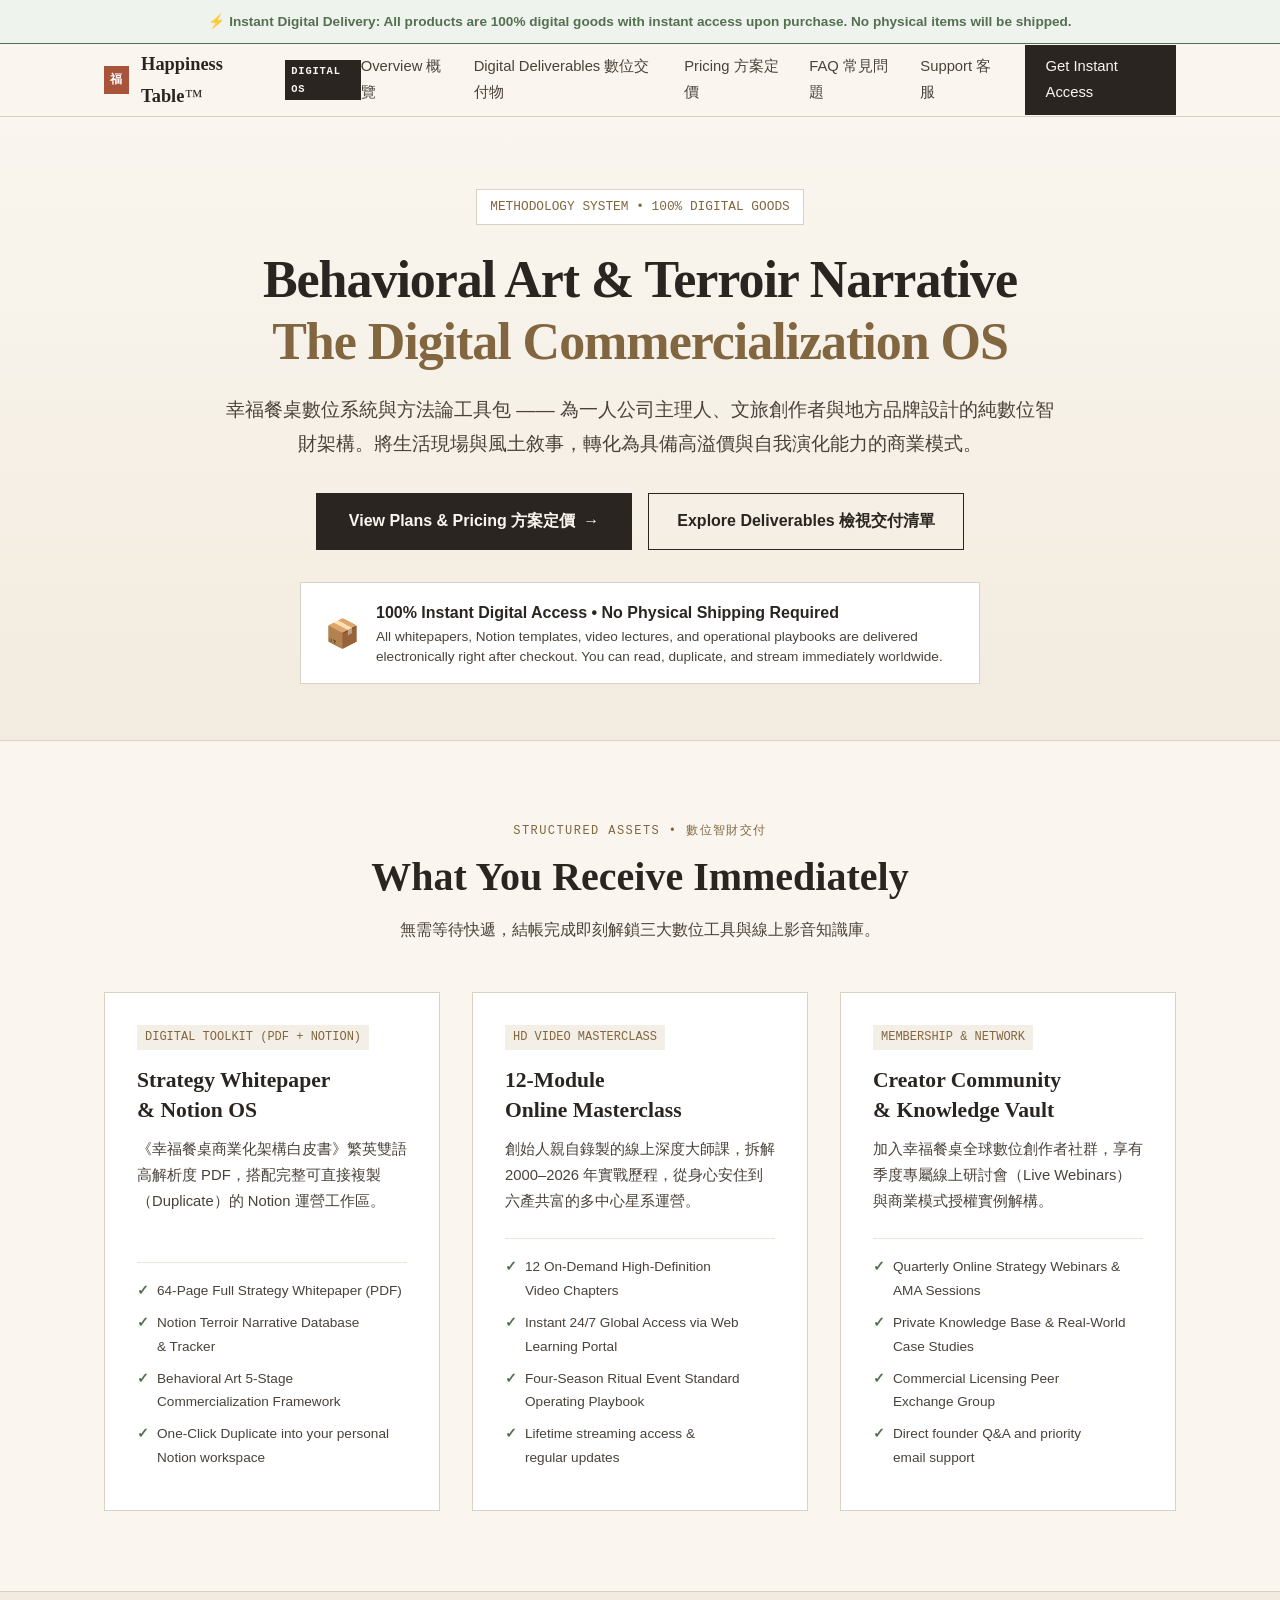
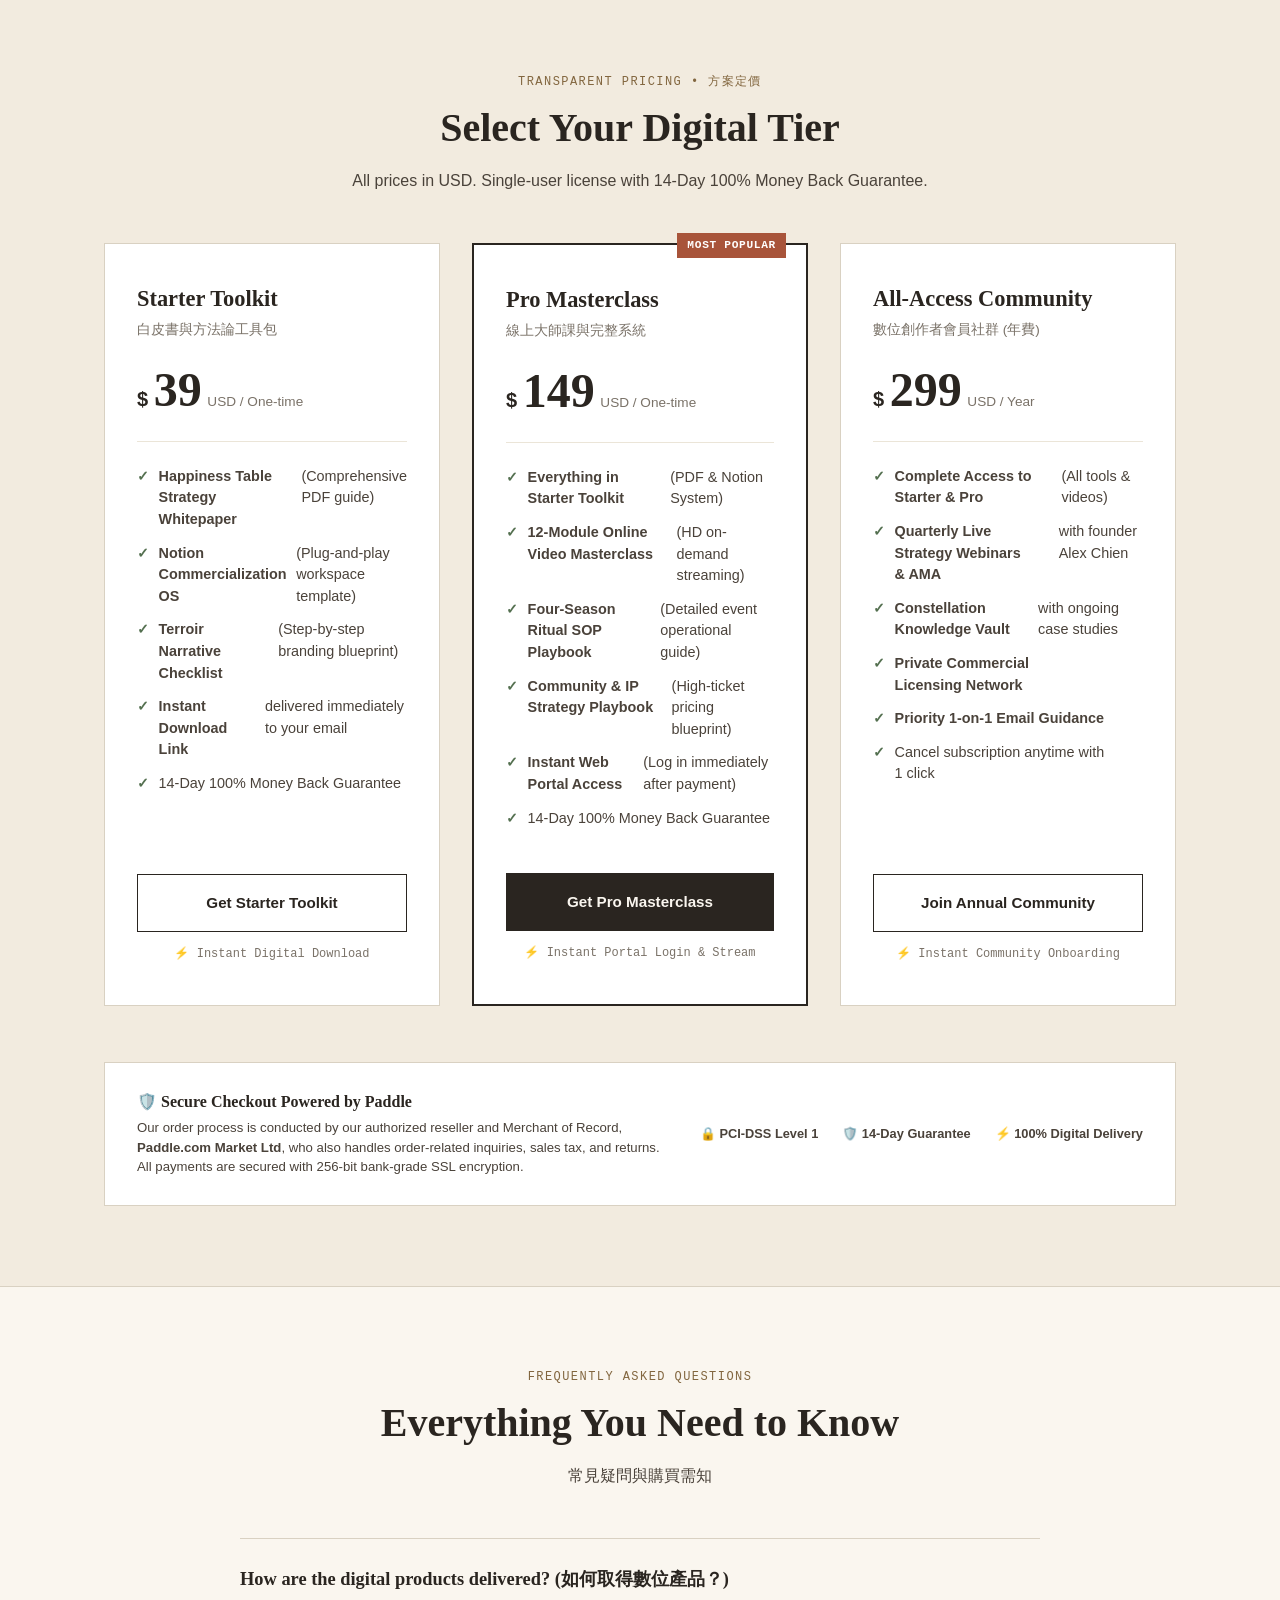
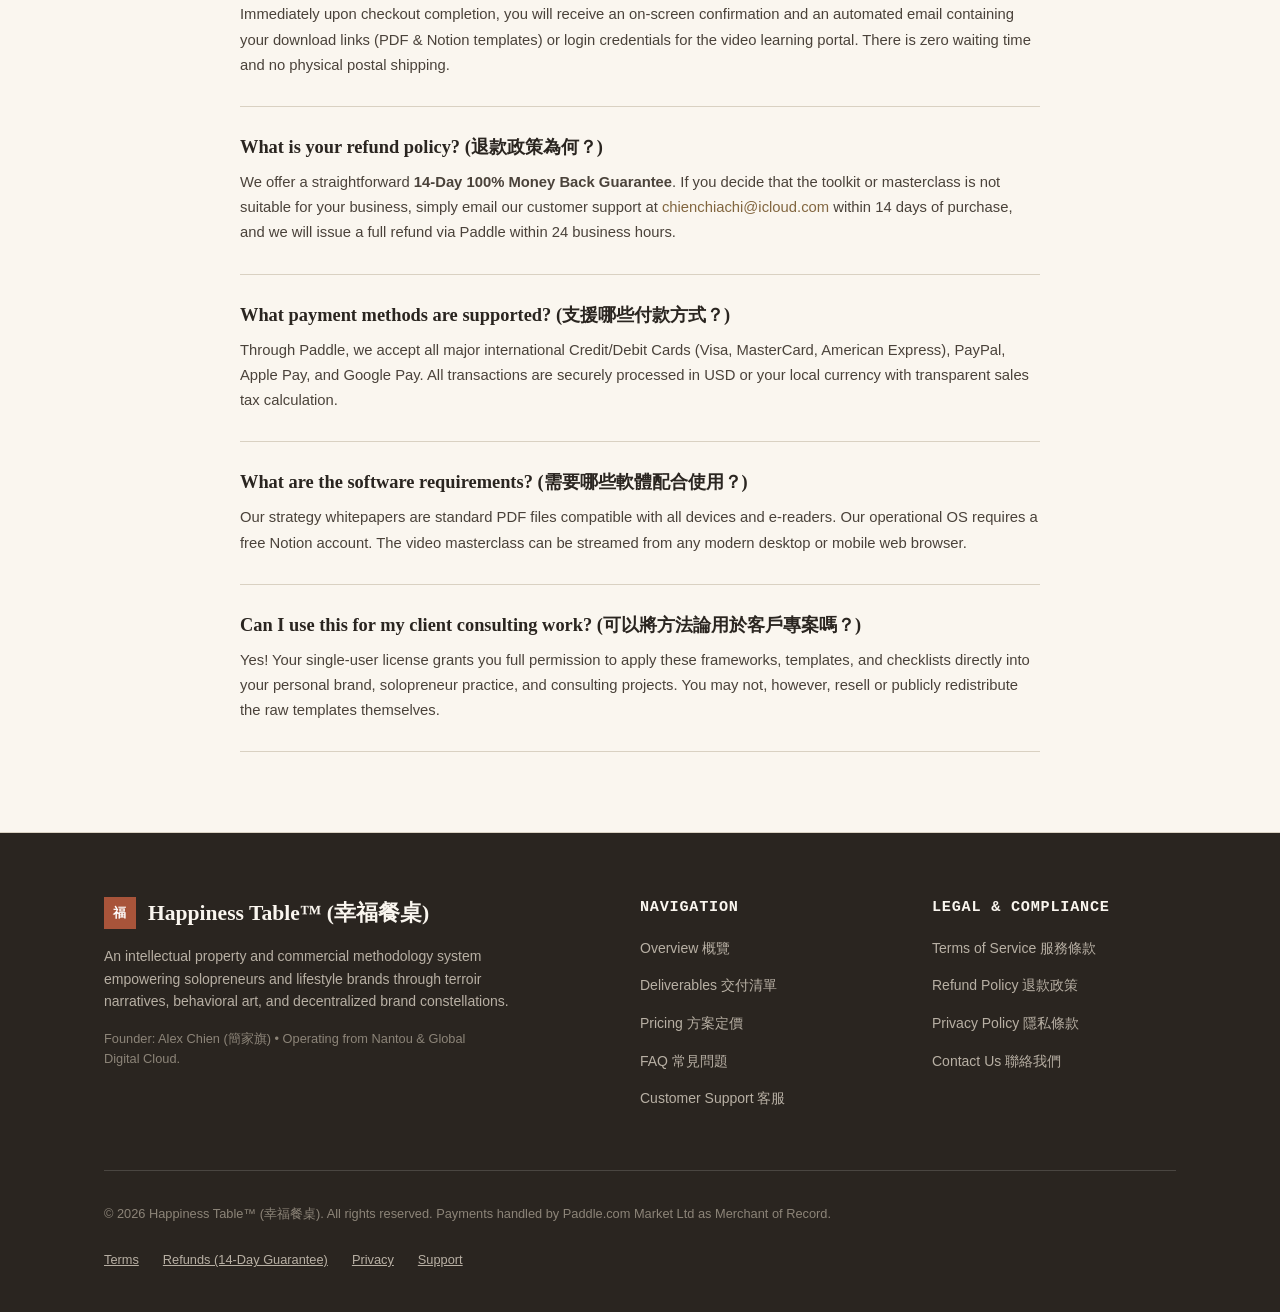
==== index.html @ 726c5920 "feat: initial commit of Paddle-compliant bilingual digital knowledge platform for Happiness Table" ====
<!DOCTYPE html>
<html lang="en">
<head>
  <meta charset="UTF-8">
  <meta name="viewport" content="width=device-width, initial-scale=1.0">
  <title>Happiness Table™ | Digital System &amp; Behavioral Art Commercialization Toolkit</title>
  <meta name="description" content="Happiness Table (幸福餐桌) - 100% Digital Knowledge Products: Strategy Whitepaper, Notion Commercialization OS, and Online Video Masterclass for Solopreneurs and Terroir Creators.">
  <meta name="theme-color" content="#FAF6EF">
  <link rel="icon" type="image/svg+xml" href="assets/images/favicon.svg">
  <link rel="stylesheet" href="assets/css/style.css">
  
  <!-- Open Graph -->
  <meta property="og:type" content="website">
  <meta property="og:site_name" content="Happiness Table Digital">
  <meta property="og:title" content="Happiness Table™ | Digital System &amp; Knowledge Toolkit">
  <meta property="og:description" content="100% Digital Goods. Instant Access. Methodologies and video masterclasses on terroir narrative and behavioral art commercialization.">
  <meta property="og:image" content="assets/images/favicon.svg">
</head>
<body>

  <!-- Top Delivery Announcement Bar (Paddle Mandatory Notice) -->
  <aside class="delivery-notice-bar">
    ⚡ <strong>Instant Digital Delivery:</strong> All products are 100% digital goods with instant access upon purchase. No physical items will be shipped.
  </aside>

  <!-- Site Header -->
  <header class="site-header">
    <div class="container header-inner">
      <a href="index.html" class="brand-logo">
        <span class="seal-mark" style="width:28px;height:28px;font-size:0.75rem;">福</span>
        <span>Happiness Table<span style="font-weight:300;">™</span></span>
        <span class="brand-badge">DIGITAL OS</span>
      </a>
      <nav class="site-nav">
        <a href="#overview">Overview 概覽</a>
        <a href="#deliverables">Digital Deliverables 數位交付物</a>
        <a href="#pricing">Pricing 方案定價</a>
        <a href="#faq">FAQ 常見問題</a>
        <a href="contact.html">Support 客服</a>
        <a href="#pricing" class="nav-cta-btn">Get Instant Access</a>
      </nav>
    </div>
  </header>

  <main>
    <!-- Hero Section -->
    <section class="hero-section" id="overview">
      <div class="container">
        <div class="hero-content">
          <div class="hero-pill">
            <span>METHODOLOGY SYSTEM • 100% DIGITAL GOODS</span>
          </div>
          <h1 class="hero-title">
            <span class="ph">Behavioral Art</span> <span class="ph">&amp; Terroir Narrative</span><br>
            <span class="ph" style="color:var(--tea);">The Digital Commercialization OS</span>
          </h1>
          <p class="hero-subtitle">
            幸福餐桌數位系統與方法論工具包 —— 為一人公司主理人、文旅創作者與地方品牌設計的純數位智財架構。將生活現場與風土敘事，轉化為具備高溢價與自我演化能力的商業模式。
          </p>
          
          <div class="hero-actions">
            <a href="#pricing" class="btn-primary">
              <span>View Plans &amp; Pricing 方案定價</span>
              <span class="tabular">→</span>
            </a>
            <a href="#deliverables" class="btn-secondary">
              <span>Explore Deliverables 檢視交付清單</span>
            </a>
          </div>

          <!-- Mandatory Delivery Guarantee Callout Box -->
          <div class="delivery-guarantee-box">
            <div class="icon">📦</div>
            <div>
              <strong>100% Instant Digital Access • No Physical Shipping Required</strong>
              <p>
                All whitepapers, Notion templates, video lectures, and operational playbooks are delivered electronically right after checkout. You can read, duplicate, and stream immediately worldwide.
              </p>
            </div>
          </div>
        </div>
      </div>
    </section>

    <!-- Digital Deliverables Section -->
    <section class="deliverables-section" id="deliverables">
      <div class="container">
        <div class="section-header">
          <p class="section-tag">STRUCTURED ASSETS • 數位智財交付</p>
          <h2 class="section-title">What You Receive Immediately</h2>
          <p class="section-desc">
            無需等待快遞，結帳完成即刻解鎖三大數位工具與線上影音知識庫。
          </p>
        </div>

        <div class="grid-3">
          <!-- Item 1 -->
          <div class="card">
            <span class="card-tag">DIGITAL TOOLKIT (PDF + NOTION)</span>
            <h3 class="card-title">Strategy Whitepaper &amp; Notion OS</h3>
            <p class="card-desc">
              《幸福餐桌商業化架構白皮書》繁英雙語高解析度 PDF，搭配完整可直接複製（Duplicate）的 Notion 運營工作區。
            </p>
            <ul class="spec-list">
              <li>64-Page Full Strategy Whitepaper (PDF)</li>
              <li>Notion Terroir Narrative Database &amp; Tracker</li>
              <li>Behavioral Art 5-Stage Commercialization Framework</li>
              <li>One-Click Duplicate into your personal Notion workspace</li>
            </ul>
          </div>

          <!-- Item 2 -->
          <div class="card">
            <span class="card-tag">HD VIDEO MASTERCLASS</span>
            <h3 class="card-title">12-Module Online Masterclass</h3>
            <p class="card-desc">
              創始人親自錄製的線上深度大師課，拆解 2000–2026 年實戰歷程，從身心安住到六產共富的多中心星系運營。
            </p>
            <ul class="spec-list">
              <li>12 On-Demand High-Definition Video Chapters</li>
              <li>Instant 24/7 Global Access via Web Learning Portal</li>
              <li>Four-Season Ritual Event Standard Operating Playbook</li>
              <li>Lifetime streaming access &amp; regular updates</li>
            </ul>
          </div>

          <!-- Item 3 -->
          <div class="card">
            <span class="card-tag">MEMBERSHIP &amp; NETWORK</span>
            <h3 class="card-title">Creator Community &amp; Knowledge Vault</h3>
            <p class="card-desc">
              加入幸福餐桌全球數位創作者社群，享有季度專屬線上研討會（Live Webinars）與商業模式授權實例解構。
            </p>
            <ul class="spec-list">
              <li>Quarterly Online Strategy Webinars &amp; AMA Sessions</li>
              <li>Private Knowledge Base &amp; Real-World Case Studies</li>
              <li>Commercial Licensing Peer Exchange Group</li>
              <li>Direct founder Q&amp;A and priority email support</li>
            </ul>
          </div>
        </div>
      </div>
    </section>

    <!-- Pricing Section (Paddle Core Audit Focus) -->
    <section class="pricing-section" id="pricing">
      <div class="container">
        <div class="section-header">
          <p class="section-tag">TRANSPARENT PRICING • 方案定價</p>
          <h2 class="section-title">Select Your Digital Tier</h2>
          <p class="section-desc">
            All prices in USD. Single-user license with 14-Day 100% Money Back Guarantee.
          </p>
        </div>

        <div class="pricing-grid">
          <!-- Tier 1: Starter -->
          <div class="pricing-card">
            <h3 class="pricing-title">Starter Toolkit</h3>
            <p class="pricing-subtitle">白皮書與方法論工具包</p>
            <div class="price-display">
              <span class="price-currency">$</span>
              <span class="price-amount tabular">39</span>
              <span class="price-period">USD / One-time</span>
            </div>
            <ul class="pricing-features">
              <li><span class="check">✓</span> <strong>Happiness Table Strategy Whitepaper</strong> (Comprehensive PDF guide)</li>
              <li><span class="check">✓</span> <strong>Notion Commercialization OS</strong> (Plug-and-play workspace template)</li>
              <li><span class="check">✓</span> <strong>Terroir Narrative Checklist</strong> (Step-by-step branding blueprint)</li>
              <li><span class="check">✓</span> <strong>Instant Download Link</strong> delivered immediately to your email</li>
              <li><span class="check">✓</span> 14-Day 100% Money Back Guarantee</li>
            </ul>
            <a href="contact.html?plan=starter" class="btn-checkout">Get Starter Toolkit</a>
            <p class="instant-access-subtext">⚡ Instant Digital Download</p>
          </div>

          <!-- Tier 2: Pro (Featured) -->
          <div class="pricing-card featured">
            <div class="pricing-badge">MOST POPULAR</div>
            <h3 class="pricing-title">Pro Masterclass</h3>
            <p class="pricing-subtitle">線上大師課與完整系統</p>
            <div class="price-display">
              <span class="price-currency">$</span>
              <span class="price-amount tabular">149</span>
              <span class="price-period">USD / One-time</span>
            </div>
            <ul class="pricing-features">
              <li><span class="check">✓</span> <strong>Everything in Starter Toolkit</strong> (PDF &amp; Notion System)</li>
              <li><span class="check">✓</span> <strong>12-Module Online Video Masterclass</strong> (HD on-demand streaming)</li>
              <li><span class="check">✓</span> <strong>Four-Season Ritual SOP Playbook</strong> (Detailed event operational guide)</li>
              <li><span class="check">✓</span> <strong>Community &amp; IP Strategy Playbook</strong> (High-ticket pricing blueprint)</li>
              <li><span class="check">✓</span> <strong>Instant Web Portal Access</strong> (Log in immediately after payment)</li>
              <li><span class="check">✓</span> 14-Day 100% Money Back Guarantee</li>
            </ul>
            <a href="contact.html?plan=pro" class="btn-checkout">Get Pro Masterclass</a>
            <p class="instant-access-subtext">⚡ Instant Portal Login &amp; Stream</p>
          </div>

          <!-- Tier 3: Annual Membership -->
          <div class="pricing-card">
            <h3 class="pricing-title">All-Access Community</h3>
            <p class="pricing-subtitle">數位創作者會員社群 (年費)</p>
            <div class="price-display">
              <span class="price-currency">$</span>
              <span class="price-amount tabular">299</span>
              <span class="price-period">USD / Year</span>
            </div>
            <ul class="pricing-features">
              <li><span class="check">✓</span> <strong>Complete Access to Starter &amp; Pro</strong> (All tools &amp; videos)</li>
              <li><span class="check">✓</span> <strong>Quarterly Live Strategy Webinars &amp; AMA</strong> with founder Alex Chien</li>
              <li><span class="check">✓</span> <strong>Constellation Knowledge Vault</strong> with ongoing case studies</li>
              <li><span class="check">✓</span> <strong>Private Commercial Licensing Network</strong></li>
              <li><span class="check">✓</span> <strong>Priority 1-on-1 Email Guidance</strong></li>
              <li><span class="check">✓</span> Cancel subscription anytime with 1 click</li>
            </ul>
            <a href="contact.html?plan=annual" class="btn-checkout">Join Annual Community</a>
            <p class="instant-access-subtext">⚡ Instant Community Onboarding</p>
          </div>
        </div>

        <!-- Paddle Security & Compliance Assurance Banner -->
        <div class="paddle-security-banner">
          <div class="paddle-info">
            <h4>🛡️ Secure Checkout Powered by Paddle</h4>
            <p>
              Our order process is conducted by our authorized reseller and Merchant of Record, <strong>Paddle.com Market Ltd</strong>, who also handles order-related inquiries, sales tax, and returns. All payments are secured with 256-bit bank-grade SSL encryption.
            </p>
          </div>
          <div class="paddle-badges">
            <span class="badge-item">🔒 PCI-DSS Level 1</span>
            <span class="badge-item">🛡️ 14-Day Guarantee</span>
            <span class="badge-item">⚡ 100% Digital Delivery</span>
          </div>
        </div>
      </div>
    </section>

    <!-- FAQ Section -->
    <section class="faq-section" id="faq">
      <div class="container">
        <div class="section-header">
          <p class="section-tag">FREQUENTLY ASKED QUESTIONS</p>
          <h2 class="section-title">Everything You Need to Know</h2>
          <p class="section-desc">常見疑問與購買需知</p>
        </div>

        <div class="faq-list">
          <div class="faq-item">
            <h3 class="faq-question">How are the digital products delivered? (如何取得數位產品？)</h3>
            <p class="faq-answer">
              Immediately upon checkout completion, you will receive an on-screen confirmation and an automated email containing your download links (PDF &amp; Notion templates) or login credentials for the video learning portal. There is zero waiting time and no physical postal shipping.
            </p>
          </div>

          <div class="faq-item">
            <h3 class="faq-question">What is your refund policy? (退款政策為何？)</h3>
            <p class="faq-answer">
              We offer a straightforward <strong>14-Day 100% Money Back Guarantee</strong>. If you decide that the toolkit or masterclass is not suitable for your business, simply email our customer support at <a href="mailto:chienchiachi@icloud.com">chienchiachi@icloud.com</a> within 14 days of purchase, and we will issue a full refund via Paddle within 24 business hours.
            </p>
          </div>

          <div class="faq-item">
            <h3 class="faq-question">What payment methods are supported? (支援哪些付款方式？)</h3>
            <p class="faq-answer">
              Through Paddle, we accept all major international Credit/Debit Cards (Visa, MasterCard, American Express), PayPal, Apple Pay, and Google Pay. All transactions are securely processed in USD or your local currency with transparent sales tax calculation.
            </p>
          </div>

          <div class="faq-item">
            <h3 class="faq-question">What are the software requirements? (需要哪些軟體配合使用？)</h3>
            <p class="faq-answer">
              Our strategy whitepapers are standard PDF files compatible with all devices and e-readers. Our operational OS requires a free Notion account. The video masterclass can be streamed from any modern desktop or mobile web browser.
            </p>
          </div>

          <div class="faq-item">
            <h3 class="faq-question">Can I use this for my client consulting work? (可以將方法論用於客戶專案嗎？)</h3>
            <p class="faq-answer">
              Yes! Your single-user license grants you full permission to apply these frameworks, templates, and checklists directly into your personal brand, solopreneur practice, and consulting projects. You may not, however, resell or publicly redistribute the raw templates themselves.
            </p>
          </div>
        </div>
      </div>
    </section>
  </main>

  <!-- Compliance Footer (Paddle Mandatory 4-Links) -->
  <footer class="site-footer">
    <div class="container">
      <div class="footer-top">
        <div class="footer-brand">
          <div style="display:flex;align-items:center;gap:0.75rem;margin-bottom:1rem;">
            <span class="seal-mark" style="width:32px;height:32px;font-size:0.8rem;">福</span>
            <h3 style="margin-bottom:0;">Happiness Table™ (幸福餐桌)</h3>
          </div>
          <p>
            An intellectual property and commercial methodology system empowering solopreneurs and lifestyle brands through terroir narratives, behavioral art, and decentralized brand constellations.
          </p>
          <p style="font-size:0.8rem;color:#8C8478;">
            Founder: Alex Chien (簡家旗) • Operating from Nantou &amp; Global Digital Cloud.
          </p>
        </div>

        <div class="footer-col">
          <h4>Navigation</h4>
          <ul class="footer-links">
            <li><a href="#overview">Overview 概覽</a></li>
            <li><a href="#deliverables">Deliverables 交付清單</a></li>
            <li><a href="#pricing">Pricing 方案定價</a></li>
            <li><a href="#faq">FAQ 常見問題</a></li>
            <li><a href="contact.html">Customer Support 客服</a></li>
          </ul>
        </div>

        <div class="footer-col">
          <h4>Legal &amp; Compliance</h4>
          <ul class="footer-links">
            <li><a href="terms.html">Terms of Service 服務條款</a></li>
            <li><a href="refund.html">Refund Policy 退款政策</a></li>
            <li><a href="privacy.html">Privacy Policy 隱私條款</a></li>
            <li><a href="contact.html">Contact Us 聯絡我們</a></li>
          </ul>
        </div>
      </div>

      <div class="footer-bottom">
        <p class="footer-copy">
          © 2026 Happiness Table™ (幸福餐桌). All rights reserved. Payments handled by Paddle.com Market Ltd as Merchant of Record.
        </p>
        <div class="footer-legal-bar">
          <a href="terms.html">Terms</a>
          <a href="refund.html">Refunds (14-Day Guarantee)</a>
          <a href="privacy.html">Privacy</a>
          <a href="contact.html">Support</a>
        </div>
      </div>
    </div>
  </footer>

</body>
</html>
---- assets/css/style.css ----
/* ==========================================================================
   Happiness Table™ (幸福餐桌) - Digital System & Knowledge Toolkit
   Zen Web Standards: Rice paper base, straight edges, anti-orphan typography
   ========================================================================== */

:root {
  --paper: #FAF6EF;
  --paper-deep: #F2EBDF;
  --paper-card: #FFFFFF;
  --ink: #2A2520;
  --ink-soft: #4A423A;
  --ink-muted: #7A7268;
  --line: #D9D1C2;
  --line-light: #EBE5D8;
  --tea: #82663F;
  --tea-light: #F4EFE6;
  --moss: #547050;
  --moss-light: #EEF3EE;
  --seal: #A8543A;
  --seal-light: #FBF0ED;
  --font-serif: -apple-system, BlinkMacSystemFont, "Noto Serif TC", "Source Han Serif TC", "Songti SC", Georgia, serif;
  --font-sans: -apple-system, BlinkMacSystemFont, "Noto Sans TC", "PingFang SC", "Segoe UI", Roboto, sans-serif;
  --font-mono: ui-monospace, SFMono-Regular, Menlo, Monaco, Consolas, monospace;
}

*, *::before, *::after {
  box-sizing: border-box;
  margin: 0;
  padding: 0;
  border-radius: 0 !important; /* Zen Web Standards: strictly straight angles */
}

html {
  font-size: 16px;
  background-color: var(--paper);
  color: var(--ink);
  scroll-behavior: smooth;
  text-rendering: optimizeLegibility;
  -webkit-font-smoothing: antialiased;
}

body {
  font-family: var(--font-sans);
  line-height: 1.75;
  background-color: var(--paper);
  color: var(--ink);
  min-height: 100vh;
  display: flex;
  flex-direction: column;
}

/* Typography & Anti-Orphan */
h1, h2, h3, h4, h5, h6 {
  font-family: var(--font-serif);
  font-weight: 700;
  color: var(--ink);
  text-wrap: balance;
  line-height: 1.35;
}

p, li, blockquote {
  text-wrap: pretty;
}

.ph {
  display: inline-block;
}

.tabular {
  font-variant-numeric: tabular-nums;
  white-space: nowrap !important;
}

a {
  color: var(--tea);
  text-decoration: none;
  transition: opacity 0.2s ease;
}

a:hover {
  opacity: 0.8;
  text-decoration: underline;
}

/* Layout Container */
.container {
  width: 100%;
  max-width: 1120px;
  margin: 0 auto;
  padding: 0 1.5rem;
}

/* Header & Navigation */
header.site-header {
  border-bottom: 1px solid var(--line);
  background: var(--paper);
  position: sticky;
  top: 0;
  z-index: 100;
}

.header-inner {
  display: flex;
  justify-content: space-between;
  align-items: center;
  height: 72px;
}

.brand-logo {
  display: flex;
  align-items: center;
  gap: 0.75rem;
  font-family: var(--font-serif);
  font-size: 1.15rem;
  font-weight: 700;
  color: var(--ink);
  text-decoration: none;
}

.brand-badge {
  font-size: 0.65rem;
  text-transform: uppercase;
  letter-spacing: 0.08em;
  background: var(--ink);
  color: var(--paper);
  padding: 2px 6px;
  font-family: var(--font-mono);
}

.site-nav {
  display: flex;
  align-items: center;
  gap: 1.75rem;
}

.site-nav a {
  color: var(--ink-soft);
  font-size: 0.925rem;
  text-decoration: none;
  font-weight: 500;
}

.site-nav a:hover {
  color: var(--ink);
  text-decoration: none;
}

.nav-cta-btn {
  background: var(--ink);
  color: var(--paper) !important;
  padding: 0.5rem 1.25rem;
  font-size: 0.875rem;
  font-weight: 600;
  border: 1px solid var(--ink);
  transition: all 0.2s ease;
}

.nav-cta-btn:hover {
  background: var(--paper);
  color: var(--ink) !important;
  text-decoration: none;
}

/* Top Delivery Alert Bar */
.delivery-notice-bar {
  background: var(--moss-light);
  border-bottom: 1px solid var(--moss);
  color: var(--moss);
  font-size: 0.85rem;
  padding: 0.6rem 1rem;
  text-align: center;
  font-weight: 600;
}

/* Hero Section */
.hero-section {
  padding: 4.5rem 0 3.5rem;
  border-bottom: 1px solid var(--line);
  background: linear-gradient(180deg, var(--paper) 0%, var(--paper-deep) 100%);
}

.hero-content {
  max-width: 840px;
  margin: 0 auto;
  text-align: center;
}

.hero-pill {
  display: inline-flex;
  align-items: center;
  gap: 0.5rem;
  background: var(--paper-card);
  border: 1px solid var(--line);
  padding: 0.35rem 0.85rem;
  font-size: 0.8rem;
  font-family: var(--font-mono);
  color: var(--tea);
  margin-bottom: 1.5rem;
}

.hero-title {
  font-size: clamp(2rem, 4.5vw, 3.25rem);
  line-height: 1.2;
  margin-bottom: 1.25rem;
  letter-spacing: -0.02em;
}

.hero-subtitle {
  font-size: clamp(1rem, 2vw, 1.2rem);
  color: var(--ink-soft);
  margin-bottom: 2rem;
  font-weight: 400;
}

.hero-actions {
  display: flex;
  justify-content: center;
  gap: 1rem;
  flex-wrap: wrap;
  margin-bottom: 2rem;
}

.btn-primary {
  background: var(--ink);
  color: var(--paper) !important;
  padding: 0.85rem 2rem;
  font-size: 1rem;
  font-weight: 600;
  border: 1px solid var(--ink);
  display: inline-flex;
  align-items: center;
  gap: 0.5rem;
  cursor: pointer;
  transition: all 0.2s ease;
}

.btn-primary:active {
  transform: scale(0.97);
}

.btn-primary:hover {
  background: var(--tea);
  border-color: var(--tea);
  text-decoration: none;
}

.btn-secondary {
  background: transparent;
  color: var(--ink) !important;
  padding: 0.85rem 1.75rem;
  font-size: 1rem;
  font-weight: 600;
  border: 1px solid var(--ink);
  display: inline-flex;
  align-items: center;
  gap: 0.5rem;
  cursor: pointer;
  transition: all 0.2s ease;
}

.btn-secondary:hover {
  background: var(--paper-deep);
  text-decoration: none;
}

/* Instant Digital Delivery Callout Badge */
.delivery-guarantee-box {
  background: var(--paper-card);
  border: 1px solid var(--line);
  padding: 1rem 1.5rem;
  max-width: 680px;
  margin: 0 auto;
  display: flex;
  align-items: center;
  gap: 1rem;
  text-align: left;
}

.delivery-guarantee-box .icon {
  font-size: 1.75rem;
  flex-shrink: 0;
}

.delivery-guarantee-box p {
  font-size: 0.85rem;
  color: var(--ink-soft);
  line-height: 1.5;
}

.delivery-guarantee-box strong {
  color: var(--ink);
}

/* Section Header */
.section-header {
  text-align: center;
  max-width: 720px;
  margin: 0 auto 3rem;
}

.section-tag {
  font-family: var(--font-mono);
  font-size: 0.75rem;
  text-transform: uppercase;
  color: var(--tea);
  letter-spacing: 0.12em;
  margin-bottom: 0.5rem;
}

.section-title {
  font-size: clamp(1.75rem, 3.5vw, 2.5rem);
  margin-bottom: 0.75rem;
}

.section-desc {
  font-size: 1rem;
  color: var(--ink-soft);
}

/* Deliverables Grid */
.deliverables-section {
  padding: 5rem 0;
  border-bottom: 1px solid var(--line);
}

.grid-3 {
  display: grid;
  grid-template-columns: repeat(auto-fit, minmax(300px, 1fr));
  gap: 2rem;
}

.card {
  background: var(--paper-card);
  border: 1px solid var(--line);
  padding: 2rem;
  display: flex;
  flex-direction: column;
}

.card-tag {
  font-family: var(--font-mono);
  font-size: 0.75rem;
  color: var(--tea);
  background: var(--tea-light);
  padding: 2px 8px;
  align-self: flex-start;
  margin-bottom: 1rem;
}

.card-title {
  font-size: 1.35rem;
  margin-bottom: 0.75rem;
}

.card-desc {
  font-size: 0.925rem;
  color: var(--ink-soft);
  margin-bottom: 1.5rem;
  flex-grow: 1;
}

.spec-list {
  list-style: none;
  border-top: 1px solid var(--line-light);
  padding-top: 1rem;
}

.spec-list li {
  font-size: 0.85rem;
  color: var(--ink-soft);
  margin-bottom: 0.5rem;
  display: flex;
  align-items: flex-start;
  gap: 0.5rem;
}

.spec-list li::before {
  content: "✓";
  color: var(--moss);
  font-weight: 700;
}

/* Pricing Section */
.pricing-section {
  padding: 5rem 0;
  background: var(--paper-deep);
  border-bottom: 1px solid var(--line);
}

.pricing-grid {
  display: grid;
  grid-template-columns: repeat(auto-fit, minmax(320px, 1fr));
  gap: 2rem;
  align-items: stretch;
}

.pricing-card {
  background: var(--paper-card);
  border: 1px solid var(--line);
  padding: 2.5rem 2rem;
  display: flex;
  flex-direction: column;
  position: relative;
}

.pricing-card.featured {
  border: 2px solid var(--ink);
  background: #FFFFFF;
}

.pricing-badge {
  position: absolute;
  top: -12px;
  right: 20px;
  background: var(--seal);
  color: #FFFFFF;
  font-size: 0.7rem;
  font-family: var(--font-mono);
  font-weight: 700;
  padding: 3px 10px;
  letter-spacing: 0.06em;
  text-transform: uppercase;
}

.pricing-title {
  font-size: 1.4rem;
  margin-bottom: 0.25rem;
}

.pricing-subtitle {
  font-size: 0.85rem;
  color: var(--ink-muted);
  margin-bottom: 1.5rem;
}

.price-display {
  display: flex;
  align-items: baseline;
  gap: 0.35rem;
  margin-bottom: 1.5rem;
  padding-bottom: 1.5rem;
  border-bottom: 1px solid var(--line-light);
}

.price-currency {
  font-size: 1.25rem;
  font-weight: 600;
  color: var(--ink);
}

.price-amount {
  font-size: 3rem;
  font-weight: 700;
  font-family: var(--font-serif);
  line-height: 1;
}

.price-period {
  font-size: 0.85rem;
  color: var(--ink-muted);
}

.pricing-features {
  list-style: none;
  margin-bottom: 2rem;
  flex-grow: 1;
}

.pricing-features li {
  font-size: 0.9rem;
  color: var(--ink-soft);
  margin-bottom: 0.75rem;
  display: flex;
  align-items: flex-start;
  gap: 0.6rem;
  line-height: 1.5;
}

.pricing-features li .check {
  color: var(--moss);
  font-weight: bold;
}

.btn-checkout {
  width: 100%;
  padding: 0.9rem 1rem;
  text-align: center;
  font-size: 0.95rem;
  font-weight: 600;
  border: 1px solid var(--ink);
  background: var(--ink);
  color: var(--paper) !important;
  cursor: pointer;
  transition: all 0.2s ease;
  display: inline-block;
}

.btn-checkout:hover {
  background: var(--tea);
  border-color: var(--tea);
  text-decoration: none;
}

.pricing-card:not(.featured) .btn-checkout {
  background: transparent;
  color: var(--ink) !important;
}

.pricing-card:not(.featured) .btn-checkout:hover {
  background: var(--ink);
  color: var(--paper) !important;
}

.instant-access-subtext {
  text-align: center;
  font-size: 0.75rem;
  color: var(--ink-muted);
  margin-top: 0.75rem;
  font-family: var(--font-mono);
}

/* Paddle Security & MoR Assurance Banner */
.paddle-security-banner {
  margin-top: 3.5rem;
  background: var(--paper-card);
  border: 1px solid var(--line);
  padding: 1.75rem 2rem;
  display: flex;
  align-items: center;
  justify-content: space-between;
  gap: 2rem;
  flex-wrap: wrap;
}

.paddle-info {
  flex: 1;
  min-width: 280px;
}

.paddle-info h4 {
  font-size: 1rem;
  margin-bottom: 0.35rem;
  color: var(--ink);
}

.paddle-info p {
  font-size: 0.825rem;
  color: var(--ink-soft);
  line-height: 1.5;
}

.paddle-badges {
  display: flex;
  align-items: center;
  gap: 1.5rem;
  flex-wrap: wrap;
}

.badge-item {
  display: flex;
  align-items: center;
  gap: 0.4rem;
  font-size: 0.8rem;
  font-weight: 600;
  color: var(--ink-soft);
}

/* FAQ Section */
.faq-section {
  padding: 5rem 0;
  border-bottom: 1px solid var(--line);
}

.faq-list {
  max-width: 800px;
  margin: 0 auto;
}

.faq-item {
  border-bottom: 1px solid var(--line);
  padding: 1.75rem 0;
}

.faq-item:first-child {
  border-top: 1px solid var(--line);
}

.faq-question {
  font-size: 1.15rem;
  margin-bottom: 0.65rem;
  color: var(--ink);
}

.faq-answer {
  font-size: 0.925rem;
  color: var(--ink-soft);
  line-height: 1.7;
}

/* Legal Pages Common Layout */
.legal-page {
  padding: 4rem 0 6rem;
  flex-grow: 1;
}

.legal-article {
  max-width: 780px;
  margin: 0 auto;
  background: var(--paper-card);
  border: 1px solid var(--line);
  padding: 3rem 2.5rem;
}

.legal-header {
  border-bottom: 1px solid var(--line);
  padding-bottom: 1.5rem;
  margin-bottom: 2rem;
}

.legal-title {
  font-size: 2.25rem;
  margin-bottom: 0.5rem;
}

.legal-meta {
  font-size: 0.85rem;
  color: var(--ink-muted);
  font-family: var(--font-mono);
}

.legal-body h2 {
  font-size: 1.35rem;
  margin: 2rem 0 0.75rem;
  padding-bottom: 0.35rem;
  border-bottom: 1px solid var(--line-light);
}

.legal-body p {
  font-size: 0.95rem;
  color: var(--ink-soft);
  margin-bottom: 1.25rem;
  line-height: 1.75;
}

.legal-body ul, .legal-body ol {
  margin-left: 1.5rem;
  margin-bottom: 1.25rem;
}

.legal-body li {
  font-size: 0.95rem;
  color: var(--ink-soft);
  margin-bottom: 0.5rem;
  line-height: 1.6;
}

.legal-alert {
  background: var(--tea-light);
  border-left: 4px solid var(--tea);
  padding: 1rem 1.25rem;
  margin: 1.5rem 0;
  font-size: 0.9rem;
  color: var(--ink);
}

/* Contact Details Card */
.contact-grid {
  display: grid;
  grid-template-columns: repeat(auto-fit, minmax(280px, 1fr));
  gap: 1.5rem;
  margin-top: 2rem;
}

.contact-card {
  border: 1px solid var(--line);
  padding: 1.5rem;
  background: var(--paper);
}

.contact-card h3 {
  font-size: 1.05rem;
  margin-bottom: 0.5rem;
}

.contact-card p {
  font-size: 0.875rem;
  color: var(--ink-soft);
}

/* Footer Section */
footer.site-footer {
  background: var(--ink);
  color: var(--paper);
  padding: 4rem 0 2.5rem;
  margin-top: auto;
}

.footer-top {
  display: grid;
  grid-template-columns: 2fr 1fr 1fr;
  gap: 3rem;
  padding-bottom: 3rem;
  border-bottom: 1px solid rgba(255, 255, 255, 0.15);
}

.footer-brand h3 {
  color: var(--paper);
  font-size: 1.35rem;
  margin-bottom: 0.75rem;
}

.footer-brand p {
  color: #B8B0A4;
  font-size: 0.875rem;
  max-width: 420px;
  line-height: 1.6;
  margin-bottom: 1rem;
}

.footer-col h4 {
  color: var(--paper);
  font-size: 0.95rem;
  margin-bottom: 1rem;
  letter-spacing: 0.05em;
  text-transform: uppercase;
  font-family: var(--font-mono);
}

.footer-links {
  list-style: none;
}

.footer-links li {
  margin-bottom: 0.6rem;
}

.footer-links a {
  color: #B8B0A4;
  font-size: 0.875rem;
  text-decoration: none;
  transition: color 0.2s ease;
}

.footer-links a:hover {
  color: var(--paper);
  text-decoration: underline;
}

.footer-bottom {
  padding-top: 2rem;
  display: flex;
  justify-content: space-between;
  align-items: center;
  flex-wrap: wrap;
  gap: 1.5rem;
}

.footer-copy {
  font-size: 0.8rem;
  color: #8C8478;
}

.footer-legal-bar {
  display: flex;
  gap: 1.5rem;
  flex-wrap: wrap;
}

.footer-legal-bar a {
  color: #B8B0A4;
  font-size: 0.8rem;
  text-decoration: underline;
}

.seal-mark {
  display: inline-flex;
  align-items: center;
  justify-content: center;
  width: 44px;
  height: 44px;
  background: var(--seal);
  color: #FFFFFF;
  font-family: var(--font-serif);
  font-size: 0.85rem;
  font-weight: 700;
  letter-spacing: 1px;
}

/* Responsive */
@media (max-width: 768px) {
  .header-inner {
    height: auto;
    padding: 1rem 0;
    flex-direction: column;
    gap: 1rem;
  }
  
  .footer-top {
    grid-template-columns: 1fr;
    gap: 2rem;
  }
  
  .footer-bottom {
    flex-direction: column;
    align-items: flex-start;
  }
  
  .pricing-grid {
    grid-template-columns: 1fr;
  }
  
  .paddle-security-banner {
    flex-direction: column;
    align-items: flex-start;
  }
}
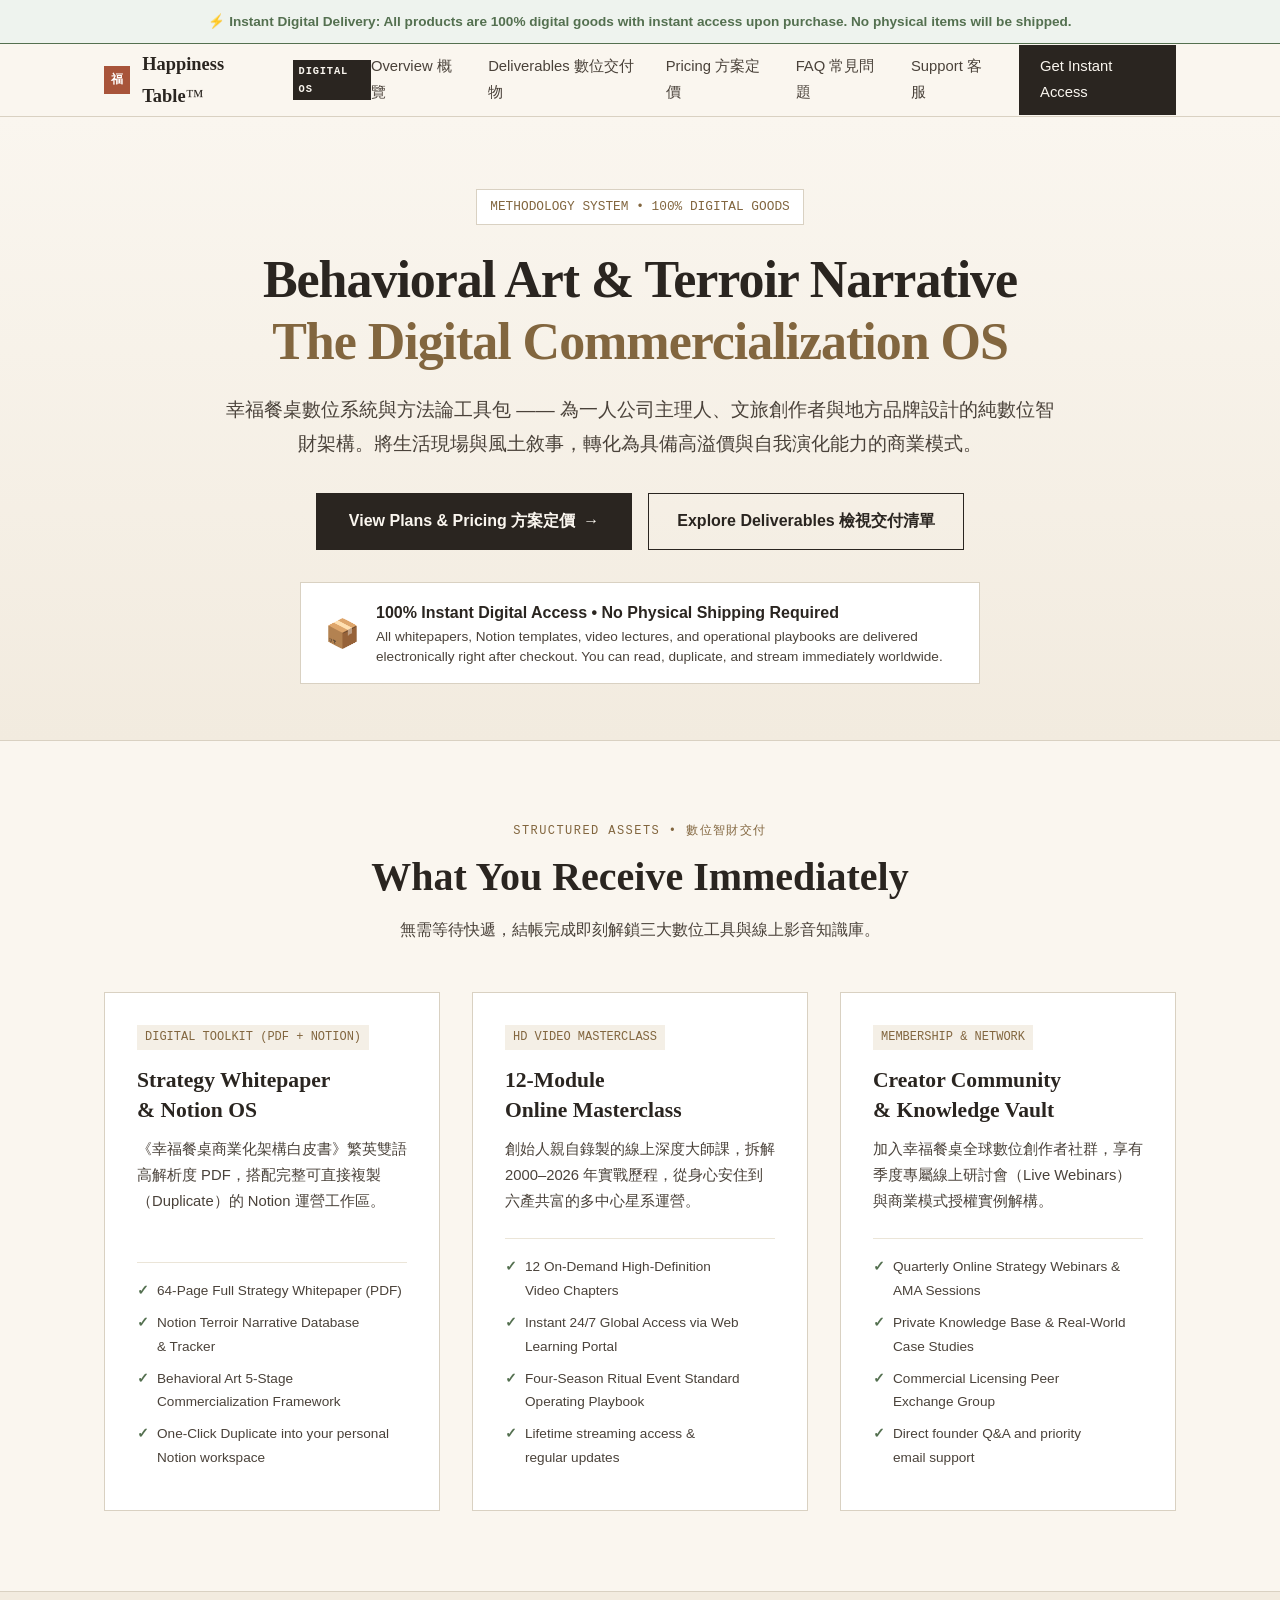
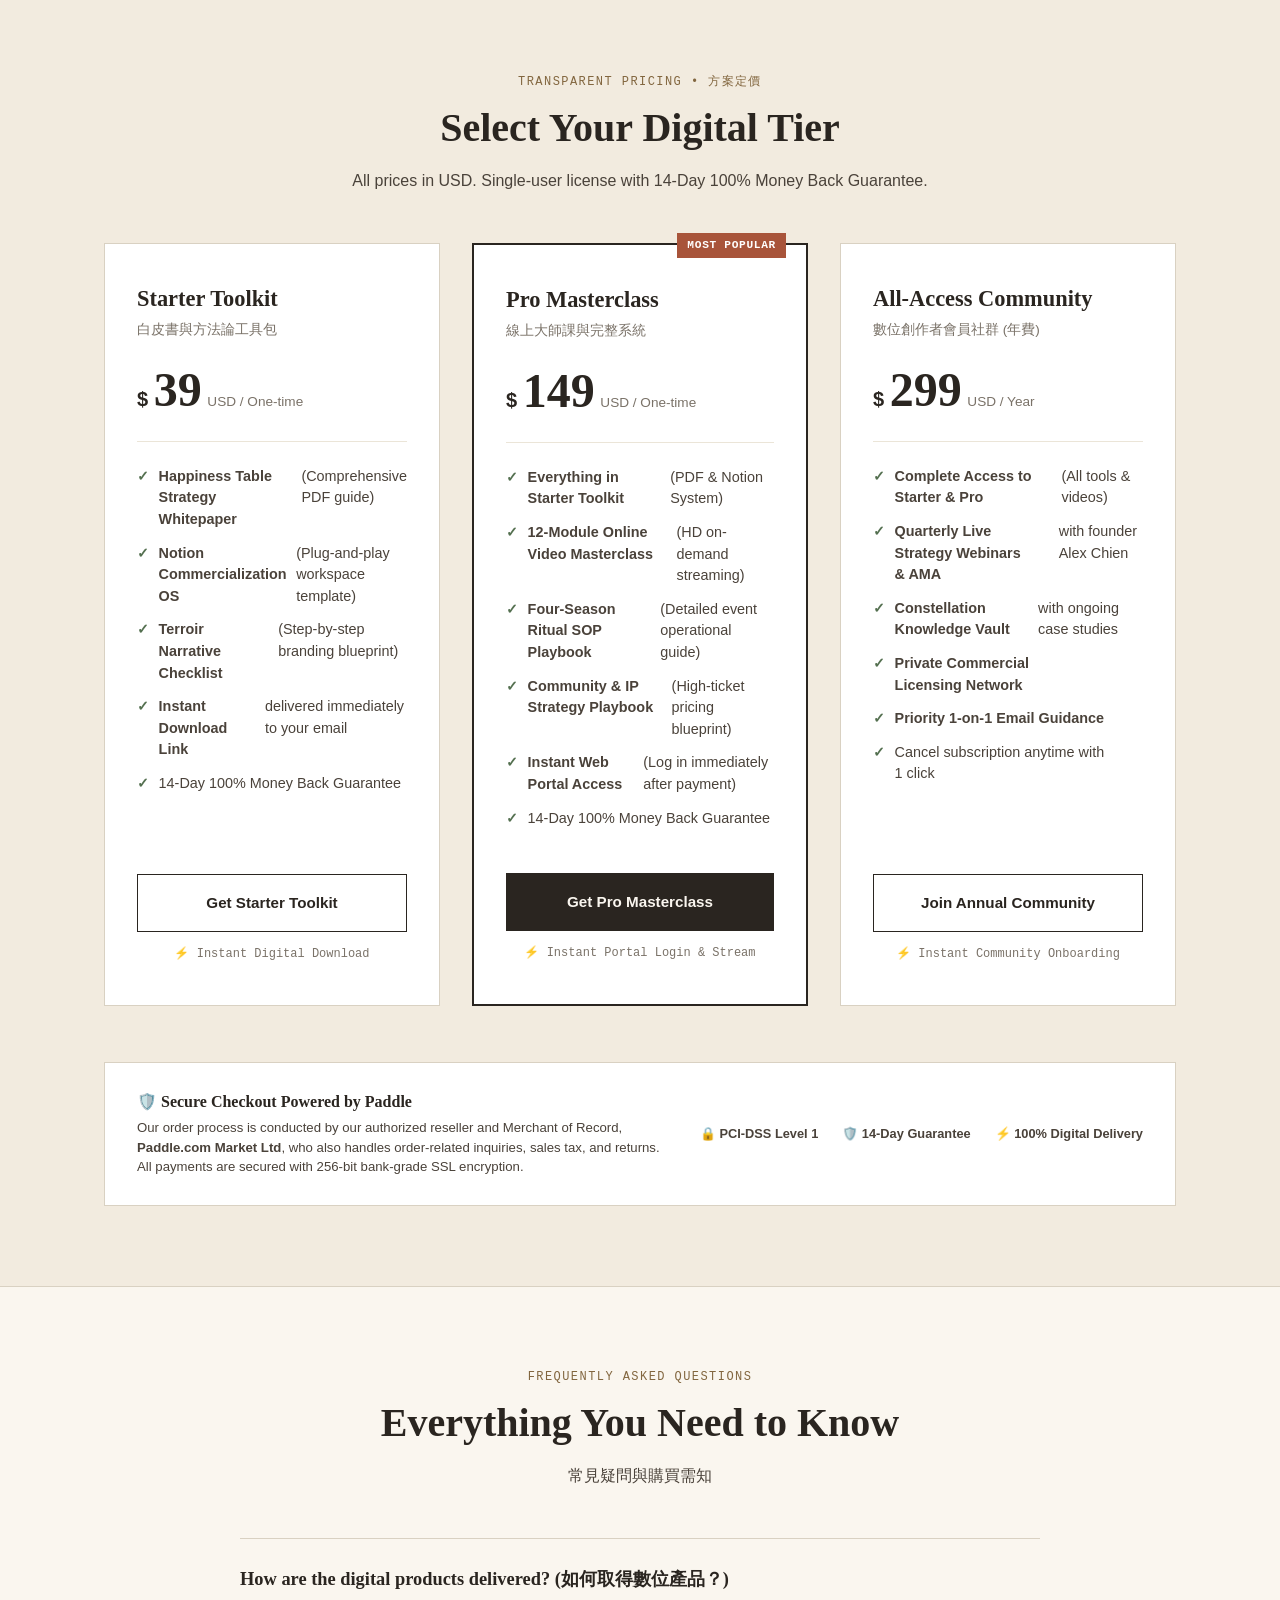
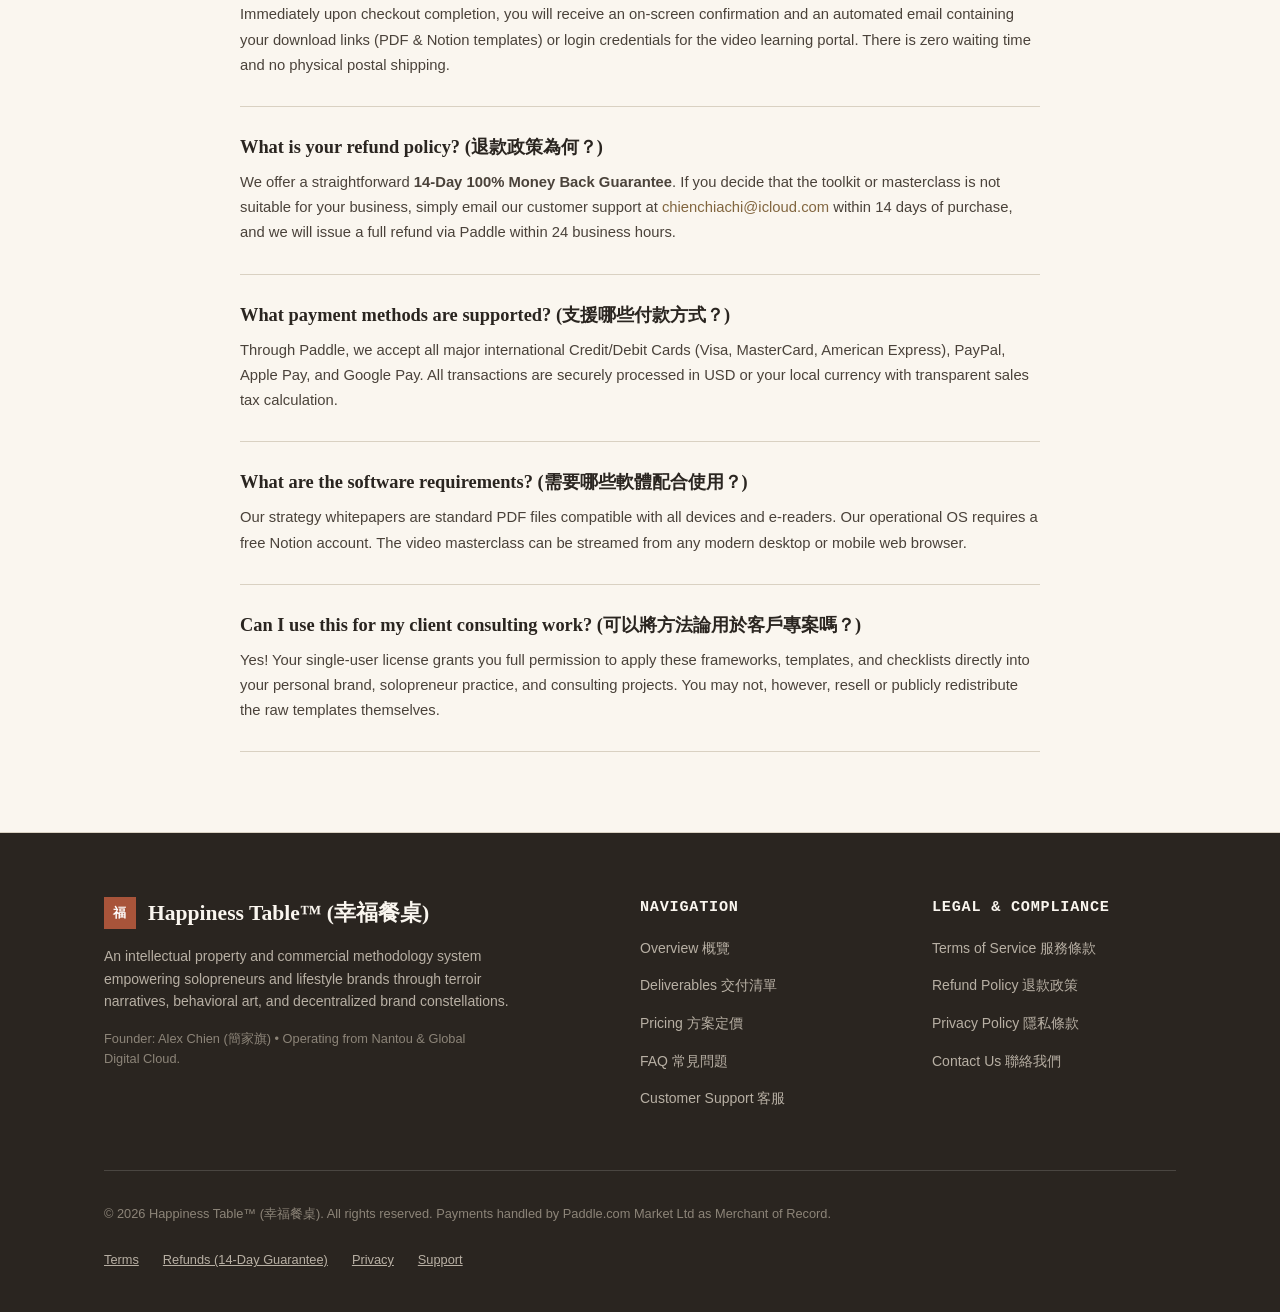
==== commit d298f940: "手機版導覽列：不再撐出橫向捲動、頁首不再黏住蓋畫面 - 手機（≤768px）頁首改為不黏頂，導覽一列排開，隱藏 DIGITAL 標籤與次要連結（概覽、客服仍可從頁首／頁尾到達） - 中寬（≤1100p" ====
--- a/index.html
+++ b/index.html
@@ -31,13 +31,13 @@
         <span>Happiness Table<span style="font-weight:300;">™</span></span>
         <span class="brand-badge">DIGITAL OS</span>
       </a>
-      <nav class="site-nav">
-        <a href="#overview">Overview 概覽</a>
-        <a href="#deliverables">Digital Deliverables 數位交付物</a>
-        <a href="#pricing">Pricing 方案定價</a>
-        <a href="#faq">FAQ 常見問題</a>
-        <a href="contact.html">Support 客服</a>
-        <a href="#pricing" class="nav-cta-btn">Get Instant Access</a>
+      <nav class="site-nav" aria-label="Main">
+        <a href="#overview" class="nav-optional">Overview <span class="zh" lang="zh-Hant">概覽</span></a>
+        <a href="#deliverables">Deliverables <span class="zh" lang="zh-Hant">數位交付物</span></a>
+        <a href="#pricing">Pricing <span class="zh" lang="zh-Hant">方案定價</span></a>
+        <a href="#faq">FAQ <span class="zh" lang="zh-Hant">常見問題</span></a>
+        <a href="contact.html" class="nav-optional">Support <span class="zh" lang="zh-Hant">客服</span></a>
+        <a href="#pricing" class="nav-cta-btn">Get <span class="nav-cta-long">Instant </span>Access</a>
       </nav>
     </div>
   </header>
@@ -304,7 +304,7 @@
         <div class="footer-col">
           <h4>Navigation</h4>
           <ul class="footer-links">
-            <li><a href="#overview">Overview 概覽</a></li>
+            <li><a href="#overview" class="nav-optional">Overview 概覽</a></li>
             <li><a href="#deliverables">Deliverables 交付清單</a></li>
             <li><a href="#pricing">Pricing 方案定價</a></li>
             <li><a href="#faq">FAQ 常見問題</a></li>
--- a/assets/css/style.css
+++ b/assets/css/style.css
@@ -325,7 +325,7 @@
 
 .grid-3 {
   display: grid;
-  grid-template-columns: repeat(auto-fit, minmax(300px, 1fr));
+  grid-template-columns: repeat(auto-fit, minmax(min(300px, 100%), 1fr));
   gap: 2rem;
 }
 
@@ -389,7 +389,7 @@
 
 .pricing-grid {
   display: grid;
-  grid-template-columns: repeat(auto-fit, minmax(320px, 1fr));
+  grid-template-columns: repeat(auto-fit, minmax(min(320px, 100%), 1fr));
   gap: 2rem;
   align-items: stretch;
 }
@@ -534,7 +534,7 @@
 
 .paddle-info {
   flex: 1;
-  min-width: 280px;
+  min-width: min(280px, 100%);
 }
 
 .paddle-info h4 {
@@ -666,7 +666,7 @@
 /* Contact Details Card */
 .contact-grid {
   display: grid;
-  grid-template-columns: repeat(auto-fit, minmax(280px, 1fr));
+  grid-template-columns: repeat(auto-fit, minmax(min(280px, 100%), 1fr));
   gap: 1.5rem;
   margin-top: 2rem;
 }
@@ -787,12 +787,69 @@
 }
 
 /* Responsive */
+/* Mid-width: drop the Chinese nav labels so the row never wraps */
+@media (max-width: 1100px) {
+  .site-nav { gap: 1.25rem; }
+  .site-nav .zh { display: none; }
+}
+
 @media (max-width: 768px) {
+  /* Header scrolls away on phones instead of covering a quarter of the screen */
+  header.site-header {
+    position: static;
+  }
+
   .header-inner {
     height: auto;
-    padding: 1rem 0;
+    padding-top: 0.75rem;
+    padding-bottom: 0;
     flex-direction: column;
-    gap: 1rem;
+    align-items: stretch;
+    gap: 0.5rem;
+  }
+
+  .brand-badge {
+    display: none;
+  }
+
+  /* One row of links; scrolls sideways if it ever runs out of room */
+  .site-nav {
+    gap: 1.25rem;
+    overflow-x: auto;
+    white-space: nowrap;
+    padding-bottom: 0.75rem;
+    scrollbar-width: none;
+    -webkit-overflow-scrolling: touch;
+  }
+
+  .site-nav::-webkit-scrollbar {
+    display: none;
+  }
+
+  /* Overview = top of page, Support = footer: both still reachable */
+  .site-nav .nav-optional {
+    display: none;
+  }
+}
+
+@media (max-width: 400px) {
+  .site-nav {
+    gap: 0.75rem;
+  }
+
+  .nav-cta-long {
+    display: none;
+  }
+
+  .site-nav a {
+    flex: 0 0 auto;
+    font-size: 0.875rem;
+    padding: 0.25rem 0;
+  }
+
+  .nav-cta-btn {
+    margin-left: auto;
+    padding: 0.35rem 0.85rem;
   }
   
   .footer-top {
@@ -808,6 +865,19 @@
   .pricing-grid {
     grid-template-columns: 1fr;
   }
+
+  .card,
+  .pricing-card,
+  .contact-card,
+  .paddle-security-banner {
+    min-width: 0;
+    padding-left: 1.25rem;
+    padding-right: 1.25rem;
+  }
+
+  .paddle-badges {
+    flex-wrap: wrap;
+  }
   
   .paddle-security-banner {
     flex-direction: column;
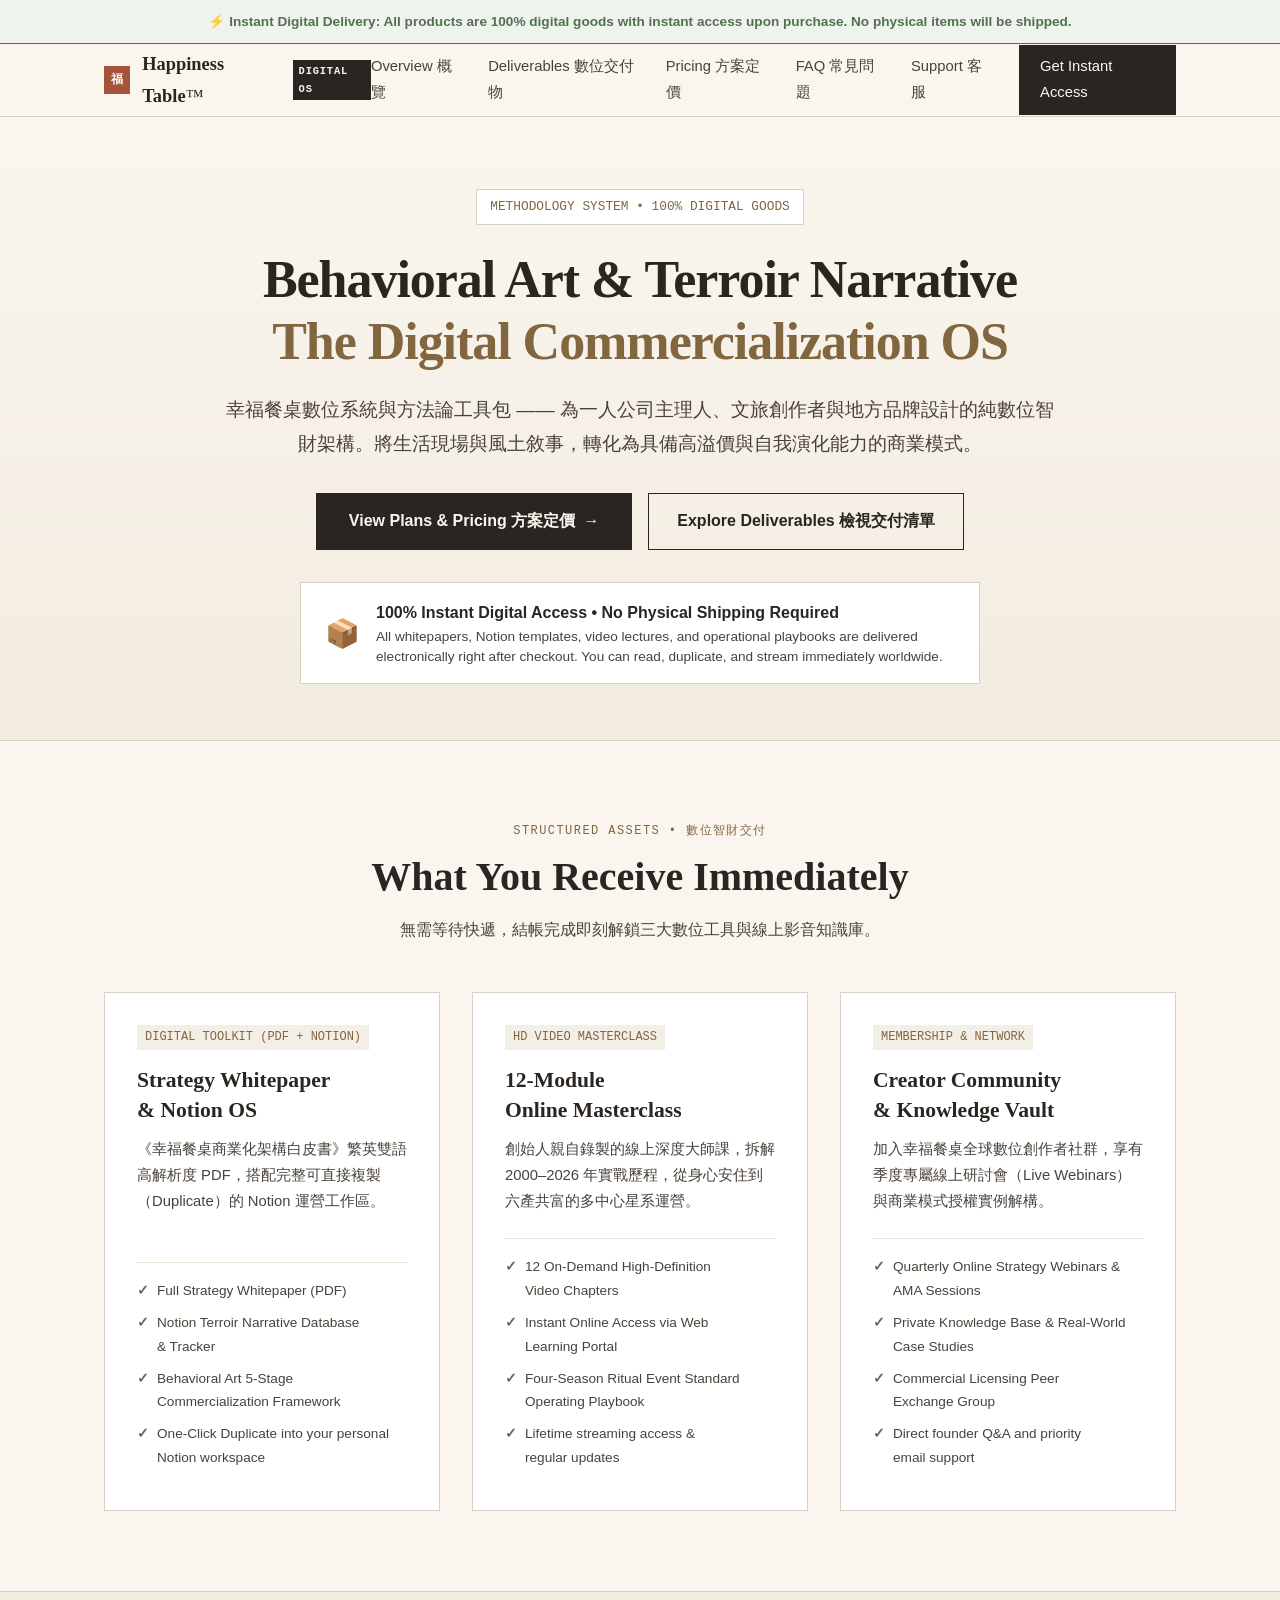
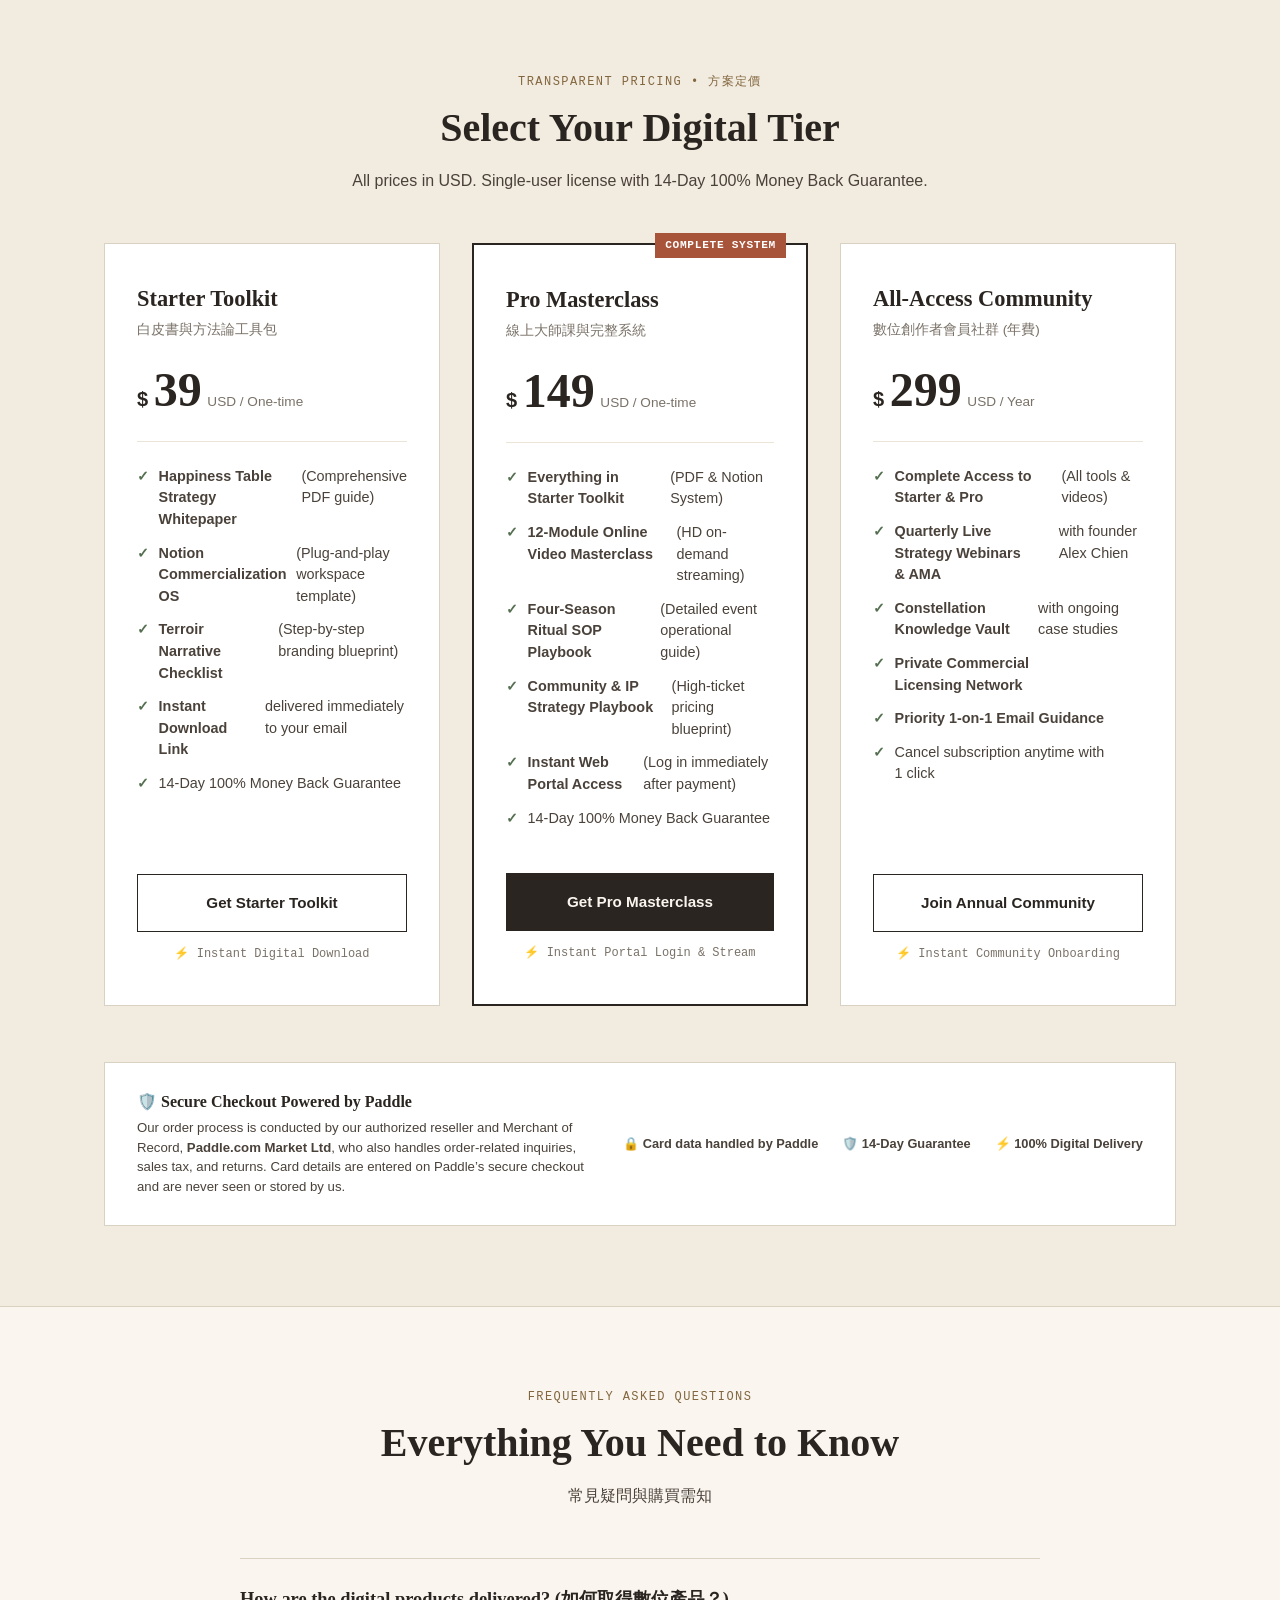
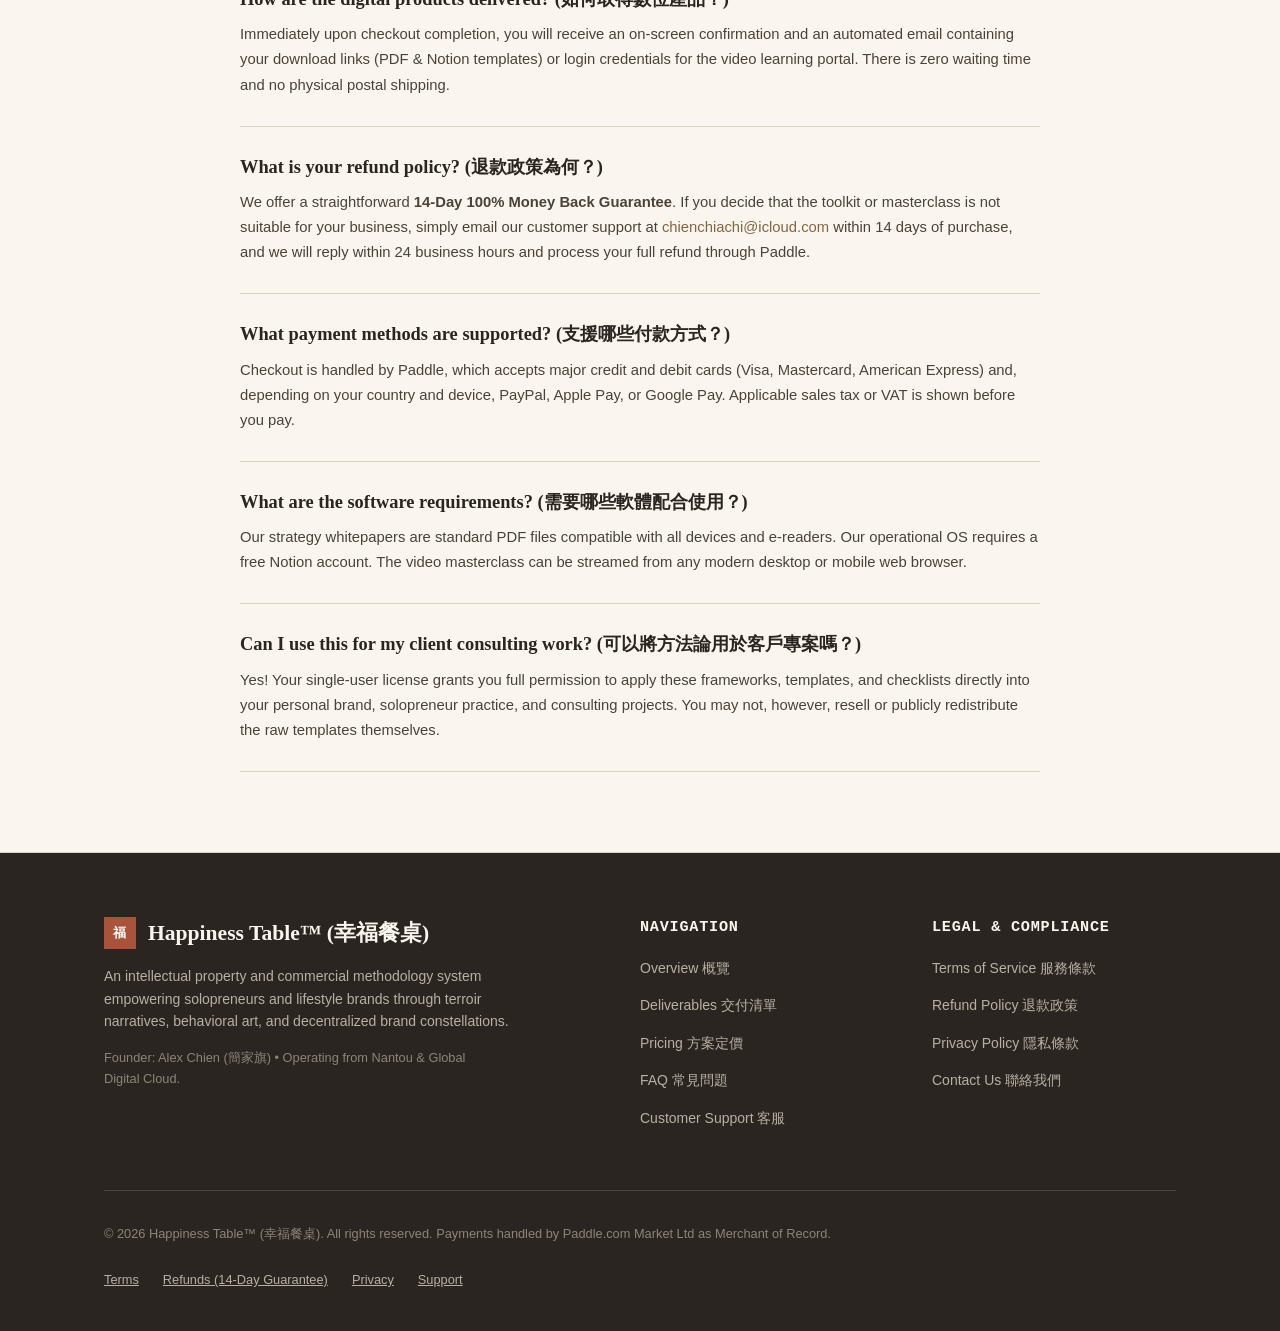
==== commit b5289545: "法律頁與首頁：消除互相矛盾的條款、拿掉無法證明的說法 - 條款第 6 條不再寫「終止社群權限不退款」，改為不影響退款政策 - 授權改為「非專屬、不可轉讓，僅在違反第 3 條時終止」，不再寫 revoc" ====
--- a/index.html
+++ b/index.html
@@ -102,7 +102,7 @@
               《幸福餐桌商業化架構白皮書》繁英雙語高解析度 PDF，搭配完整可直接複製（Duplicate）的 Notion 運營工作區。
             </p>
             <ul class="spec-list">
-              <li>64-Page Full Strategy Whitepaper (PDF)</li>
+              <li>Full Strategy Whitepaper (PDF)</li>
               <li>Notion Terroir Narrative Database &amp; Tracker</li>
               <li>Behavioral Art 5-Stage Commercialization Framework</li>
               <li>One-Click Duplicate into your personal Notion workspace</li>
@@ -118,7 +118,7 @@
             </p>
             <ul class="spec-list">
               <li>12 On-Demand High-Definition Video Chapters</li>
-              <li>Instant 24/7 Global Access via Web Learning Portal</li>
+              <li>Instant Online Access via Web Learning Portal</li>
               <li>Four-Season Ritual Event Standard Operating Playbook</li>
               <li>Lifetime streaming access &amp; regular updates</li>
             </ul>
@@ -176,7 +176,7 @@
 
           <!-- Tier 2: Pro (Featured) -->
           <div class="pricing-card featured">
-            <div class="pricing-badge">MOST POPULAR</div>
+            <div class="pricing-badge">COMPLETE SYSTEM</div>
             <h3 class="pricing-title">Pro Masterclass</h3>
             <p class="pricing-subtitle">線上大師課與完整系統</p>
             <div class="price-display">
@@ -223,11 +223,11 @@
           <div class="paddle-info">
             <h4>🛡️ Secure Checkout Powered by Paddle</h4>
             <p>
-              Our order process is conducted by our authorized reseller and Merchant of Record, <strong>Paddle.com Market Ltd</strong>, who also handles order-related inquiries, sales tax, and returns. All payments are secured with 256-bit bank-grade SSL encryption.
+              Our order process is conducted by our authorized reseller and Merchant of Record, <strong>Paddle.com Market Ltd</strong>, who also handles order-related inquiries, sales tax, and returns. Card details are entered on Paddle&rsquo;s secure checkout and are never seen or stored by us.
             </p>
           </div>
           <div class="paddle-badges">
-            <span class="badge-item">🔒 PCI-DSS Level 1</span>
+            <span class="badge-item">🔒 Card data handled by Paddle</span>
             <span class="badge-item">🛡️ 14-Day Guarantee</span>
             <span class="badge-item">⚡ 100% Digital Delivery</span>
           </div>
@@ -255,14 +255,14 @@
           <div class="faq-item">
             <h3 class="faq-question">What is your refund policy? (退款政策為何？)</h3>
             <p class="faq-answer">
-              We offer a straightforward <strong>14-Day 100% Money Back Guarantee</strong>. If you decide that the toolkit or masterclass is not suitable for your business, simply email our customer support at <a href="mailto:chienchiachi@icloud.com">chienchiachi@icloud.com</a> within 14 days of purchase, and we will issue a full refund via Paddle within 24 business hours.
+              We offer a straightforward <strong>14-Day 100% Money Back Guarantee</strong>. If you decide that the toolkit or masterclass is not suitable for your business, simply email our customer support at <a href="mailto:chienchiachi@icloud.com">chienchiachi@icloud.com</a> within 14 days of purchase, and we will reply within 24 business hours and process your full refund through Paddle.
             </p>
           </div>
 
           <div class="faq-item">
             <h3 class="faq-question">What payment methods are supported? (支援哪些付款方式？)</h3>
             <p class="faq-answer">
-              Through Paddle, we accept all major international Credit/Debit Cards (Visa, MasterCard, American Express), PayPal, Apple Pay, and Google Pay. All transactions are securely processed in USD or your local currency with transparent sales tax calculation.
+              Checkout is handled by Paddle, which accepts major credit and debit cards (Visa, Mastercard, American Express) and, depending on your country and device, PayPal, Apple Pay, or Google Pay. Applicable sales tax or VAT is shown before you pay.
             </p>
           </div>
 
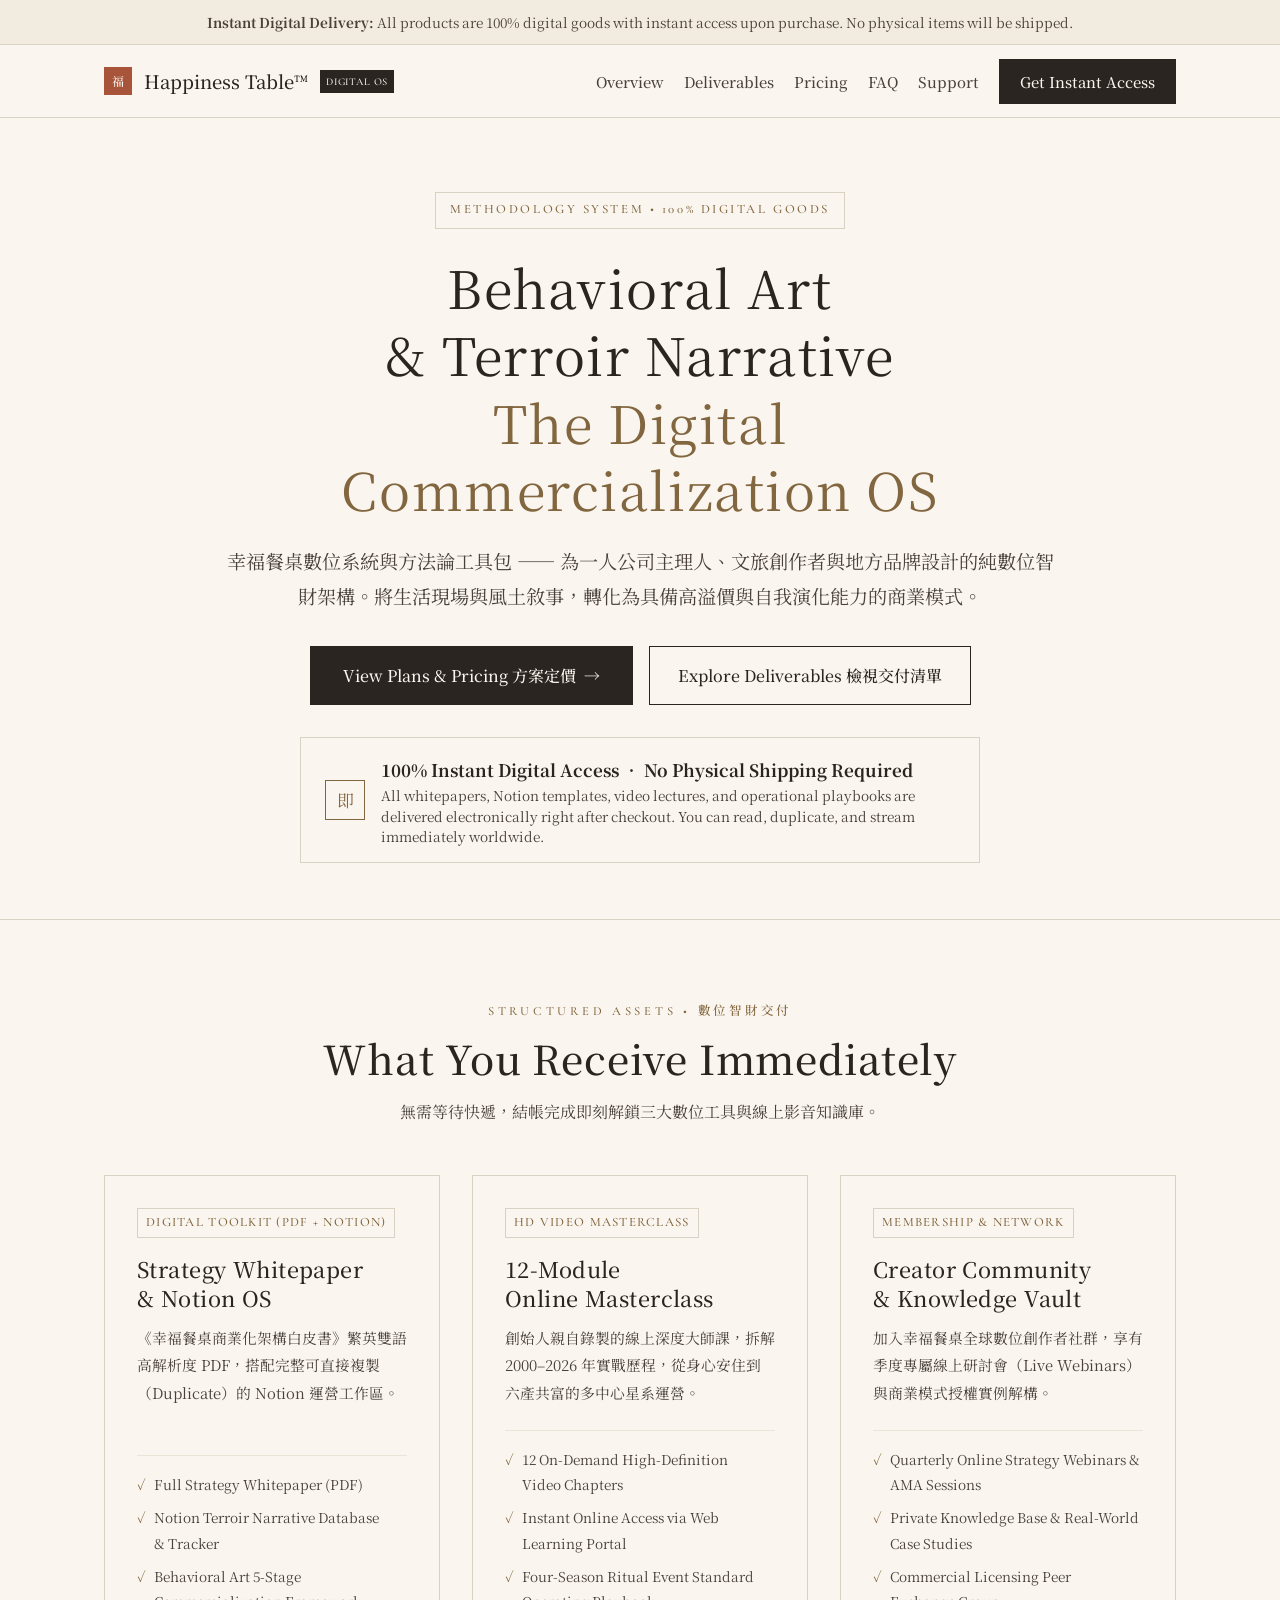
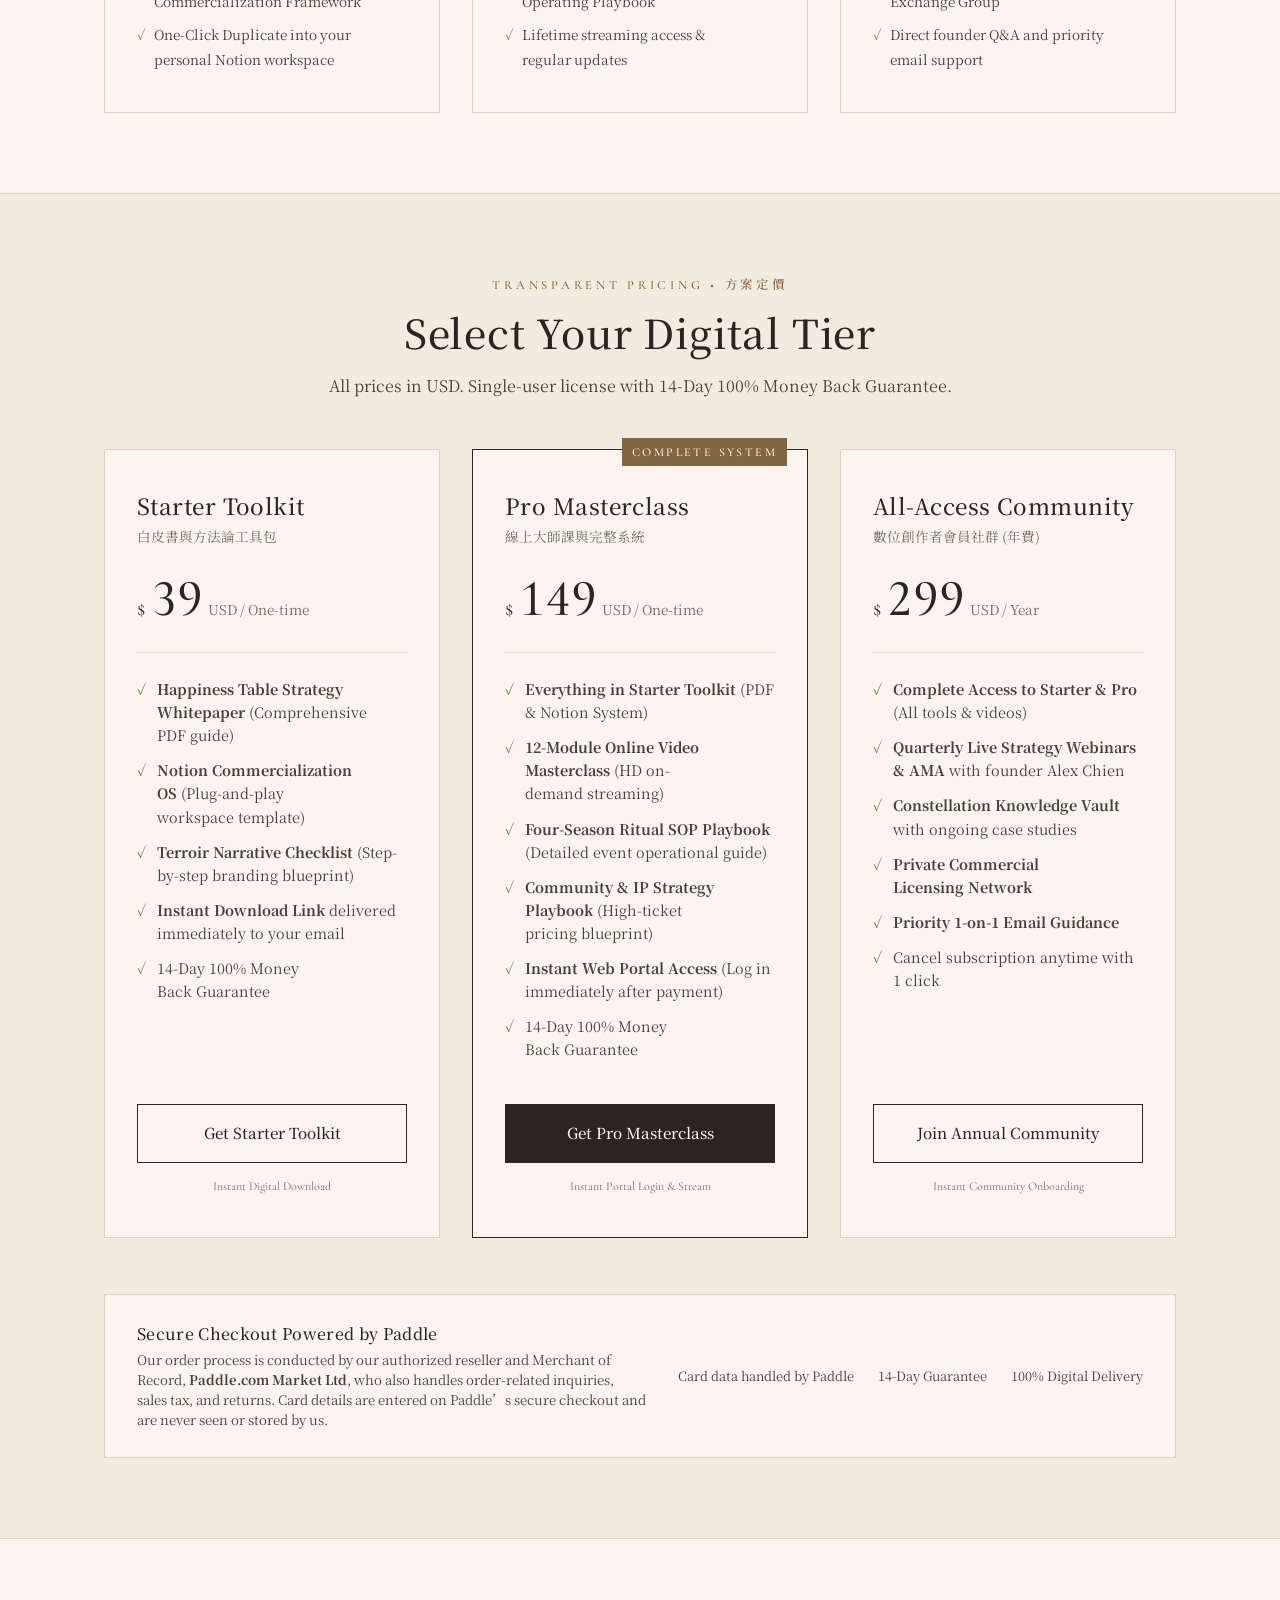
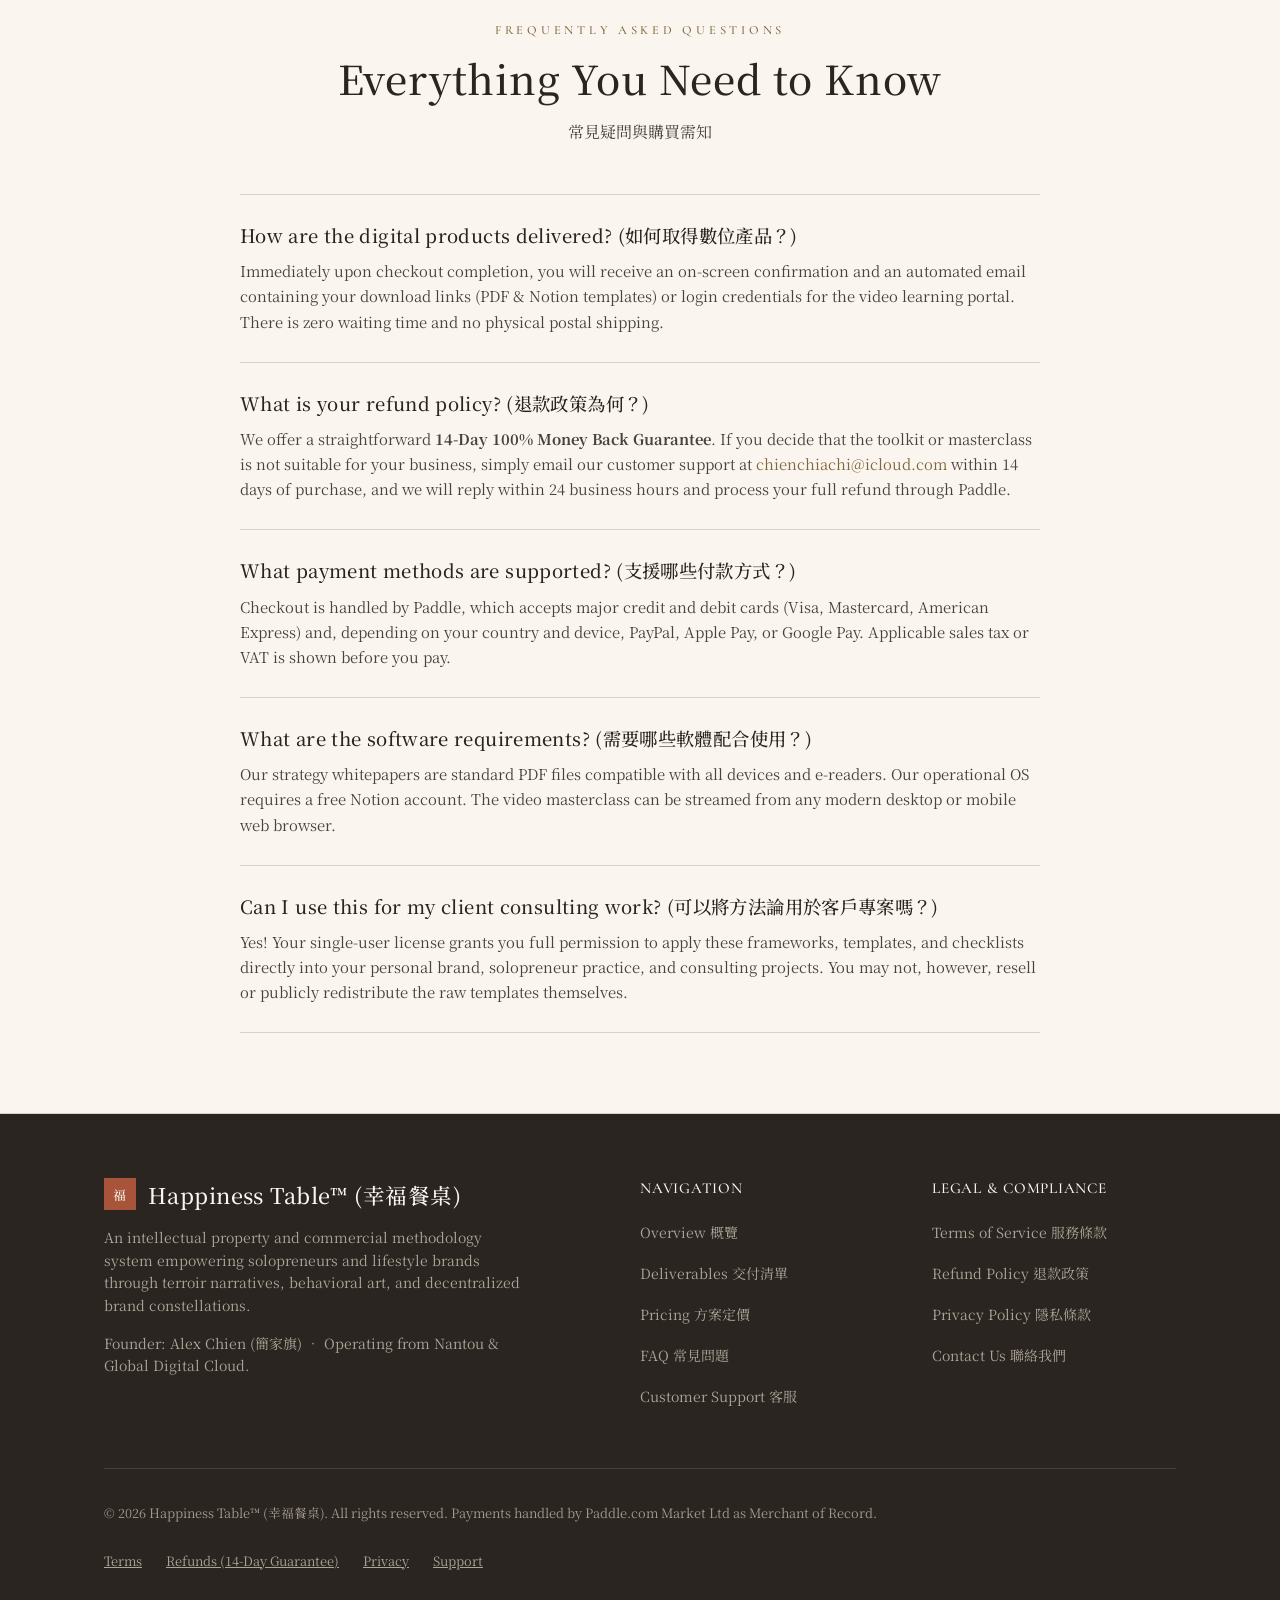
==== commit 575c1fbf: "視覺對齊 DESIGN.md、修正對比與無障礙 - 字型：Noto Serif TC＋Cormorant Garamond（Google Fonts），移除 -apple-system、無襯線體與等寬" ====
--- a/index.html
+++ b/index.html
@@ -7,6 +7,9 @@
   <meta name="description" content="Happiness Table (幸福餐桌) - 100% Digital Knowledge Products: Strategy Whitepaper, Notion Commercialization OS, and Online Video Masterclass for Solopreneurs and Terroir Creators.">
   <meta name="theme-color" content="#FAF6EF">
   <link rel="icon" type="image/svg+xml" href="assets/images/favicon.svg">
+  <link rel="preconnect" href="https://fonts.googleapis.com">
+  <link rel="preconnect" href="https://fonts.gstatic.com" crossorigin>
+  <link rel="stylesheet" href="https://fonts.googleapis.com/css2?family=Cormorant+Garamond:ital,wght@0,400;0,500;1,400&amp;family=Noto+Serif+TC:wght@400;500&amp;display=swap">
   <link rel="stylesheet" href="assets/css/style.css">
   
   <!-- Open Graph -->
@@ -17,18 +20,19 @@
   <meta property="og:image" content="assets/images/favicon.svg">
 </head>
 <body>
+  <a class="skip-link" href="#main">Skip to content</a>
 
   <!-- Top Delivery Announcement Bar (Paddle Mandatory Notice) -->
   <aside class="delivery-notice-bar">
-    ⚡ <strong>Instant Digital Delivery:</strong> All products are 100% digital goods with instant access upon purchase. No physical items will be shipped.
+    <strong>Instant Digital Delivery:</strong> All products are 100% digital goods with instant access upon purchase. No physical items will be shipped.
   </aside>
 
   <!-- Site Header -->
   <header class="site-header">
     <div class="container header-inner">
       <a href="index.html" class="brand-logo">
-        <span class="seal-mark" style="width:28px;height:28px;font-size:0.75rem;">福</span>
-        <span>Happiness Table<span style="font-weight:300;">™</span></span>
+        <span class="seal-mark seal-sm" aria-hidden="true">福</span>
+        <span>Happiness Table<span class="tm">™</span></span>
         <span class="brand-badge">DIGITAL OS</span>
       </a>
       <nav class="site-nav" aria-label="Main">
@@ -42,7 +46,7 @@
     </div>
   </header>
 
-  <main>
+  <main id="main">
     <!-- Hero Section -->
     <section class="hero-section" id="overview">
       <div class="container">
@@ -52,9 +56,9 @@
           </div>
           <h1 class="hero-title">
             <span class="ph">Behavioral Art</span> <span class="ph">&amp; Terroir Narrative</span><br>
-            <span class="ph" style="color:var(--tea);">The Digital Commercialization OS</span>
+            <span class="ph hero-accent">The Digital Commercialization OS</span>
           </h1>
-          <p class="hero-subtitle">
+          <p class="hero-subtitle" lang="zh-Hant">
             幸福餐桌數位系統與方法論工具包 —— 為一人公司主理人、文旅創作者與地方品牌設計的純數位智財架構。將生活現場與風土敘事，轉化為具備高溢價與自我演化能力的商業模式。
           </p>
           
@@ -70,7 +74,7 @@
 
           <!-- Mandatory Delivery Guarantee Callout Box -->
           <div class="delivery-guarantee-box">
-            <div class="icon">📦</div>
+            <div class="icon" aria-hidden="true" lang="zh-Hant">即</div>
             <div>
               <strong>100% Instant Digital Access • No Physical Shipping Required</strong>
               <p>
@@ -88,7 +92,7 @@
         <div class="section-header">
           <p class="section-tag">STRUCTURED ASSETS • 數位智財交付</p>
           <h2 class="section-title">What You Receive Immediately</h2>
-          <p class="section-desc">
+          <p class="section-desc" lang="zh-Hant">
             無需等待快遞，結帳完成即刻解鎖三大數位工具與線上影音知識庫。
           </p>
         </div>
@@ -98,7 +102,7 @@
           <div class="card">
             <span class="card-tag">DIGITAL TOOLKIT (PDF + NOTION)</span>
             <h3 class="card-title">Strategy Whitepaper &amp; Notion OS</h3>
-            <p class="card-desc">
+            <p class="card-desc" lang="zh-Hant">
               《幸福餐桌商業化架構白皮書》繁英雙語高解析度 PDF，搭配完整可直接複製（Duplicate）的 Notion 運營工作區。
             </p>
             <ul class="spec-list">
@@ -113,7 +117,7 @@
           <div class="card">
             <span class="card-tag">HD VIDEO MASTERCLASS</span>
             <h3 class="card-title">12-Module Online Masterclass</h3>
-            <p class="card-desc">
+            <p class="card-desc" lang="zh-Hant">
               創始人親自錄製的線上深度大師課，拆解 2000–2026 年實戰歷程，從身心安住到六產共富的多中心星系運營。
             </p>
             <ul class="spec-list">
@@ -128,7 +132,7 @@
           <div class="card">
             <span class="card-tag">MEMBERSHIP &amp; NETWORK</span>
             <h3 class="card-title">Creator Community &amp; Knowledge Vault</h3>
-            <p class="card-desc">
+            <p class="card-desc" lang="zh-Hant">
               加入幸福餐桌全球數位創作者社群，享有季度專屬線上研討會（Live Webinars）與商業模式授權實例解構。
             </p>
             <ul class="spec-list">
@@ -157,7 +161,7 @@
           <!-- Tier 1: Starter -->
           <div class="pricing-card">
             <h3 class="pricing-title">Starter Toolkit</h3>
-            <p class="pricing-subtitle">白皮書與方法論工具包</p>
+            <p class="pricing-subtitle" lang="zh-Hant">白皮書與方法論工具包</p>
             <div class="price-display">
               <span class="price-currency">$</span>
               <span class="price-amount tabular">39</span>
@@ -171,14 +175,14 @@
               <li><span class="check">✓</span> 14-Day 100% Money Back Guarantee</li>
             </ul>
             <a href="contact.html?plan=starter" class="btn-checkout">Get Starter Toolkit</a>
-            <p class="instant-access-subtext">⚡ Instant Digital Download</p>
+            <p class="instant-access-subtext">Instant Digital Download</p>
           </div>
 
           <!-- Tier 2: Pro (Featured) -->
           <div class="pricing-card featured">
             <div class="pricing-badge">COMPLETE SYSTEM</div>
             <h3 class="pricing-title">Pro Masterclass</h3>
-            <p class="pricing-subtitle">線上大師課與完整系統</p>
+            <p class="pricing-subtitle" lang="zh-Hant">線上大師課與完整系統</p>
             <div class="price-display">
               <span class="price-currency">$</span>
               <span class="price-amount tabular">149</span>
@@ -193,13 +197,13 @@
               <li><span class="check">✓</span> 14-Day 100% Money Back Guarantee</li>
             </ul>
             <a href="contact.html?plan=pro" class="btn-checkout">Get Pro Masterclass</a>
-            <p class="instant-access-subtext">⚡ Instant Portal Login &amp; Stream</p>
+            <p class="instant-access-subtext">Instant Portal Login &amp; Stream</p>
           </div>
 
           <!-- Tier 3: Annual Membership -->
           <div class="pricing-card">
             <h3 class="pricing-title">All-Access Community</h3>
-            <p class="pricing-subtitle">數位創作者會員社群 (年費)</p>
+            <p class="pricing-subtitle" lang="zh-Hant">數位創作者會員社群 (年費)</p>
             <div class="price-display">
               <span class="price-currency">$</span>
               <span class="price-amount tabular">299</span>
@@ -214,22 +218,22 @@
               <li><span class="check">✓</span> Cancel subscription anytime with 1 click</li>
             </ul>
             <a href="contact.html?plan=annual" class="btn-checkout">Join Annual Community</a>
-            <p class="instant-access-subtext">⚡ Instant Community Onboarding</p>
+            <p class="instant-access-subtext">Instant Community Onboarding</p>
           </div>
         </div>
 
         <!-- Paddle Security & Compliance Assurance Banner -->
         <div class="paddle-security-banner">
           <div class="paddle-info">
-            <h4>🛡️ Secure Checkout Powered by Paddle</h4>
+            <h4>Secure Checkout Powered by Paddle</h4>
             <p>
               Our order process is conducted by our authorized reseller and Merchant of Record, <strong>Paddle.com Market Ltd</strong>, who also handles order-related inquiries, sales tax, and returns. Card details are entered on Paddle&rsquo;s secure checkout and are never seen or stored by us.
             </p>
           </div>
           <div class="paddle-badges">
-            <span class="badge-item">🔒 Card data handled by Paddle</span>
-            <span class="badge-item">🛡️ 14-Day Guarantee</span>
-            <span class="badge-item">⚡ 100% Digital Delivery</span>
+            <span class="badge-item">Card data handled by Paddle</span>
+            <span class="badge-item">14-Day Guarantee</span>
+            <span class="badge-item">100% Digital Delivery</span>
           </div>
         </div>
       </div>
@@ -241,7 +245,7 @@
         <div class="section-header">
           <p class="section-tag">FREQUENTLY ASKED QUESTIONS</p>
           <h2 class="section-title">Everything You Need to Know</h2>
-          <p class="section-desc">常見疑問與購買需知</p>
+          <p class="section-desc" lang="zh-Hant">常見疑問與購買需知</p>
         </div>
 
         <div class="faq-list">
@@ -289,14 +293,14 @@
     <div class="container">
       <div class="footer-top">
         <div class="footer-brand">
-          <div style="display:flex;align-items:center;gap:0.75rem;margin-bottom:1rem;">
-            <span class="seal-mark" style="width:32px;height:32px;font-size:0.8rem;">福</span>
-            <h3 style="margin-bottom:0;">Happiness Table™ (幸福餐桌)</h3>
+          <div class="footer-brand-head">
+            <span class="seal-mark seal-md" aria-hidden="true">福</span>
+            <h3>Happiness Table™ (幸福餐桌)</h3>
           </div>
           <p>
             An intellectual property and commercial methodology system empowering solopreneurs and lifestyle brands through terroir narratives, behavioral art, and decentralized brand constellations.
           </p>
-          <p style="font-size:0.8rem;color:#8C8478;">
+          <p class="footer-note">
             Founder: Alex Chien (簡家旗) • Operating from Nantou &amp; Global Digital Cloud.
           </p>
         </div>
@@ -304,7 +308,7 @@
         <div class="footer-col">
           <h4>Navigation</h4>
           <ul class="footer-links">
-            <li><a href="#overview" class="nav-optional">Overview 概覽</a></li>
+            <li><a href="#overview">Overview 概覽</a></li>
             <li><a href="#deliverables">Deliverables 交付清單</a></li>
             <li><a href="#pricing">Pricing 方案定價</a></li>
             <li><a href="#faq">FAQ 常見問題</a></li>
--- a/assets/css/style.css
+++ b/assets/css/style.css
@@ -6,21 +6,21 @@
 :root {
   --paper: #FAF6EF;
   --paper-deep: #F2EBDF;
-  --paper-card: #FFFFFF;
+  --paper-card: #FAF6EF; /* DESIGN.md: no pure white, cards are paper */
   --ink: #2A2520;
   --ink-soft: #4A423A;
-  --ink-muted: #7A7268;
+  --ink-muted: #736C63; /* DESIGN.md mist, 4.81:1 on paper */
   --line: #D9D1C2;
   --line-light: #EBE5D8;
   --tea: #82663F;
   --tea-light: #F4EFE6;
-  --moss: #547050;
-  --moss-light: #EEF3EE;
   --seal: #A8543A;
-  --seal-light: #FBF0ED;
-  --font-serif: -apple-system, BlinkMacSystemFont, "Noto Serif TC", "Source Han Serif TC", "Songti SC", Georgia, serif;
-  --font-sans: -apple-system, BlinkMacSystemFont, "Noto Sans TC", "PingFang SC", "Segoe UI", Roboto, sans-serif;
-  --font-mono: ui-monospace, SFMono-Regular, Menlo, Monaco, Consolas, monospace;
+  --footer-muted: #ADA498; /* 6.17:1 on ink */
+  --footer-faint: #A39A8D; /* 5.47:1 on ink */
+  /* DESIGN.md: Noto Serif TC for everything Chinese, Cormorant Garamond for English labels and numbers. No sans, no mono. */
+  --font-serif: "Noto Serif TC", "Songti TC", "Source Han Serif TC", serif;
+  --font-sans: "Noto Serif TC", "Songti TC", "PingFang TC", serif;
+  --font-display: "Cormorant Garamond", "Noto Serif TC", serif;
 }
 
 *, *::before, *::after {
@@ -41,7 +41,8 @@
 
 body {
   font-family: var(--font-sans);
-  line-height: 1.75;
+  font-size: 1.0625rem; /* 17px body */
+  line-height: 1.85;
   background-color: var(--paper);
   color: var(--ink);
   min-height: 100vh;
@@ -52,7 +53,8 @@
 /* Typography & Anti-Orphan */
 h1, h2, h3, h4, h5, h6 {
   font-family: var(--font-serif);
-  font-weight: 700;
+  font-weight: 500;
+  letter-spacing: 0.02em;
   color: var(--ink);
   text-wrap: balance;
   line-height: 1.35;
@@ -112,9 +114,10 @@
   gap: 0.75rem;
   font-family: var(--font-serif);
   font-size: 1.15rem;
-  font-weight: 700;
+  font-weight: 500;
   color: var(--ink);
   text-decoration: none;
+  white-space: nowrap;
 }
 
 .brand-badge {
@@ -124,7 +127,7 @@
   background: var(--ink);
   color: var(--paper);
   padding: 2px 6px;
-  font-family: var(--font-mono);
+  font-family: var(--font-display);
 }
 
 .site-nav {
@@ -134,6 +137,7 @@
 }
 
 .site-nav a {
+  white-space: nowrap;
   color: var(--ink-soft);
   font-size: 0.925rem;
   text-decoration: none;
@@ -150,7 +154,7 @@
   color: var(--paper) !important;
   padding: 0.5rem 1.25rem;
   font-size: 0.875rem;
-  font-weight: 600;
+  font-weight: 500;
   border: 1px solid var(--ink);
   transition: all 0.2s ease;
 }
@@ -163,20 +167,20 @@
 
 /* Top Delivery Alert Bar */
 .delivery-notice-bar {
-  background: var(--moss-light);
-  border-bottom: 1px solid var(--moss);
-  color: var(--moss);
+  background: var(--paper-deep);
+  border-bottom: 1px solid var(--line);
+  color: var(--ink-soft);
   font-size: 0.85rem;
   padding: 0.6rem 1rem;
   text-align: center;
-  font-weight: 600;
+  font-weight: 400;
 }
 
 /* Hero Section */
 .hero-section {
   padding: 4.5rem 0 3.5rem;
   border-bottom: 1px solid var(--line);
-  background: linear-gradient(180deg, var(--paper) 0%, var(--paper-deep) 100%);
+  background: var(--paper);
 }
 
 .hero-content {
@@ -193,16 +197,19 @@
   border: 1px solid var(--line);
   padding: 0.35rem 0.85rem;
   font-size: 0.8rem;
-  font-family: var(--font-mono);
+  font-family: var(--font-display);
+  font-weight: 500;
+  letter-spacing: 0.2em;
   color: var(--tea);
   margin-bottom: 1.5rem;
 }
 
 .hero-title {
   font-size: clamp(2rem, 4.5vw, 3.25rem);
-  line-height: 1.2;
+  line-height: 1.3;
   margin-bottom: 1.25rem;
-  letter-spacing: -0.02em;
+  font-weight: 400;
+  letter-spacing: 0.03em;
 }
 
 .hero-subtitle {
@@ -225,7 +232,7 @@
   color: var(--paper) !important;
   padding: 0.85rem 2rem;
   font-size: 1rem;
-  font-weight: 600;
+  font-weight: 500;
   border: 1px solid var(--ink);
   display: inline-flex;
   align-items: center;
@@ -249,7 +256,7 @@
   color: var(--ink) !important;
   padding: 0.85rem 1.75rem;
   font-size: 1rem;
-  font-weight: 600;
+  font-weight: 500;
   border: 1px solid var(--ink);
   display: inline-flex;
   align-items: center;
@@ -276,8 +283,16 @@
   text-align: left;
 }
 
+/* DESIGN.md: an icon is one Chinese character in a thin frame */
 .delivery-guarantee-box .icon {
-  font-size: 1.75rem;
+  width: 2.5rem;
+  height: 2.5rem;
+  border: 1px solid var(--tea);
+  color: var(--tea);
+  font-family: var(--font-serif);
+  display: inline-flex;
+  align-items: center;
+  justify-content: center;
   flex-shrink: 0;
 }
 
@@ -299,11 +314,12 @@
 }
 
 .section-tag {
-  font-family: var(--font-mono);
-  font-size: 0.75rem;
+  font-family: var(--font-display);
+  font-size: 0.78rem;
+  font-weight: 500;
   text-transform: uppercase;
   color: var(--tea);
-  letter-spacing: 0.12em;
+  letter-spacing: 0.3em;
   margin-bottom: 0.5rem;
 }
 
@@ -338,10 +354,12 @@
 }
 
 .card-tag {
-  font-family: var(--font-mono);
-  font-size: 0.75rem;
+  font-family: var(--font-display);
+  font-size: 0.8rem;
+  font-weight: 500;
+  letter-spacing: 0.1em;
   color: var(--tea);
-  background: var(--tea-light);
+  border: 1px solid var(--line);
   padding: 2px 8px;
   align-self: flex-start;
   margin-bottom: 1rem;
@@ -376,8 +394,7 @@
 
 .spec-list li::before {
   content: "✓";
-  color: var(--moss);
-  font-weight: 700;
+  color: var(--tea);
 }
 
 /* Pricing Section */
@@ -404,21 +421,21 @@
 }
 
 .pricing-card.featured {
-  border: 2px solid var(--ink);
-  background: #FFFFFF;
+  border: 1px solid var(--ink);
+  background: var(--paper);
 }
 
 .pricing-badge {
   position: absolute;
   top: -12px;
   right: 20px;
-  background: var(--seal);
-  color: #FFFFFF;
-  font-size: 0.7rem;
-  font-family: var(--font-mono);
-  font-weight: 700;
+  background: var(--tea);
+  color: var(--paper);
+  font-size: 0.75rem;
+  font-family: var(--font-display);
+  font-weight: 500;
   padding: 3px 10px;
-  letter-spacing: 0.06em;
+  letter-spacing: 0.2em;
   text-transform: uppercase;
 }
 
@@ -444,14 +461,15 @@
 
 .price-currency {
   font-size: 1.25rem;
-  font-weight: 600;
+  font-family: var(--font-display);
   color: var(--ink);
 }
 
 .price-amount {
-  font-size: 3rem;
-  font-weight: 700;
-  font-family: var(--font-serif);
+  font-size: 3.25rem;
+  font-weight: 500;
+  font-family: var(--font-display);
+  font-variant-numeric: lining-nums tabular-nums;
   line-height: 1;
 }
 
@@ -470,15 +488,15 @@
   font-size: 0.9rem;
   color: var(--ink-soft);
   margin-bottom: 0.75rem;
-  display: flex;
-  align-items: flex-start;
-  gap: 0.6rem;
-  line-height: 1.5;
+  position: relative;
+  padding-left: 1.4em;
+  line-height: 1.6;
 }
 
 .pricing-features li .check {
-  color: var(--moss);
-  font-weight: bold;
+  position: absolute;
+  left: 0;
+  color: var(--tea);
 }
 
 .btn-checkout {
@@ -486,7 +504,7 @@
   padding: 0.9rem 1rem;
   text-align: center;
   font-size: 0.95rem;
-  font-weight: 600;
+  font-weight: 500;
   border: 1px solid var(--ink);
   background: var(--ink);
   color: var(--paper) !important;
@@ -516,7 +534,7 @@
   font-size: 0.75rem;
   color: var(--ink-muted);
   margin-top: 0.75rem;
-  font-family: var(--font-mono);
+  font-family: var(--font-display);
 }
 
 /* Paddle Security & MoR Assurance Banner */
@@ -561,7 +579,6 @@
   align-items: center;
   gap: 0.4rem;
   font-size: 0.8rem;
-  font-weight: 600;
   color: var(--ink-soft);
 }
 
@@ -625,7 +642,7 @@
 .legal-meta {
   font-size: 0.85rem;
   color: var(--ink-muted);
-  font-family: var(--font-mono);
+  font-family: var(--font-display);
 }
 
 .legal-body h2 {
@@ -655,8 +672,8 @@
 }
 
 .legal-alert {
-  background: var(--tea-light);
-  border-left: 4px solid var(--tea);
+  background: var(--paper-deep);
+  border: 1px solid var(--line);
   padding: 1rem 1.25rem;
   margin: 1.5rem 0;
   font-size: 0.9rem;
@@ -700,7 +717,7 @@
   grid-template-columns: 2fr 1fr 1fr;
   gap: 3rem;
   padding-bottom: 3rem;
-  border-bottom: 1px solid rgba(255, 255, 255, 0.15);
+  border-bottom: 1px solid #4A423A;
 }
 
 .footer-brand h3 {
@@ -710,7 +727,7 @@
 }
 
 .footer-brand p {
-  color: #B8B0A4;
+  color: var(--footer-muted);
   font-size: 0.875rem;
   max-width: 420px;
   line-height: 1.6;
@@ -723,7 +740,7 @@
   margin-bottom: 1rem;
   letter-spacing: 0.05em;
   text-transform: uppercase;
-  font-family: var(--font-mono);
+  font-family: var(--font-display);
 }
 
 .footer-links {
@@ -735,7 +752,7 @@
 }
 
 .footer-links a {
-  color: #B8B0A4;
+  color: var(--footer-muted);
   font-size: 0.875rem;
   text-decoration: none;
   transition: color 0.2s ease;
@@ -755,9 +772,10 @@
   gap: 1.5rem;
 }
 
-.footer-copy {
+.footer-copy,
+.footer-note {
   font-size: 0.8rem;
-  color: #8C8478;
+  color: var(--footer-faint);
 }
 
 .footer-legal-bar {
@@ -767,7 +785,7 @@
 }
 
 .footer-legal-bar a {
-  color: #B8B0A4;
+  color: var(--footer-muted);
   font-size: 0.8rem;
   text-decoration: underline;
 }
@@ -779,16 +797,133 @@
   width: 44px;
   height: 44px;
   background: var(--seal);
-  color: #FFFFFF;
+  color: var(--paper);
   font-family: var(--font-serif);
   font-size: 0.85rem;
-  font-weight: 700;
+  font-weight: 500;
   letter-spacing: 1px;
 }
 
+.contact-link {
+  font-weight: 500;
+  font-size: 1.05rem;
+}
+
+.hero-accent {
+  color: var(--tea);
+}
+
+.tm {
+  font-weight: 300;
+}
+
+.seal-mark.seal-sm {
+  width: 28px;
+  height: 28px;
+  font-size: 0.75rem;
+}
+
+.seal-mark.seal-md {
+  width: 32px;
+  height: 32px;
+  font-size: 0.8rem;
+}
+
+.footer-brand-head {
+  display: flex;
+  align-items: center;
+  gap: 0.75rem;
+  margin-bottom: 1rem;
+}
+
+.footer-brand-head h3 {
+  margin-bottom: 0;
+}
+
+.footer-bottom--flush {
+  padding-top: 0;
+}
+
+.section-gap {
+  margin-top: 2.5rem;
+}
+
+.contact-value {
+  margin-top: 0.75rem;
+}
+
+.contact-card .contact-note {
+  margin-top: 0.5rem;
+  font-size: 0.8rem;
+  color: var(--ink-muted);
+}
+
+.info-table {
+  width: 100%;
+  border-collapse: collapse;
+  margin-top: 1rem;
+  font-size: 0.9rem;
+}
+
+.info-table tr {
+  border-bottom: 1px solid var(--line);
+}
+
+.info-table th,
+.info-table td {
+  padding: 0.75rem 0;
+  text-align: left;
+  vertical-align: top;
+}
+
+.info-table th {
+  font-weight: 500;
+  width: 35%;
+  padding-right: 1rem;
+}
+
+.info-table td {
+  color: var(--ink-soft);
+}
+
+/* Anchor targets clear the sticky header */
+section[id] {
+  scroll-margin-top: 80px;
+}
+
+/* Accessibility */
+.skip-link {
+  position: absolute;
+  left: 1rem;
+  top: -100px;
+  background: var(--ink);
+  color: var(--paper) !important;
+  padding: 0.5rem 1rem;
+  z-index: 200;
+}
+
+.skip-link:focus {
+  top: 0.5rem;
+}
+
+:focus-visible {
+  outline: 2px solid var(--tea);
+  outline-offset: 3px;
+}
+
+footer.site-footer :focus-visible {
+  outline-color: var(--paper);
+}
+
+@media (prefers-reduced-motion: reduce) {
+  html { scroll-behavior: auto; }
+  *, *::before, *::after { transition: none !important; }
+  .btn-primary:active { transform: none; }
+}
+
 /* Responsive */
-/* Mid-width: drop the Chinese nav labels so the row never wraps */
-@media (max-width: 1100px) {
+/* Below 1360px: drop the Chinese nav labels so the row never wraps */
+@media (max-width: 1360px) {
   .site-nav { gap: 1.25rem; }
   .site-nav .zh { display: none; }
 }
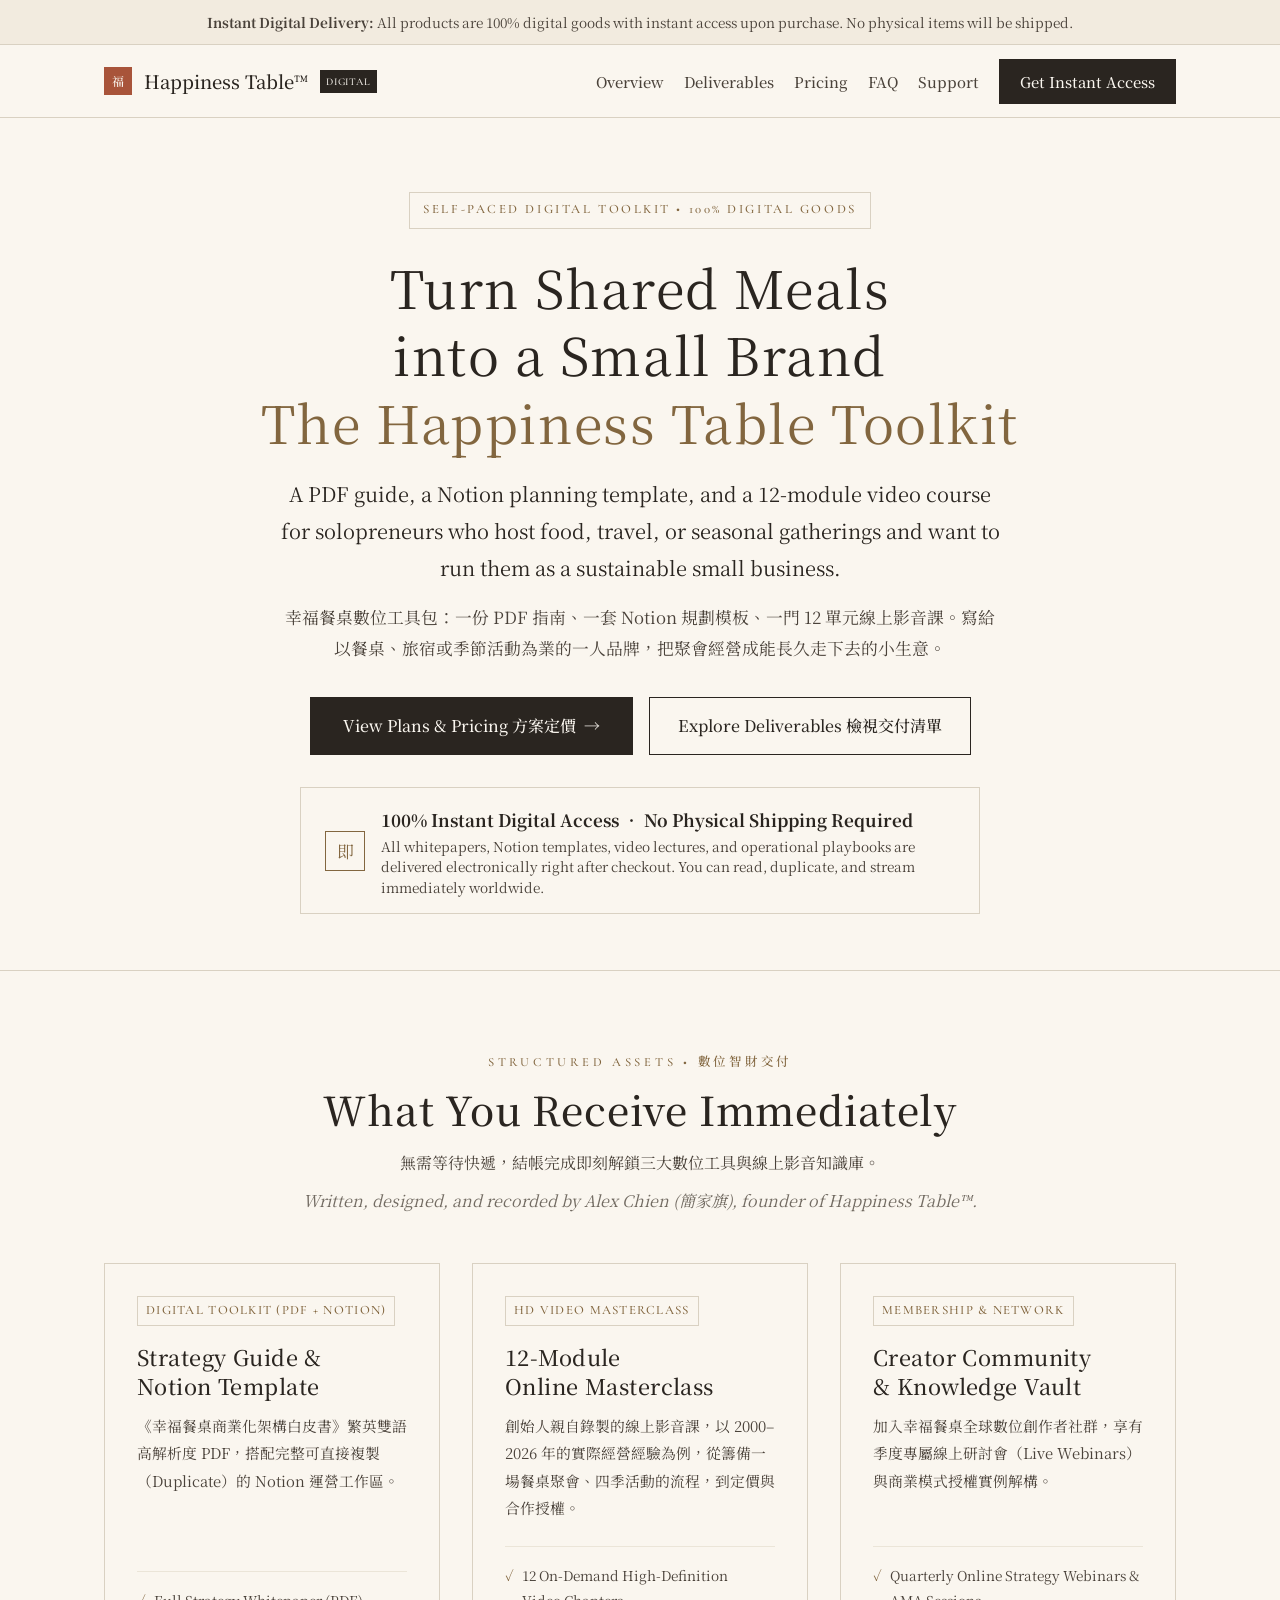
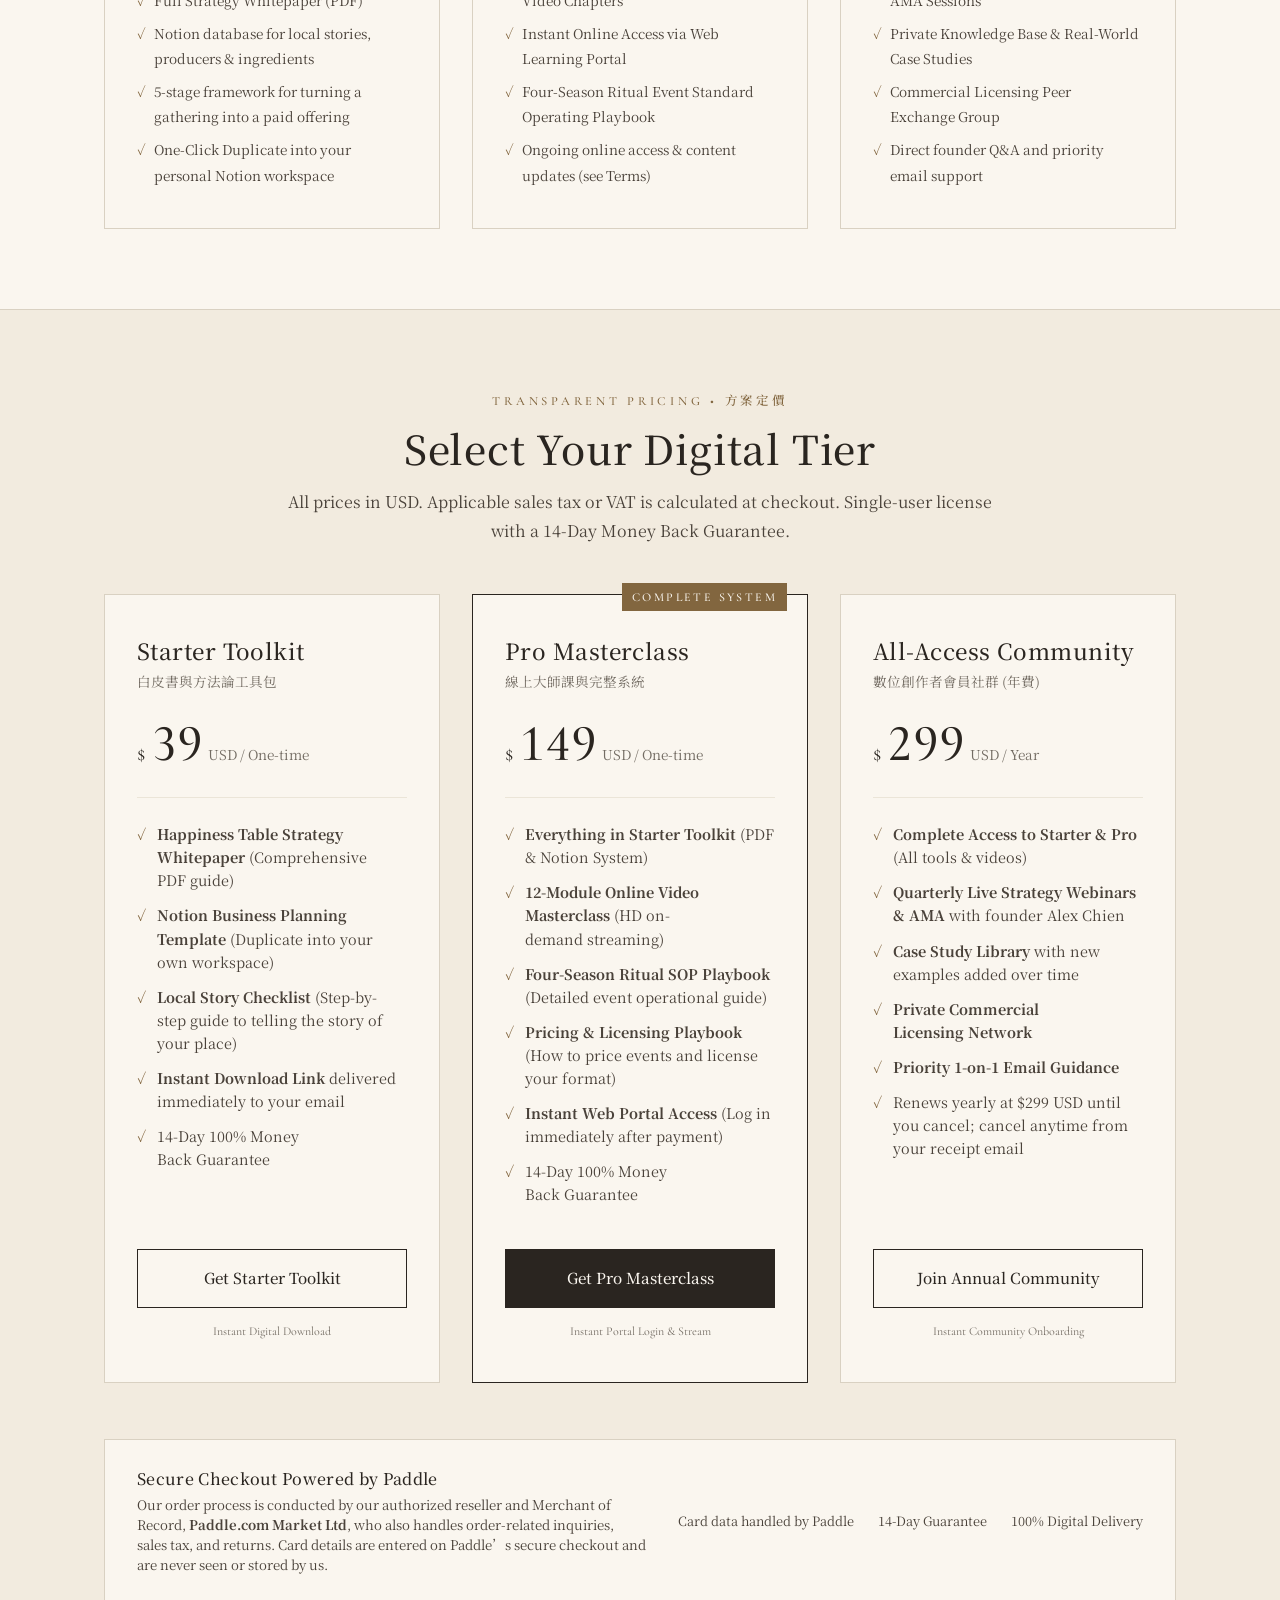
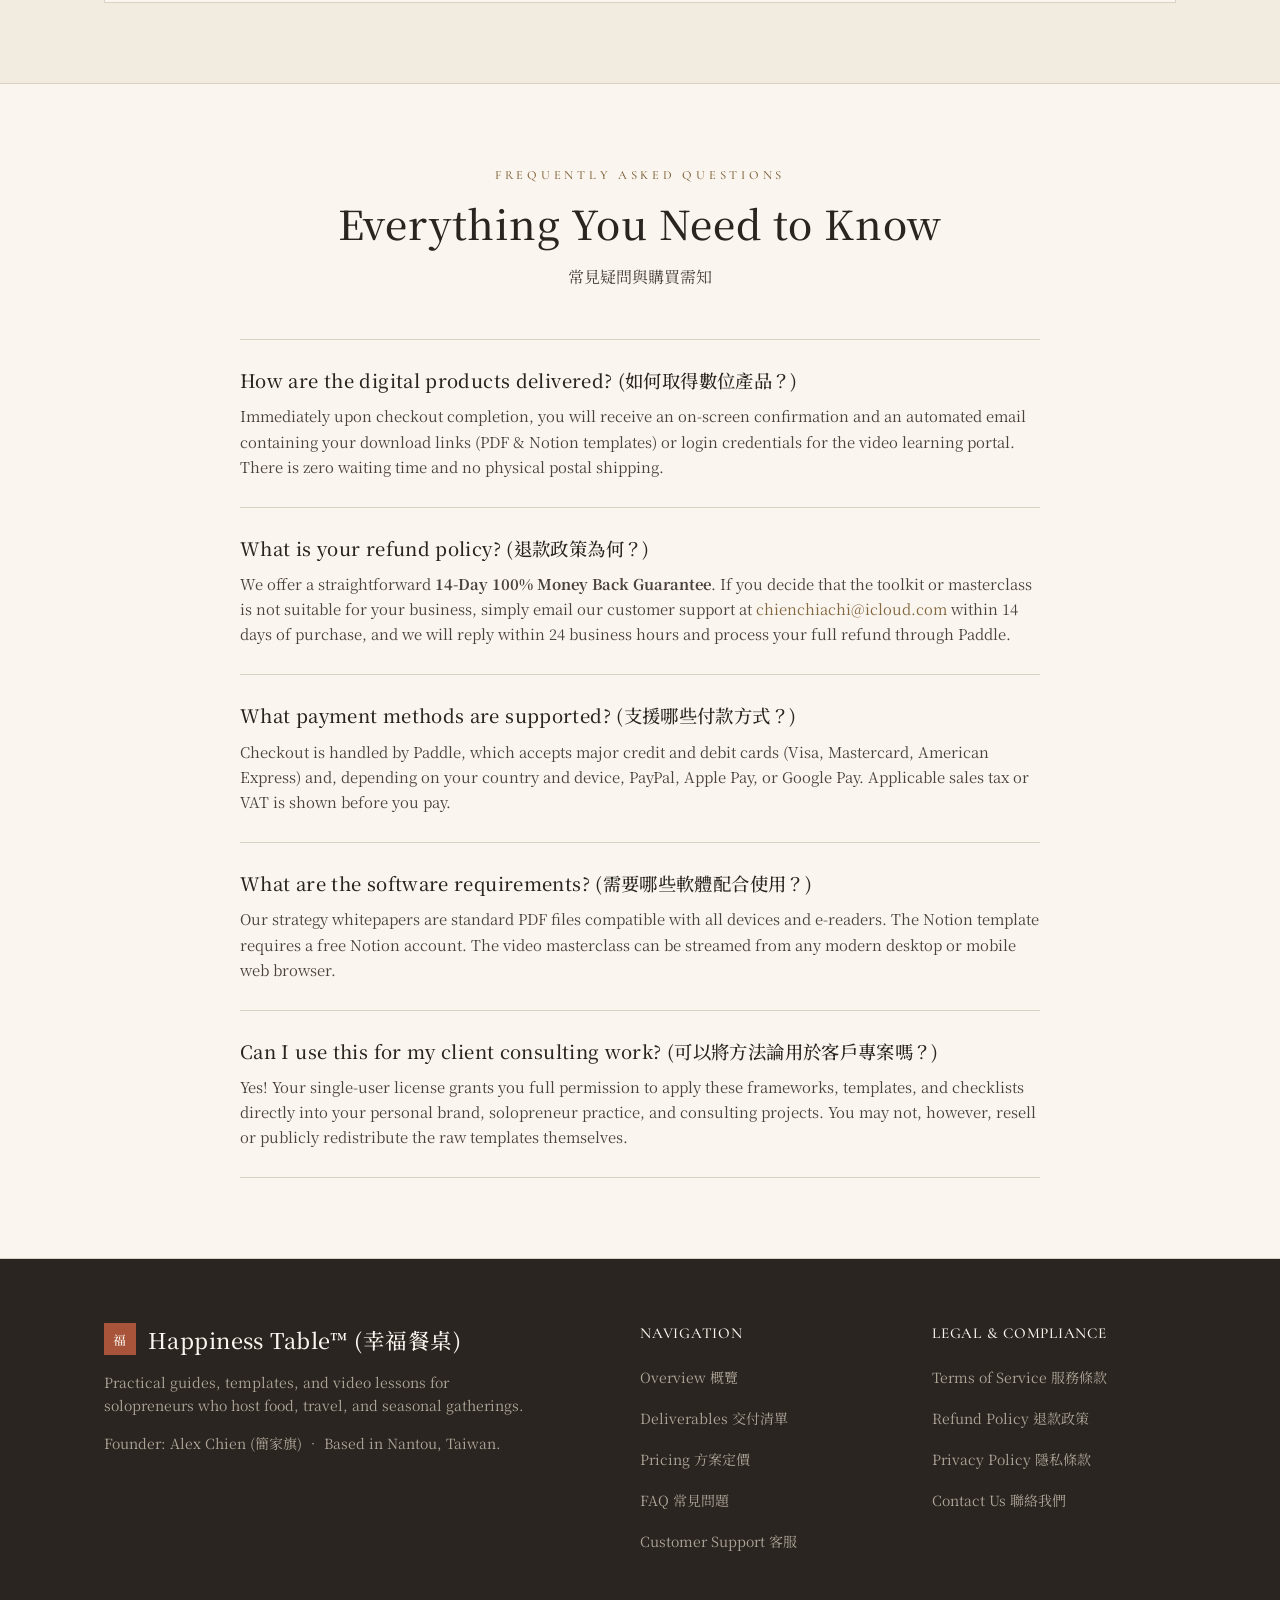
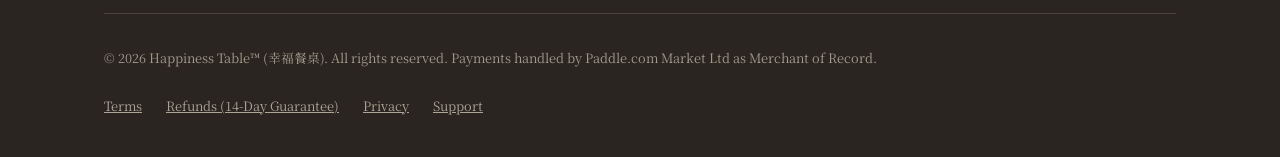
==== commit 5e7507c4: "審查前文案整理：白話產品描述、拿掉收入字眼、預覽版位、中性 README - 首頁主標與說明改成白話：PDF 指南、Notion 規劃模板、12 單元影音課，寫給誰、用來做什麼 - 拿掉 Behavi" ====
--- a/index.html
+++ b/index.html
@@ -3,26 +3,159 @@
 <head>
   <meta charset="UTF-8">
   <meta name="viewport" content="width=device-width, initial-scale=1.0">
-  <title>Happiness Table™ | Digital System &amp; Behavioral Art Commercialization Toolkit</title>
-  <meta name="description" content="Happiness Table (幸福餐桌) - 100% Digital Knowledge Products: Strategy Whitepaper, Notion Commercialization OS, and Online Video Masterclass for Solopreneurs and Terroir Creators.">
+  <title>Happiness Table™ Toolkit | Guides, Templates &amp; Video Course for Hosts</title>
+  <meta name="description" content="A digital toolkit for solopreneurs who host food, travel, and seasonal gatherings: a PDF guide, a Notion planning template, and a 12-module online video course. Instant digital access.">
   <meta name="theme-color" content="#FAF6EF">
+  <link rel="canonical" href="https://alexchiachi.github.io/happytable-digital/">
+  <meta property="og:type" content="website">
+  <meta property="og:site_name" content="Happiness Table Digital">
+  <meta property="og:url" content="https://alexchiachi.github.io/happytable-digital/">
+  <meta property="og:title" content="Happiness Table™ Toolkit | Guides, Templates &amp; Video Course for Hosts">
+  <meta property="og:description" content="A digital toolkit for solopreneurs who host food, travel, and seasonal gatherings: a PDF guide, a Notion planning template, and a 12-module online video course. Instant digital access.">
+  <meta property="og:image" content="https://alexchiachi.github.io/happytable-digital/assets/images/og-image.jpg">
+  <meta property="og:image:width" content="1200">
+  <meta property="og:image:height" content="630">
+  <meta property="og:image:alt" content="Happiness Table™ 幸福餐桌 — Digital Knowledge Toolkit">
+  <meta name="twitter:card" content="summary_large_image">
   <link rel="icon" type="image/svg+xml" href="assets/images/favicon.svg">
   <link rel="preconnect" href="https://fonts.googleapis.com">
   <link rel="preconnect" href="https://fonts.gstatic.com" crossorigin>
   <link rel="stylesheet" href="https://fonts.googleapis.com/css2?family=Cormorant+Garamond:ital,wght@0,400;0,500;1,400&amp;family=Noto+Serif+TC:wght@400;500&amp;display=swap">
   <link rel="stylesheet" href="assets/css/style.css">
-  
-  <!-- Open Graph -->
-  <meta property="og:type" content="website">
-  <meta property="og:site_name" content="Happiness Table Digital">
-  <meta property="og:title" content="Happiness Table™ | Digital System &amp; Knowledge Toolkit">
-  <meta property="og:description" content="100% Digital Goods. Instant Access. Methodologies and video masterclasses on terroir narrative and behavioral art commercialization.">
-  <meta property="og:image" content="assets/images/favicon.svg">
+  <script type="application/ld+json">
+  {
+    "@context": "https://schema.org",
+    "@graph": [
+      {
+        "@type": "Organization",
+        "@id": "https://alexchiachi.github.io/happytable-digital/#org",
+        "name": "Happiness Table",
+        "alternateName": "幸福餐桌",
+        "url": "https://alexchiachi.github.io/happytable-digital/",
+        "logo": "https://alexchiachi.github.io/happytable-digital/assets/images/favicon.svg",
+        "founder": {
+          "@type": "Person",
+          "name": "Alex Chien",
+          "alternateName": "簡家旗"
+        },
+        "email": "chienchiachi@icloud.com"
+      },
+      {
+        "@type": "Product",
+        "name": "Starter Toolkit",
+        "description": "PDF strategy guide, Notion business planning template, and local story checklist. Digital download.",
+        "brand": {
+          "@id": "https://alexchiachi.github.io/happytable-digital/#org"
+        },
+        "image": "https://alexchiachi.github.io/happytable-digital/assets/images/og-image.jpg",
+        "offers": {
+          "@type": "Offer",
+          "price": "39.00",
+          "priceCurrency": "USD",
+          "availability": "https://schema.org/PreOrder",
+          "url": "https://alexchiachi.github.io/happytable-digital/#pricing",
+          "seller": {
+            "@id": "https://alexchiachi.github.io/happytable-digital/#org"
+          }
+        }
+      },
+      {
+        "@type": "Product",
+        "name": "Pro Masterclass",
+        "description": "Everything in Starter plus a 12-module online video course, a seasonal event playbook, and a pricing and licensing playbook. Online access.",
+        "brand": {
+          "@id": "https://alexchiachi.github.io/happytable-digital/#org"
+        },
+        "image": "https://alexchiachi.github.io/happytable-digital/assets/images/og-image.jpg",
+        "offers": {
+          "@type": "Offer",
+          "price": "149.00",
+          "priceCurrency": "USD",
+          "availability": "https://schema.org/PreOrder",
+          "url": "https://alexchiachi.github.io/happytable-digital/#pricing",
+          "seller": {
+            "@id": "https://alexchiachi.github.io/happytable-digital/#org"
+          }
+        }
+      },
+      {
+        "@type": "Product",
+        "name": "All-Access Community",
+        "description": "Annual membership: Starter and Pro content, quarterly live webinars, case study library, and priority email guidance.",
+        "brand": {
+          "@id": "https://alexchiachi.github.io/happytable-digital/#org"
+        },
+        "image": "https://alexchiachi.github.io/happytable-digital/assets/images/og-image.jpg",
+        "offers": {
+          "@type": "Offer",
+          "price": "299.00",
+          "priceCurrency": "USD",
+          "availability": "https://schema.org/PreOrder",
+          "url": "https://alexchiachi.github.io/happytable-digital/#pricing",
+          "seller": {
+            "@id": "https://alexchiachi.github.io/happytable-digital/#org"
+          },
+          "priceSpecification": {
+            "@type": "UnitPriceSpecification",
+            "price": "299.00",
+            "priceCurrency": "USD",
+            "billingDuration": "P1Y"
+          }
+        }
+      },
+      {
+        "@type": "FAQPage",
+        "mainEntity": [
+          {
+            "@type": "Question",
+            "name": "How are the digital products delivered? (如何取得數位產品？)",
+            "acceptedAnswer": {
+              "@type": "Answer",
+              "text": "Immediately upon checkout completion, you will receive an on-screen confirmation and an automated email containing your download links (PDF & Notion templates) or login credentials for the video learning portal. There is zero waiting time and no physical postal shipping."
+            }
+          },
+          {
+            "@type": "Question",
+            "name": "What is your refund policy? (退款政策為何？)",
+            "acceptedAnswer": {
+              "@type": "Answer",
+              "text": "We offer a straightforward 14-Day 100% Money Back Guarantee. If you decide that the toolkit or masterclass is not suitable for your business, simply email our customer support at chienchiachi@icloud.com within 14 days of purchase, and we will reply within 24 business hours and process your full refund through Paddle."
+            }
+          },
+          {
+            "@type": "Question",
+            "name": "What payment methods are supported? (支援哪些付款方式？)",
+            "acceptedAnswer": {
+              "@type": "Answer",
+              "text": "Checkout is handled by Paddle, which accepts major credit and debit cards (Visa, Mastercard, American Express) and, depending on your country and device, PayPal, Apple Pay, or Google Pay. Applicable sales tax or VAT is shown before you pay."
+            }
+          },
+          {
+            "@type": "Question",
+            "name": "What are the software requirements? (需要哪些軟體配合使用？)",
+            "acceptedAnswer": {
+              "@type": "Answer",
+              "text": "Our strategy whitepapers are standard PDF files compatible with all devices and e-readers. The Notion template requires a free Notion account. The video masterclass can be streamed from any modern desktop or mobile web browser."
+            }
+          },
+          {
+            "@type": "Question",
+            "name": "Can I use this for my client consulting work? (可以將方法論用於客戶專案嗎？)",
+            "acceptedAnswer": {
+              "@type": "Answer",
+              "text": "Yes! Your single-user license grants you full permission to apply these frameworks, templates, and checklists directly into your personal brand, solopreneur practice, and consulting projects. You may not, however, resell or publicly redistribute the raw templates themselves."
+            }
+          }
+        ]
+      }
+    ]
+  }
+  </script>
 </head>
 <body>
   <a class="skip-link" href="#main">Skip to content</a>
 
-  <!-- Top Delivery Announcement Bar (Paddle Mandatory Notice) -->
+  <!-- Delivery notice -->
   <aside class="delivery-notice-bar">
     <strong>Instant Digital Delivery:</strong> All products are 100% digital goods with instant access upon purchase. No physical items will be shipped.
   </aside>
@@ -33,7 +166,7 @@
       <a href="index.html" class="brand-logo">
         <span class="seal-mark seal-sm" aria-hidden="true">福</span>
         <span>Happiness Table<span class="tm">™</span></span>
-        <span class="brand-badge">DIGITAL OS</span>
+        <span class="brand-badge">DIGITAL</span>
       </a>
       <nav class="site-nav" aria-label="Main">
         <a href="#overview" class="nav-optional">Overview <span class="zh" lang="zh-Hant">概覽</span></a>
@@ -52,14 +185,17 @@
       <div class="container">
         <div class="hero-content">
           <div class="hero-pill">
-            <span>METHODOLOGY SYSTEM • 100% DIGITAL GOODS</span>
+            <span>SELF-PACED DIGITAL TOOLKIT • 100% DIGITAL GOODS</span>
           </div>
           <h1 class="hero-title">
-            <span class="ph">Behavioral Art</span> <span class="ph">&amp; Terroir Narrative</span><br>
-            <span class="ph hero-accent">The Digital Commercialization OS</span>
+            <span class="ph">Turn Shared Meals</span> <span class="ph">into a Small Brand</span><br>
+            <span class="ph hero-accent">The Happiness Table Toolkit</span>
           </h1>
+          <p class="hero-lede">
+            A PDF guide, a Notion planning template, and a 12-module video course for solopreneurs who host food, travel, or seasonal gatherings and want to run them as a sustainable small business.
+          </p>
           <p class="hero-subtitle" lang="zh-Hant">
-            幸福餐桌數位系統與方法論工具包 —— 為一人公司主理人、文旅創作者與地方品牌設計的純數位智財架構。將生活現場與風土敘事，轉化為具備高溢價與自我演化能力的商業模式。
+            幸福餐桌數位工具包：一份 PDF 指南、一套 Notion 規劃模板、一門 12 單元線上影音課。寫給以餐桌、旅宿或季節活動為業的一人品牌，把聚會經營成能長久走下去的小生意。
           </p>
           
           <div class="hero-actions">
@@ -72,7 +208,7 @@
             </a>
           </div>
 
-          <!-- Mandatory Delivery Guarantee Callout Box -->
+          <!-- Digital delivery note -->
           <div class="delivery-guarantee-box">
             <div class="icon" aria-hidden="true" lang="zh-Hant">即</div>
             <div>
@@ -95,20 +231,23 @@
           <p class="section-desc" lang="zh-Hant">
             無需等待快遞，結帳完成即刻解鎖三大數位工具與線上影音知識庫。
           </p>
+          <p class="section-desc author-note">
+            Written, designed, and recorded by Alex Chien (<span lang="zh-Hant">簡家旗</span>), founder of Happiness Table™.
+          </p>
         </div>
 
         <div class="grid-3">
           <!-- Item 1 -->
           <div class="card">
             <span class="card-tag">DIGITAL TOOLKIT (PDF + NOTION)</span>
-            <h3 class="card-title">Strategy Whitepaper &amp; Notion OS</h3>
+            <h3 class="card-title">Strategy Guide &amp; Notion Template</h3>
             <p class="card-desc" lang="zh-Hant">
               《幸福餐桌商業化架構白皮書》繁英雙語高解析度 PDF，搭配完整可直接複製（Duplicate）的 Notion 運營工作區。
             </p>
             <ul class="spec-list">
               <li>Full Strategy Whitepaper (PDF)</li>
-              <li>Notion Terroir Narrative Database &amp; Tracker</li>
-              <li>Behavioral Art 5-Stage Commercialization Framework</li>
+              <li>Notion database for local stories, producers &amp; ingredients</li>
+              <li>5-stage framework for turning a gathering into a paid offering</li>
               <li>One-Click Duplicate into your personal Notion workspace</li>
             </ul>
           </div>
@@ -118,13 +257,13 @@
             <span class="card-tag">HD VIDEO MASTERCLASS</span>
             <h3 class="card-title">12-Module Online Masterclass</h3>
             <p class="card-desc" lang="zh-Hant">
-              創始人親自錄製的線上深度大師課，拆解 2000–2026 年實戰歷程，從身心安住到六產共富的多中心星系運營。
+              創始人親自錄製的線上影音課，以 2000–2026 年的實際經營經驗為例，從籌備一場餐桌聚會、四季活動的流程，到定價與合作授權。
             </p>
             <ul class="spec-list">
               <li>12 On-Demand High-Definition Video Chapters</li>
               <li>Instant Online Access via Web Learning Portal</li>
               <li>Four-Season Ritual Event Standard Operating Playbook</li>
-              <li>Lifetime streaming access &amp; regular updates</li>
+              <li>Ongoing online access &amp; content updates (see Terms)</li>
             </ul>
           </div>
 
@@ -146,14 +285,84 @@
       </div>
     </section>
 
-    <!-- Pricing Section (Paddle Core Audit Focus) -->
+    <!--
+      Preview Section 內容預覽（版位）
+      目前加了 hidden 不顯示。填好真實內容後：
+        1. 把三個 .preview-frame 換成真的截圖（建議 AVIF/WebP＋JPG，放 assets/images/preview-*.jpg）
+        2. 課程清單填上 12 單元的名稱與片長
+        3. 試讀 PDF 放在 assets/files/sample.pdf，並把下面的連結打開
+        4. 刪掉 <section> 上的 hidden，並在導覽列 Deliverables 後面加 <a href="#preview">Preview</a>
+      不要放還沒做出來的內容：審查員會點開來看。
+    -->
+    <section class="preview-section" id="preview" hidden>
+      <div class="container">
+        <div class="section-header">
+          <p class="section-tag">PREVIEW • <span lang="zh-Hant">內容預覽</span></p>
+          <h2 class="section-title">Look Inside Before You Buy</h2>
+          <p class="section-desc" lang="zh-Hant">
+            結帳前先看看內容：白皮書目錄、Notion 模板畫面與課程大綱。
+          </p>
+        </div>
+
+        <div class="grid-3">
+          <figure class="preview-item">
+            <div class="preview-frame preview-frame--page" role="img" aria-label="Whitepaper table of contents (placeholder)">
+              <span lang="zh-Hant">白皮書目錄頁截圖</span>
+            </div>
+            <figcaption>
+              <strong>Strategy Guide (PDF)</strong>
+              Table of contents and a sample page. <!-- 填頁數，例如：64 pages, English &amp; Traditional Chinese -->
+            </figcaption>
+          </figure>
+
+          <figure class="preview-item">
+            <div class="preview-frame preview-frame--screen" role="img" aria-label="Notion template screenshot (placeholder)">
+              <span lang="zh-Hant">Notion 模板截圖</span>
+            </div>
+            <figcaption>
+              <strong>Notion Business Planning Template</strong>
+              Duplicate it into your own free Notion workspace.
+            </figcaption>
+          </figure>
+
+          <figure class="preview-item">
+            <ol class="syllabus">
+              <li><span>Module 1 — <span lang="zh-Hant">單元名稱</span></span><span class="tabular">00:00</span></li>
+              <li><span>Module 2 — <span lang="zh-Hant">單元名稱</span></span><span class="tabular">00:00</span></li>
+              <li><span>Module 3 — <span lang="zh-Hant">單元名稱</span></span><span class="tabular">00:00</span></li>
+              <li><span>Module 4 — <span lang="zh-Hant">單元名稱</span></span><span class="tabular">00:00</span></li>
+              <li><span>Module 5 — <span lang="zh-Hant">單元名稱</span></span><span class="tabular">00:00</span></li>
+              <li><span>Module 6 — <span lang="zh-Hant">單元名稱</span></span><span class="tabular">00:00</span></li>
+              <li><span>Module 7 — <span lang="zh-Hant">單元名稱</span></span><span class="tabular">00:00</span></li>
+              <li><span>Module 8 — <span lang="zh-Hant">單元名稱</span></span><span class="tabular">00:00</span></li>
+              <li><span>Module 9 — <span lang="zh-Hant">單元名稱</span></span><span class="tabular">00:00</span></li>
+              <li><span>Module 10 — <span lang="zh-Hant">單元名稱</span></span><span class="tabular">00:00</span></li>
+              <li><span>Module 11 — <span lang="zh-Hant">單元名稱</span></span><span class="tabular">00:00</span></li>
+              <li><span>Module 12 — <span lang="zh-Hant">單元名稱</span></span><span class="tabular">00:00</span></li>
+            </ol>
+            <figcaption>
+              <strong>Video Course Syllabus</strong>
+              12 modules, streamed online. <!-- 填總片長，例如：about 6 hours in total -->
+            </figcaption>
+          </figure>
+        </div>
+
+        <!-- <p class="preview-sample"><a href="assets/files/sample.pdf">Download a free sample chapter (PDF)</a></p> -->
+
+        <p class="preview-note">
+          All materials are written and recorded by Alex Chien (<span lang="zh-Hant">簡家旗</span>), the creator of Happiness Table™.
+        </p>
+      </div>
+    </section>
+
+    <!-- Pricing -->
     <section class="pricing-section" id="pricing">
       <div class="container">
         <div class="section-header">
           <p class="section-tag">TRANSPARENT PRICING • 方案定價</p>
           <h2 class="section-title">Select Your Digital Tier</h2>
           <p class="section-desc">
-            All prices in USD. Single-user license with 14-Day 100% Money Back Guarantee.
+            All prices in USD. Applicable sales tax or VAT is calculated at checkout. Single-user license with a 14-Day Money Back Guarantee.
           </p>
         </div>
 
@@ -169,8 +378,8 @@
             </div>
             <ul class="pricing-features">
               <li><span class="check">✓</span> <strong>Happiness Table Strategy Whitepaper</strong> (Comprehensive PDF guide)</li>
-              <li><span class="check">✓</span> <strong>Notion Commercialization OS</strong> (Plug-and-play workspace template)</li>
-              <li><span class="check">✓</span> <strong>Terroir Narrative Checklist</strong> (Step-by-step branding blueprint)</li>
+              <li><span class="check">✓</span> <strong>Notion Business Planning Template</strong> (Duplicate into your own workspace)</li>
+              <li><span class="check">✓</span> <strong>Local Story Checklist</strong> (Step-by-step guide to telling the story of your place)</li>
               <li><span class="check">✓</span> <strong>Instant Download Link</strong> delivered immediately to your email</li>
               <li><span class="check">✓</span> 14-Day 100% Money Back Guarantee</li>
             </ul>
@@ -192,7 +401,7 @@
               <li><span class="check">✓</span> <strong>Everything in Starter Toolkit</strong> (PDF &amp; Notion System)</li>
               <li><span class="check">✓</span> <strong>12-Module Online Video Masterclass</strong> (HD on-demand streaming)</li>
               <li><span class="check">✓</span> <strong>Four-Season Ritual SOP Playbook</strong> (Detailed event operational guide)</li>
-              <li><span class="check">✓</span> <strong>Community &amp; IP Strategy Playbook</strong> (High-ticket pricing blueprint)</li>
+              <li><span class="check">✓</span> <strong>Pricing &amp; Licensing Playbook</strong> (How to price events and license your format)</li>
               <li><span class="check">✓</span> <strong>Instant Web Portal Access</strong> (Log in immediately after payment)</li>
               <li><span class="check">✓</span> 14-Day 100% Money Back Guarantee</li>
             </ul>
@@ -212,17 +421,17 @@
             <ul class="pricing-features">
               <li><span class="check">✓</span> <strong>Complete Access to Starter &amp; Pro</strong> (All tools &amp; videos)</li>
               <li><span class="check">✓</span> <strong>Quarterly Live Strategy Webinars &amp; AMA</strong> with founder Alex Chien</li>
-              <li><span class="check">✓</span> <strong>Constellation Knowledge Vault</strong> with ongoing case studies</li>
+              <li><span class="check">✓</span> <strong>Case Study Library</strong> with new examples added over time</li>
               <li><span class="check">✓</span> <strong>Private Commercial Licensing Network</strong></li>
               <li><span class="check">✓</span> <strong>Priority 1-on-1 Email Guidance</strong></li>
-              <li><span class="check">✓</span> Cancel subscription anytime with 1 click</li>
+              <li><span class="check">✓</span> Renews yearly at $299 USD until you cancel; cancel anytime from your receipt email</li>
             </ul>
             <a href="contact.html?plan=annual" class="btn-checkout">Join Annual Community</a>
             <p class="instant-access-subtext">Instant Community Onboarding</p>
           </div>
         </div>
 
-        <!-- Paddle Security & Compliance Assurance Banner -->
+        <!-- Checkout provider -->
         <div class="paddle-security-banner">
           <div class="paddle-info">
             <h4>Secure Checkout Powered by Paddle</h4>
@@ -273,7 +482,7 @@
           <div class="faq-item">
             <h3 class="faq-question">What are the software requirements? (需要哪些軟體配合使用？)</h3>
             <p class="faq-answer">
-              Our strategy whitepapers are standard PDF files compatible with all devices and e-readers. Our operational OS requires a free Notion account. The video masterclass can be streamed from any modern desktop or mobile web browser.
+              Our strategy whitepapers are standard PDF files compatible with all devices and e-readers. The Notion template requires a free Notion account. The video masterclass can be streamed from any modern desktop or mobile web browser.
             </p>
           </div>
 
@@ -288,7 +497,7 @@
     </section>
   </main>
 
-  <!-- Compliance Footer (Paddle Mandatory 4-Links) -->
+  <!-- Footer -->
   <footer class="site-footer">
     <div class="container">
       <div class="footer-top">
@@ -298,10 +507,10 @@
             <h3>Happiness Table™ (幸福餐桌)</h3>
           </div>
           <p>
-            An intellectual property and commercial methodology system empowering solopreneurs and lifestyle brands through terroir narratives, behavioral art, and decentralized brand constellations.
+            Practical guides, templates, and video lessons for solopreneurs who host food, travel, and seasonal gatherings.
           </p>
           <p class="footer-note">
-            Founder: Alex Chien (簡家旗) • Operating from Nantou &amp; Global Digital Cloud.
+            Founder: Alex Chien (簡家旗) • Based in Nantou, Taiwan.
           </p>
         </div>
 
--- a/assets/css/style.css
+++ b/assets/css/style.css
@@ -212,8 +212,18 @@
   letter-spacing: 0.03em;
 }
 
+.hero-lede {
+  font-size: clamp(1.05rem, 2vw, 1.25rem);
+  color: var(--ink);
+  max-width: 720px;
+  margin: 0 auto 1rem;
+}
+
 .hero-subtitle {
-  font-size: clamp(1rem, 2vw, 1.2rem);
+  max-width: 720px;
+  margin-left: auto;
+  margin-right: auto;
+  font-size: clamp(0.95rem, 1.8vw, 1.05rem);
   color: var(--ink-soft);
   margin-bottom: 2rem;
   font-weight: 400;
@@ -397,6 +407,73 @@
   color: var(--tea);
 }
 
+.author-note {
+  margin-top: 0.5rem;
+  font-family: var(--font-display);
+  font-style: italic;
+  color: var(--ink-muted);
+}
+
+/* Preview Section */
+.preview-section {
+  padding: 5rem 0;
+  border-bottom: 1px solid var(--line);
+}
+
+.preview-item {
+  border: 1px solid var(--line);
+  padding: 1.5rem;
+  display: flex;
+  flex-direction: column;
+  gap: 1rem;
+}
+
+.preview-frame {
+  border: 1px dashed var(--line);
+  background: var(--paper-deep);
+  color: var(--ink-muted);
+  display: flex;
+  align-items: center;
+  justify-content: center;
+  font-size: 0.85rem;
+}
+
+.preview-frame--page { aspect-ratio: 4 / 5; }
+.preview-frame--screen { aspect-ratio: 16 / 10; }
+
+.preview-item figcaption {
+  font-size: 0.9rem;
+  color: var(--ink-soft);
+}
+
+.preview-item figcaption strong {
+  display: block;
+  color: var(--ink);
+  font-weight: 500;
+}
+
+.syllabus {
+  list-style: none;
+  font-size: 0.85rem;
+  color: var(--ink-soft);
+}
+
+.syllabus li {
+  display: flex;
+  justify-content: space-between;
+  gap: 1rem;
+  padding: 0.35rem 0;
+  border-bottom: 1px solid var(--line-light);
+}
+
+.preview-sample,
+.preview-note {
+  text-align: center;
+  margin-top: 2rem;
+  font-size: 0.9rem;
+  color: var(--ink-soft);
+}
+
 /* Pricing Section */
 .pricing-section {
   padding: 5rem 0;
@@ -537,7 +614,7 @@
   font-family: var(--font-display);
 }
 
-/* Paddle Security & MoR Assurance Banner */
+/* Checkout provider banner */
 .paddle-security-banner {
   margin-top: 3.5rem;
   background: var(--paper-card);
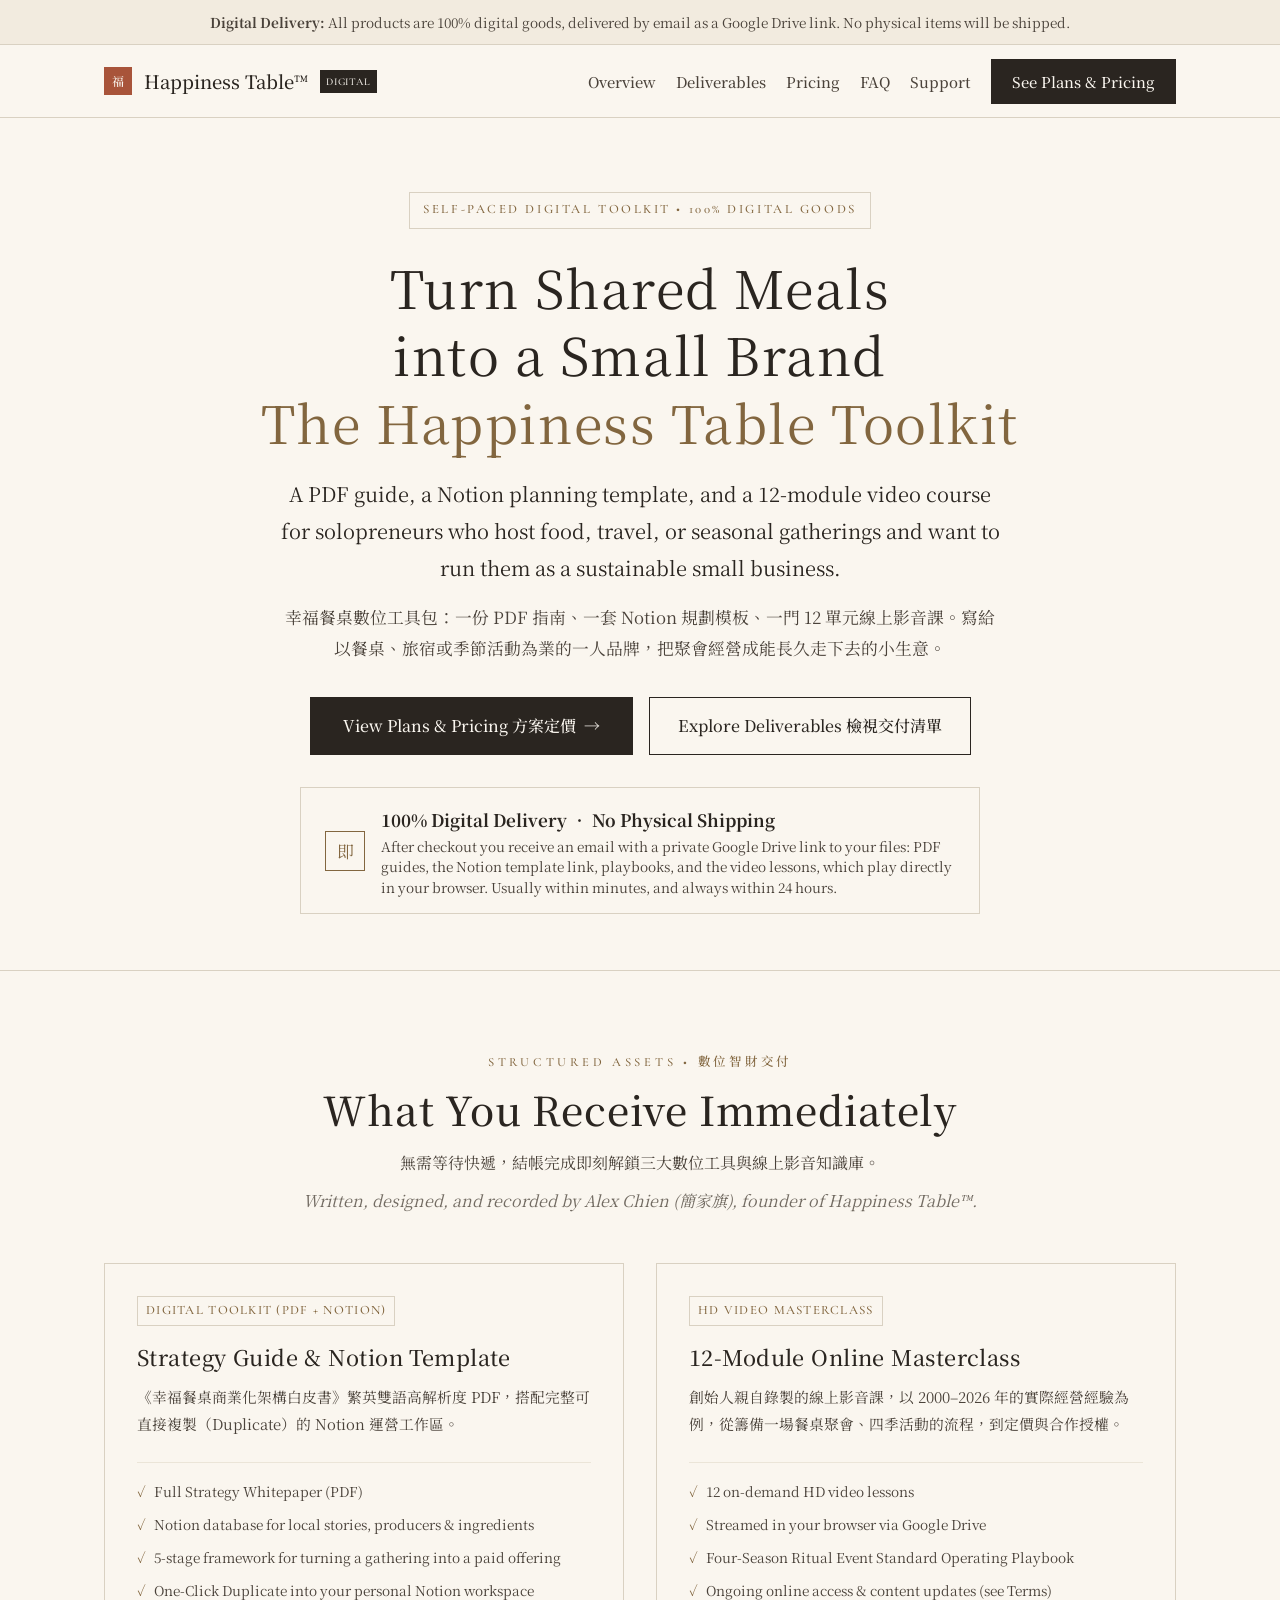
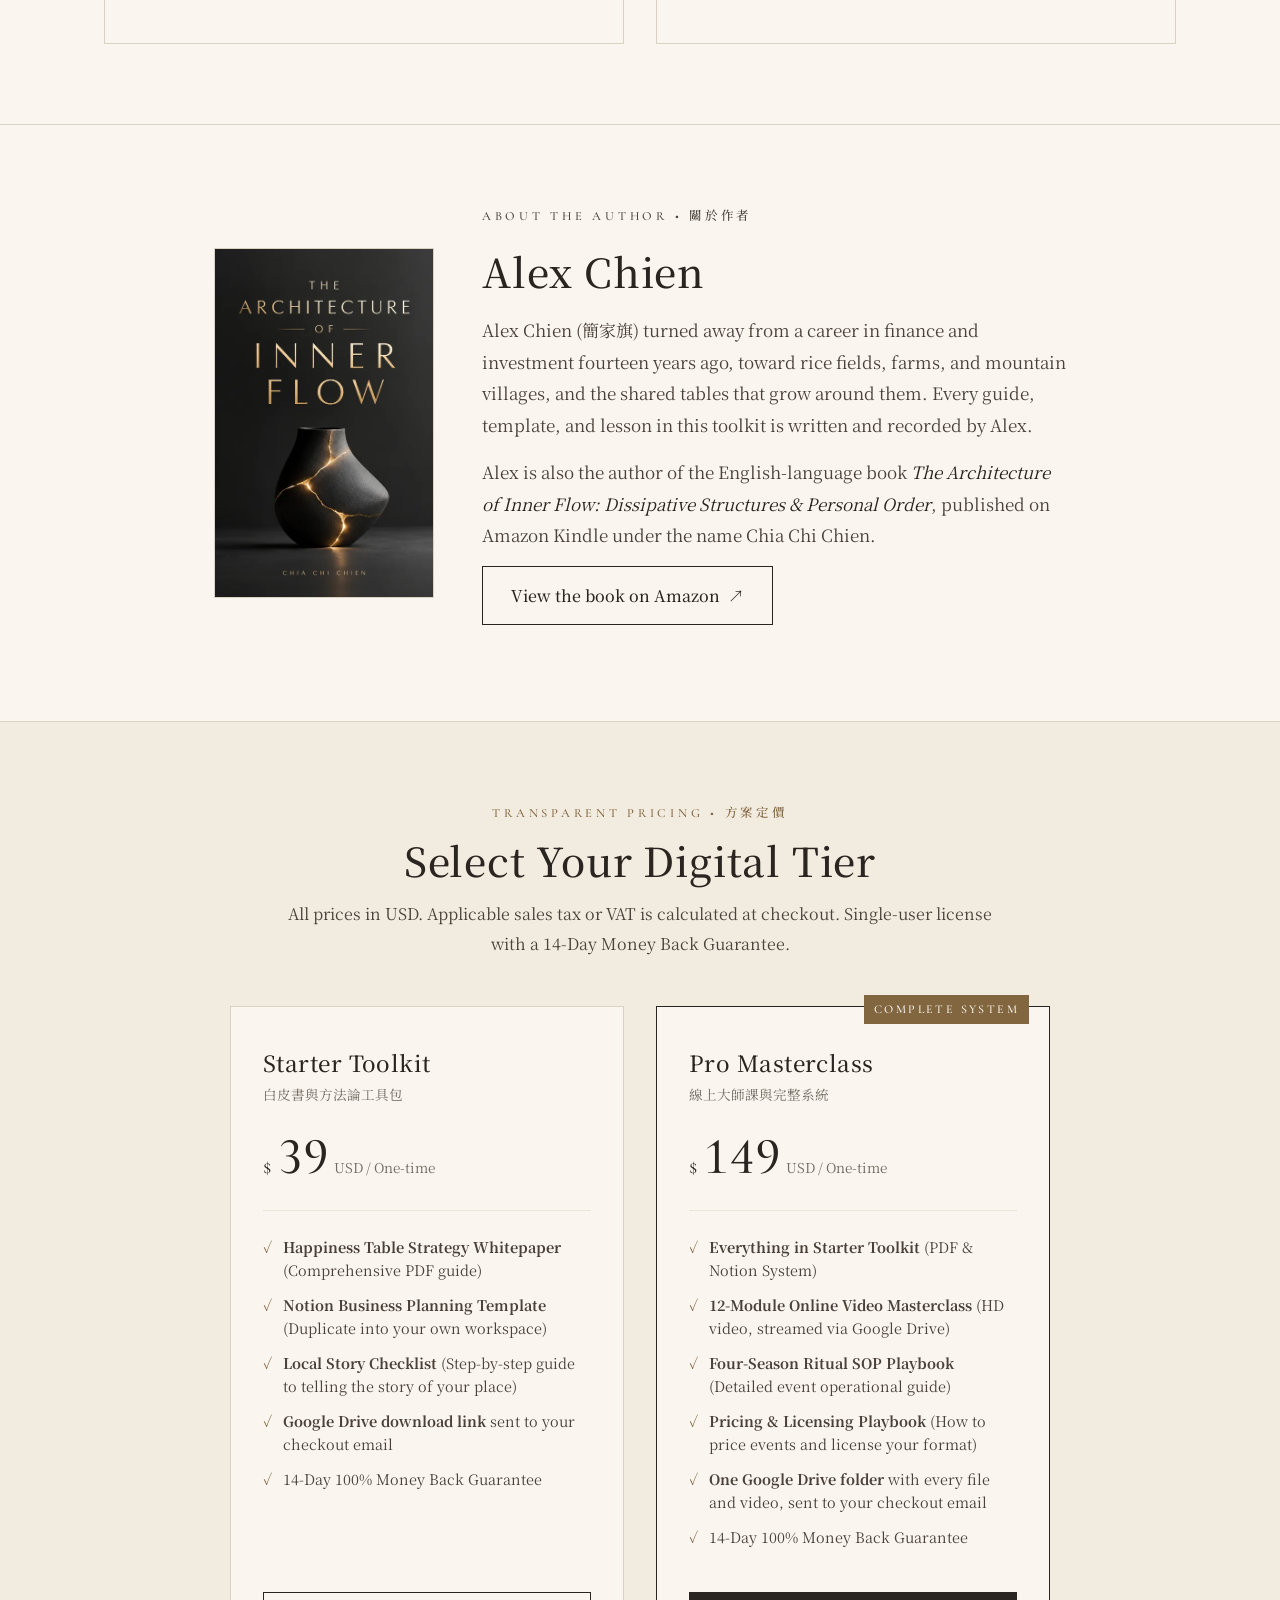
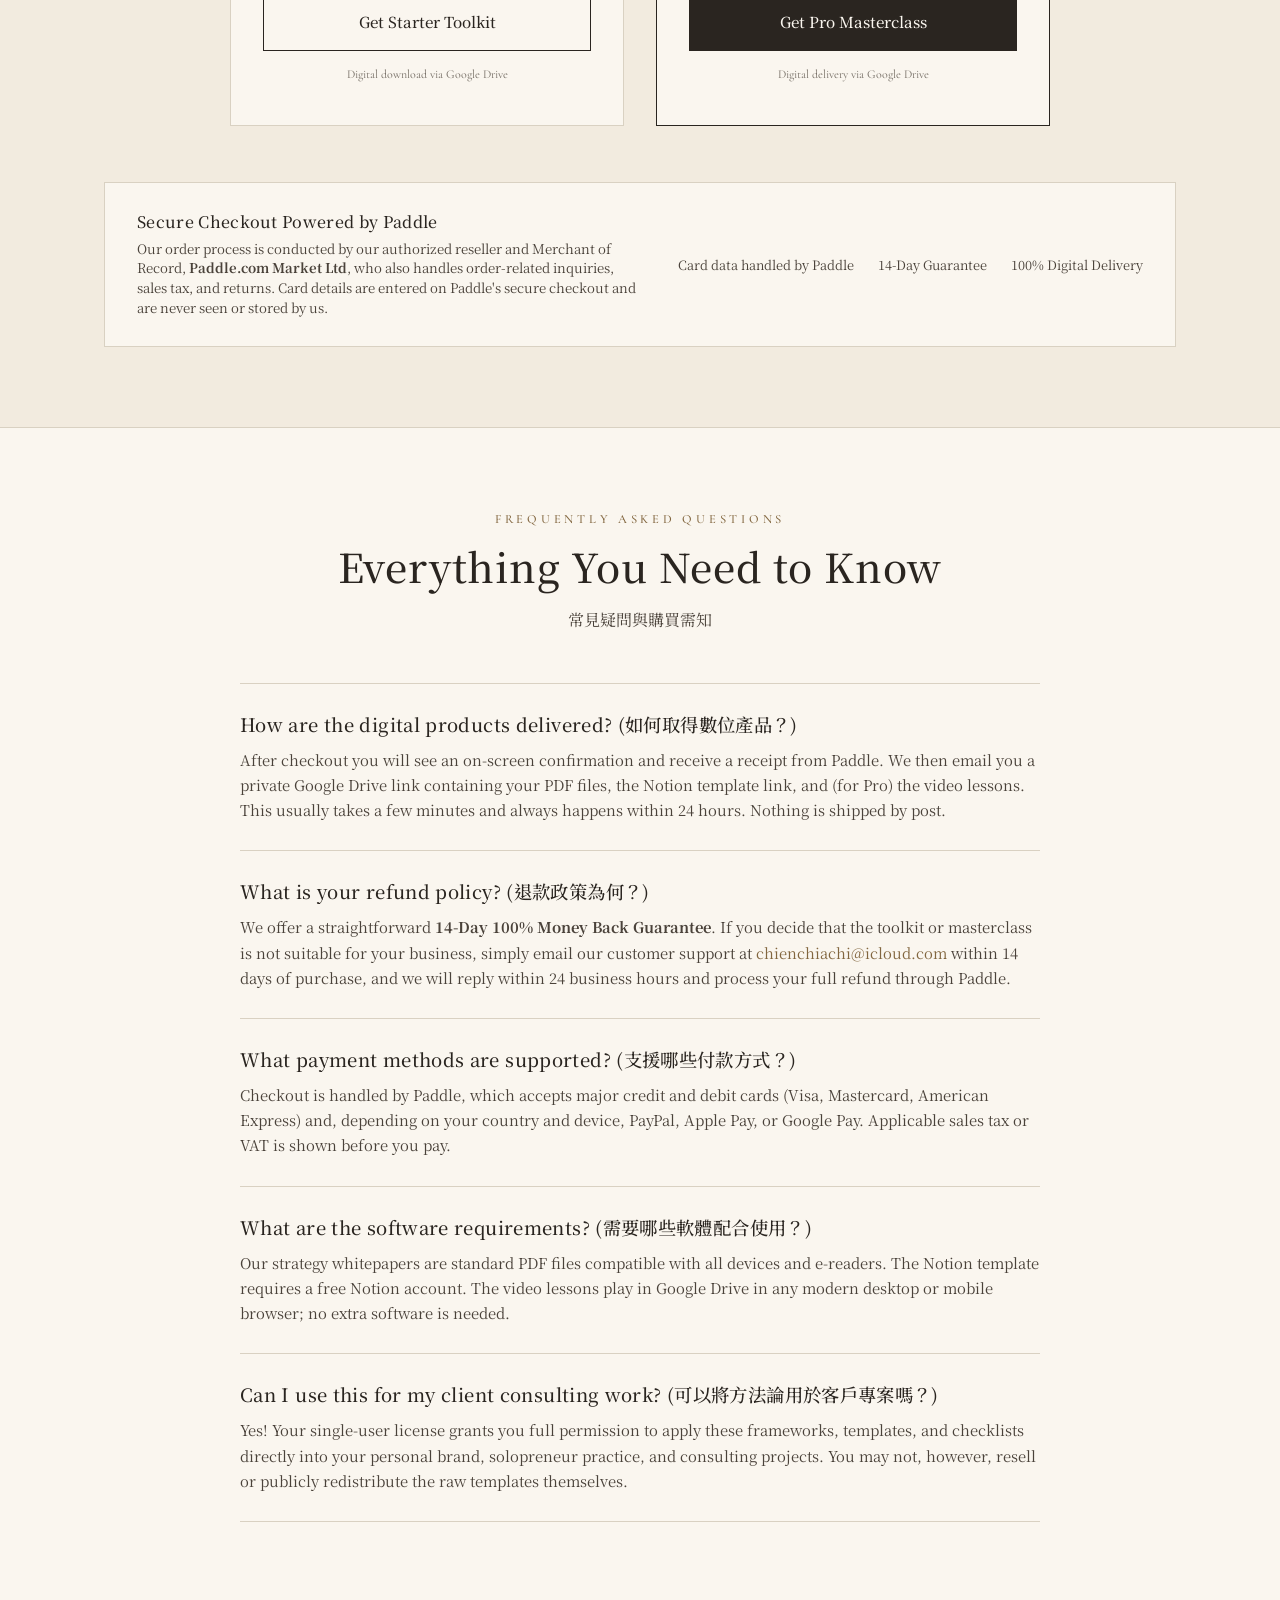
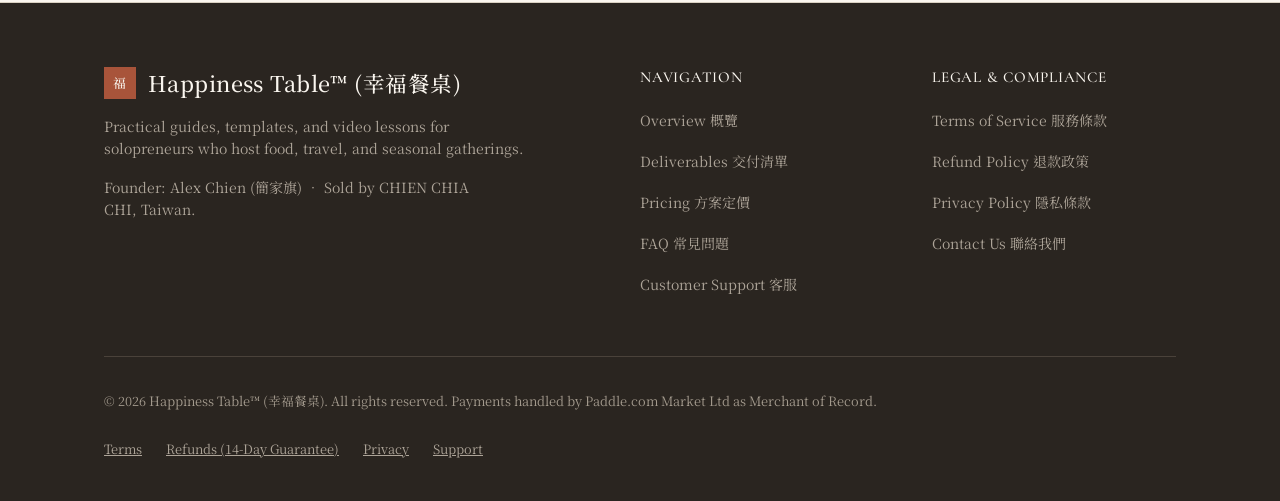
==== commit d53a8fbe: "拿掉社群方案、寫明賣方與 Google 雲端硬碟交付、加上作者英文書 - 移除 All-Access Community 年費方案與社群交付卡（直播、AMA、一對一指導、交流群）；條款社群守則與退款頁" ====
--- a/index.html
+++ b/index.html
@@ -4,14 +4,14 @@
   <meta charset="UTF-8">
   <meta name="viewport" content="width=device-width, initial-scale=1.0">
   <title>Happiness Table™ Toolkit | Guides, Templates &amp; Video Course for Hosts</title>
-  <meta name="description" content="A digital toolkit for solopreneurs who host food, travel, and seasonal gatherings: a PDF guide, a Notion planning template, and a 12-module online video course. Instant digital access.">
+  <meta name="description" content="A digital toolkit for solopreneurs who host food, travel, and seasonal gatherings: a PDF guide, a Notion planning template, and a 12-module online video course. Delivered digitally by email via Google Drive.">
   <meta name="theme-color" content="#FAF6EF">
   <link rel="canonical" href="https://alexchiachi.github.io/happytable-digital/">
   <meta property="og:type" content="website">
   <meta property="og:site_name" content="Happiness Table Digital">
   <meta property="og:url" content="https://alexchiachi.github.io/happytable-digital/">
   <meta property="og:title" content="Happiness Table™ Toolkit | Guides, Templates &amp; Video Course for Hosts">
-  <meta property="og:description" content="A digital toolkit for solopreneurs who host food, travel, and seasonal gatherings: a PDF guide, a Notion planning template, and a 12-module online video course. Instant digital access.">
+  <meta property="og:description" content="A digital toolkit for solopreneurs who host food, travel, and seasonal gatherings: a PDF guide, a Notion planning template, and a 12-module online video course. Delivered digitally by email via Google Drive.">
   <meta property="og:image" content="https://alexchiachi.github.io/happytable-digital/assets/images/og-image.jpg">
   <meta property="og:image:width" content="1200">
   <meta property="og:image:height" content="630">
@@ -38,12 +38,13 @@
           "name": "Alex Chien",
           "alternateName": "簡家旗"
         },
-        "email": "chienchiachi@icloud.com"
+        "email": "chienchiachi@icloud.com",
+        "legalName": "CHIEN CHIA CHI"
       },
       {
         "@type": "Product",
         "name": "Starter Toolkit",
-        "description": "PDF strategy guide, Notion business planning template, and local story checklist. Digital download.",
+        "description": "PDF strategy guide, Notion business planning template, and local story checklist, delivered by email as a Google Drive link.",
         "brand": {
           "@id": "https://alexchiachi.github.io/happytable-digital/#org"
         },
@@ -62,7 +63,7 @@
       {
         "@type": "Product",
         "name": "Pro Masterclass",
-        "description": "Everything in Starter plus a 12-module online video course, a seasonal event playbook, and a pricing and licensing playbook. Online access.",
+        "description": "Everything in Starter plus a 12-module video course streamed via Google Drive, a seasonal event playbook, and a pricing and licensing playbook.",
         "brand": {
           "@id": "https://alexchiachi.github.io/happytable-digital/#org"
         },
@@ -79,31 +80,6 @@
         }
       },
       {
-        "@type": "Product",
-        "name": "All-Access Community",
-        "description": "Annual membership: Starter and Pro content, quarterly live webinars, case study library, and priority email guidance.",
-        "brand": {
-          "@id": "https://alexchiachi.github.io/happytable-digital/#org"
-        },
-        "image": "https://alexchiachi.github.io/happytable-digital/assets/images/og-image.jpg",
-        "offers": {
-          "@type": "Offer",
-          "price": "299.00",
-          "priceCurrency": "USD",
-          "availability": "https://schema.org/PreOrder",
-          "url": "https://alexchiachi.github.io/happytable-digital/#pricing",
-          "seller": {
-            "@id": "https://alexchiachi.github.io/happytable-digital/#org"
-          },
-          "priceSpecification": {
-            "@type": "UnitPriceSpecification",
-            "price": "299.00",
-            "priceCurrency": "USD",
-            "billingDuration": "P1Y"
-          }
-        }
-      },
-      {
         "@type": "FAQPage",
         "mainEntity": [
           {
@@ -111,7 +87,7 @@
             "name": "How are the digital products delivered? (如何取得數位產品？)",
             "acceptedAnswer": {
               "@type": "Answer",
-              "text": "Immediately upon checkout completion, you will receive an on-screen confirmation and an automated email containing your download links (PDF & Notion templates) or login credentials for the video learning portal. There is zero waiting time and no physical postal shipping."
+              "text": "After checkout you will see an on-screen confirmation and receive a receipt from Paddle. We then email you a private Google Drive link containing your PDF files, the Notion template link, and (for Pro) the video lessons. This usually takes a few minutes and always happens within 24 hours. Nothing is shipped by post."
             }
           },
           {
@@ -135,7 +111,7 @@
             "name": "What are the software requirements? (需要哪些軟體配合使用？)",
             "acceptedAnswer": {
               "@type": "Answer",
-              "text": "Our strategy whitepapers are standard PDF files compatible with all devices and e-readers. The Notion template requires a free Notion account. The video masterclass can be streamed from any modern desktop or mobile web browser."
+              "text": "Our strategy whitepapers are standard PDF files compatible with all devices and e-readers. The Notion template requires a free Notion account. The video lessons play in Google Drive in any modern desktop or mobile browser; no extra software is needed."
             }
           },
           {
@@ -147,6 +123,18 @@
             }
           }
         ]
+      },
+      {
+        "@type": "Book",
+        "name": "The Architecture of Inner Flow: Dissipative Structures & Personal Order",
+        "author": {
+          "@type": "Person",
+          "name": "Chia Chi Chien",
+          "alternateName": "Alex Chien"
+        },
+        "inLanguage": "en",
+        "bookFormat": "https://schema.org/EBook",
+        "url": "https://www.amazon.com/dp/B0H3VZ1JH2"
       }
     ]
   }
@@ -157,7 +145,7 @@
 
   <!-- Delivery notice -->
   <aside class="delivery-notice-bar">
-    <strong>Instant Digital Delivery:</strong> All products are 100% digital goods with instant access upon purchase. No physical items will be shipped.
+    <strong>Digital Delivery:</strong> All products are 100% digital goods, delivered by email as a Google Drive link. No physical items will be shipped.
   </aside>
 
   <!-- Site Header -->
@@ -171,10 +159,10 @@
       <nav class="site-nav" aria-label="Main">
         <a href="#overview" class="nav-optional">Overview <span class="zh" lang="zh-Hant">概覽</span></a>
         <a href="#deliverables">Deliverables <span class="zh" lang="zh-Hant">數位交付物</span></a>
-        <a href="#pricing">Pricing <span class="zh" lang="zh-Hant">方案定價</span></a>
+        <a href="#pricing" class="nav-optional">Pricing <span class="zh" lang="zh-Hant">方案定價</span></a>
         <a href="#faq">FAQ <span class="zh" lang="zh-Hant">常見問題</span></a>
         <a href="contact.html" class="nav-optional">Support <span class="zh" lang="zh-Hant">客服</span></a>
-        <a href="#pricing" class="nav-cta-btn">Get <span class="nav-cta-long">Instant </span>Access</a>
+        <a href="#pricing" class="nav-cta-btn">See <span class="nav-cta-long">Plans &amp; </span>Pricing</a>
       </nav>
     </div>
   </header>
@@ -212,9 +200,9 @@
           <div class="delivery-guarantee-box">
             <div class="icon" aria-hidden="true" lang="zh-Hant">即</div>
             <div>
-              <strong>100% Instant Digital Access • No Physical Shipping Required</strong>
+              <strong>100% Digital Delivery • No Physical Shipping</strong>
               <p>
-                All whitepapers, Notion templates, video lectures, and operational playbooks are delivered electronically right after checkout. You can read, duplicate, and stream immediately worldwide.
+                After checkout you receive an email with a private Google Drive link to your files: PDF guides, the Notion template link, playbooks, and the video lessons, which play directly in your browser. Usually within minutes, and always within 24 hours.
               </p>
             </div>
           </div>
@@ -260,27 +248,41 @@
               創始人親自錄製的線上影音課，以 2000–2026 年的實際經營經驗為例，從籌備一場餐桌聚會、四季活動的流程，到定價與合作授權。
             </p>
             <ul class="spec-list">
-              <li>12 On-Demand High-Definition Video Chapters</li>
-              <li>Instant Online Access via Web Learning Portal</li>
+              <li>12 on-demand HD video lessons</li>
+              <li>Streamed in your browser via Google Drive</li>
               <li>Four-Season Ritual Event Standard Operating Playbook</li>
               <li>Ongoing online access &amp; content updates (see Terms)</li>
             </ul>
           </div>
 
-          <!-- Item 3 -->
-          <div class="card">
-            <span class="card-tag">MEMBERSHIP &amp; NETWORK</span>
-            <h3 class="card-title">Creator Community &amp; Knowledge Vault</h3>
-            <p class="card-desc" lang="zh-Hant">
-              加入幸福餐桌全球數位創作者社群，享有季度專屬線上研討會（Live Webinars）與商業模式授權實例解構。
-            </p>
-            <ul class="spec-list">
-              <li>Quarterly Online Strategy Webinars &amp; AMA Sessions</li>
-              <li>Private Knowledge Base &amp; Real-World Case Studies</li>
-              <li>Commercial Licensing Peer Exchange Group</li>
-              <li>Direct founder Q&amp;A and priority email support</li>
-            </ul>
-          </div>
+        </div>
+      </div>
+    </section>
+
+    <!-- About the author -->
+    <section class="author-section" id="author">
+      <div class="container author-inner">
+        <a class="author-book" href="https://www.amazon.com/dp/B0H3VZ1JH2" target="_blank" rel="noopener noreferrer">
+          <picture>
+            <source srcset="assets/images/inner-flow.webp" type="image/webp">
+            <img src="assets/images/inner-flow.jpg" alt="Book cover: The Architecture of Inner Flow by Chia Chi Chien" width="480" height="767" loading="lazy" decoding="async">
+          </picture>
+        </a>
+        <div class="author-text">
+          <p class="section-tag">ABOUT THE AUTHOR • <span lang="zh-Hant">關於作者</span></p>
+          <h2 class="section-title">Alex Chien</h2>
+          <p>
+            Alex Chien (<span lang="zh-Hant">簡家旗</span>) turned away from a career in finance and investment fourteen years ago, toward rice fields, farms, and mountain villages, and the shared tables that grow around them. Every guide, template, and lesson in this toolkit is written and recorded by Alex.
+          </p>
+          <p>
+            Alex is also the author of the English-language book <cite>The Architecture of Inner Flow: Dissipative Structures &amp; Personal Order</cite>, published on Amazon Kindle under the name Chia Chi Chien.
+          </p>
+          <p>
+            <a class="btn-secondary" href="https://www.amazon.com/dp/B0H3VZ1JH2" target="_blank" rel="noopener noreferrer">
+              <span>View the book on Amazon</span>
+              <span aria-hidden="true">↗</span>
+            </a>
+          </p>
         </div>
       </div>
     </section>
@@ -366,7 +368,7 @@
           </p>
         </div>
 
-        <div class="pricing-grid">
+        <div class="pricing-grid pricing-grid--two">
           <!-- Tier 1: Starter -->
           <div class="pricing-card">
             <h3 class="pricing-title">Starter Toolkit</h3>
@@ -380,11 +382,11 @@
               <li><span class="check">✓</span> <strong>Happiness Table Strategy Whitepaper</strong> (Comprehensive PDF guide)</li>
               <li><span class="check">✓</span> <strong>Notion Business Planning Template</strong> (Duplicate into your own workspace)</li>
               <li><span class="check">✓</span> <strong>Local Story Checklist</strong> (Step-by-step guide to telling the story of your place)</li>
-              <li><span class="check">✓</span> <strong>Instant Download Link</strong> delivered immediately to your email</li>
+              <li><span class="check">✓</span> <strong>Google Drive download link</strong> sent to your checkout email</li>
               <li><span class="check">✓</span> 14-Day 100% Money Back Guarantee</li>
             </ul>
             <a href="contact.html?plan=starter" class="btn-checkout">Get Starter Toolkit</a>
-            <p class="instant-access-subtext">Instant Digital Download</p>
+            <p class="instant-access-subtext">Digital download via Google Drive</p>
           </div>
 
           <!-- Tier 2: Pro (Featured) -->
@@ -399,36 +401,16 @@
             </div>
             <ul class="pricing-features">
               <li><span class="check">✓</span> <strong>Everything in Starter Toolkit</strong> (PDF &amp; Notion System)</li>
-              <li><span class="check">✓</span> <strong>12-Module Online Video Masterclass</strong> (HD on-demand streaming)</li>
+              <li><span class="check">✓</span> <strong>12-Module Online Video Masterclass</strong> (HD video, streamed via Google Drive)</li>
               <li><span class="check">✓</span> <strong>Four-Season Ritual SOP Playbook</strong> (Detailed event operational guide)</li>
               <li><span class="check">✓</span> <strong>Pricing &amp; Licensing Playbook</strong> (How to price events and license your format)</li>
-              <li><span class="check">✓</span> <strong>Instant Web Portal Access</strong> (Log in immediately after payment)</li>
+              <li><span class="check">✓</span> <strong>One Google Drive folder</strong> with every file and video, sent to your checkout email</li>
               <li><span class="check">✓</span> 14-Day 100% Money Back Guarantee</li>
             </ul>
             <a href="contact.html?plan=pro" class="btn-checkout">Get Pro Masterclass</a>
-            <p class="instant-access-subtext">Instant Portal Login &amp; Stream</p>
-          </div>
-
-          <!-- Tier 3: Annual Membership -->
-          <div class="pricing-card">
-            <h3 class="pricing-title">All-Access Community</h3>
-            <p class="pricing-subtitle" lang="zh-Hant">數位創作者會員社群 (年費)</p>
-            <div class="price-display">
-              <span class="price-currency">$</span>
-              <span class="price-amount tabular">299</span>
-              <span class="price-period">USD / Year</span>
-            </div>
-            <ul class="pricing-features">
-              <li><span class="check">✓</span> <strong>Complete Access to Starter &amp; Pro</strong> (All tools &amp; videos)</li>
-              <li><span class="check">✓</span> <strong>Quarterly Live Strategy Webinars &amp; AMA</strong> with founder Alex Chien</li>
-              <li><span class="check">✓</span> <strong>Case Study Library</strong> with new examples added over time</li>
-              <li><span class="check">✓</span> <strong>Private Commercial Licensing Network</strong></li>
-              <li><span class="check">✓</span> <strong>Priority 1-on-1 Email Guidance</strong></li>
-              <li><span class="check">✓</span> Renews yearly at $299 USD until you cancel; cancel anytime from your receipt email</li>
-            </ul>
-            <a href="contact.html?plan=annual" class="btn-checkout">Join Annual Community</a>
-            <p class="instant-access-subtext">Instant Community Onboarding</p>
-          </div>
+            <p class="instant-access-subtext">Digital delivery via Google Drive</p>
+          </div>
+
         </div>
 
         <!-- Checkout provider -->
@@ -436,7 +418,7 @@
           <div class="paddle-info">
             <h4>Secure Checkout Powered by Paddle</h4>
             <p>
-              Our order process is conducted by our authorized reseller and Merchant of Record, <strong>Paddle.com Market Ltd</strong>, who also handles order-related inquiries, sales tax, and returns. Card details are entered on Paddle&rsquo;s secure checkout and are never seen or stored by us.
+              Our order process is conducted by our authorized reseller and Merchant of Record, <strong>Paddle.com Market Ltd</strong>, who also handles order-related inquiries, sales tax, and returns. Card details are entered on Paddle's secure checkout and are never seen or stored by us.
             </p>
           </div>
           <div class="paddle-badges">
@@ -461,7 +443,7 @@
           <div class="faq-item">
             <h3 class="faq-question">How are the digital products delivered? (如何取得數位產品？)</h3>
             <p class="faq-answer">
-              Immediately upon checkout completion, you will receive an on-screen confirmation and an automated email containing your download links (PDF &amp; Notion templates) or login credentials for the video learning portal. There is zero waiting time and no physical postal shipping.
+              After checkout you will see an on-screen confirmation and receive a receipt from Paddle. We then email you a private Google Drive link containing your PDF files, the Notion template link, and (for Pro) the video lessons. This usually takes a few minutes and always happens within 24 hours. Nothing is shipped by post.
             </p>
           </div>
 
@@ -482,7 +464,7 @@
           <div class="faq-item">
             <h3 class="faq-question">What are the software requirements? (需要哪些軟體配合使用？)</h3>
             <p class="faq-answer">
-              Our strategy whitepapers are standard PDF files compatible with all devices and e-readers. The Notion template requires a free Notion account. The video masterclass can be streamed from any modern desktop or mobile web browser.
+              Our strategy whitepapers are standard PDF files compatible with all devices and e-readers. The Notion template requires a free Notion account. The video lessons play in Google Drive in any modern desktop or mobile browser; no extra software is needed.
             </p>
           </div>
 
@@ -510,7 +492,7 @@
             Practical guides, templates, and video lessons for solopreneurs who host food, travel, and seasonal gatherings.
           </p>
           <p class="footer-note">
-            Founder: Alex Chien (簡家旗) • Based in Nantou, Taiwan.
+            Founder: Alex Chien (簡家旗) • Sold by CHIEN CHIA CHI, Taiwan.
           </p>
         </div>
 
--- a/assets/css/style.css
+++ b/assets/css/style.css
@@ -414,6 +414,52 @@
   color: var(--ink-muted);
 }
 
+/* About the author */
+.author-section {
+  padding: 5rem 0;
+  border-bottom: 1px solid var(--line);
+}
+
+.author-inner {
+  display: grid;
+  grid-template-columns: minmax(140px, 220px) 1fr;
+  gap: 3rem;
+  align-items: center;
+  max-width: 900px;
+}
+
+.author-book img {
+  display: block;
+  width: 100%;
+  height: auto;
+  border: 1px solid var(--line);
+}
+
+.author-text .section-title {
+  margin-bottom: 1rem;
+}
+
+.author-text p {
+  color: var(--ink-soft);
+  margin-bottom: 1rem;
+}
+
+.author-text cite {
+  font-style: italic;
+  color: var(--ink);
+}
+
+@media (max-width: 640px) {
+  .author-inner {
+    grid-template-columns: 1fr;
+    gap: 2rem;
+  }
+
+  .author-book {
+    max-width: 180px;
+  }
+}
+
 /* Preview Section */
 .preview-section {
   padding: 5rem 0;
@@ -612,6 +658,11 @@
   color: var(--ink-muted);
   margin-top: 0.75rem;
   font-family: var(--font-display);
+}
+
+.pricing-grid--two {
+  max-width: 820px;
+  margin: 0 auto;
 }
 
 /* Checkout provider banner */
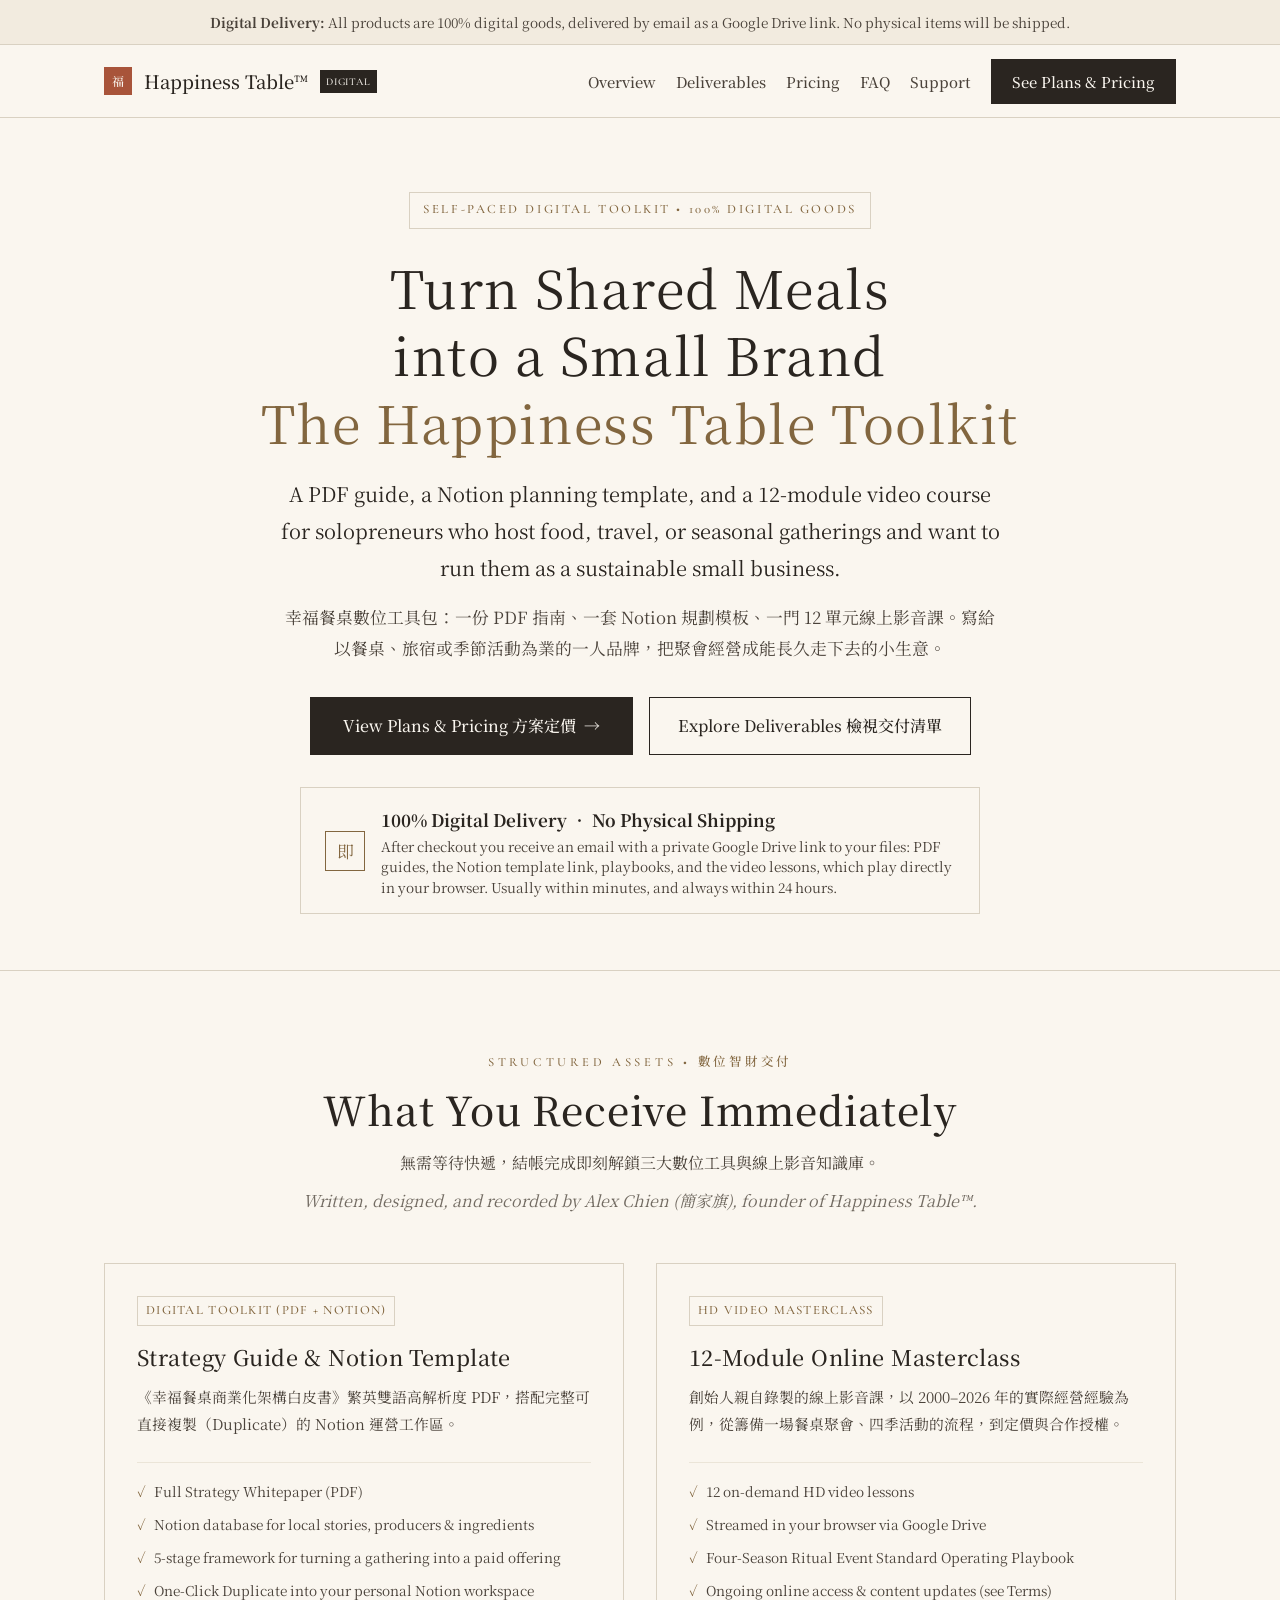
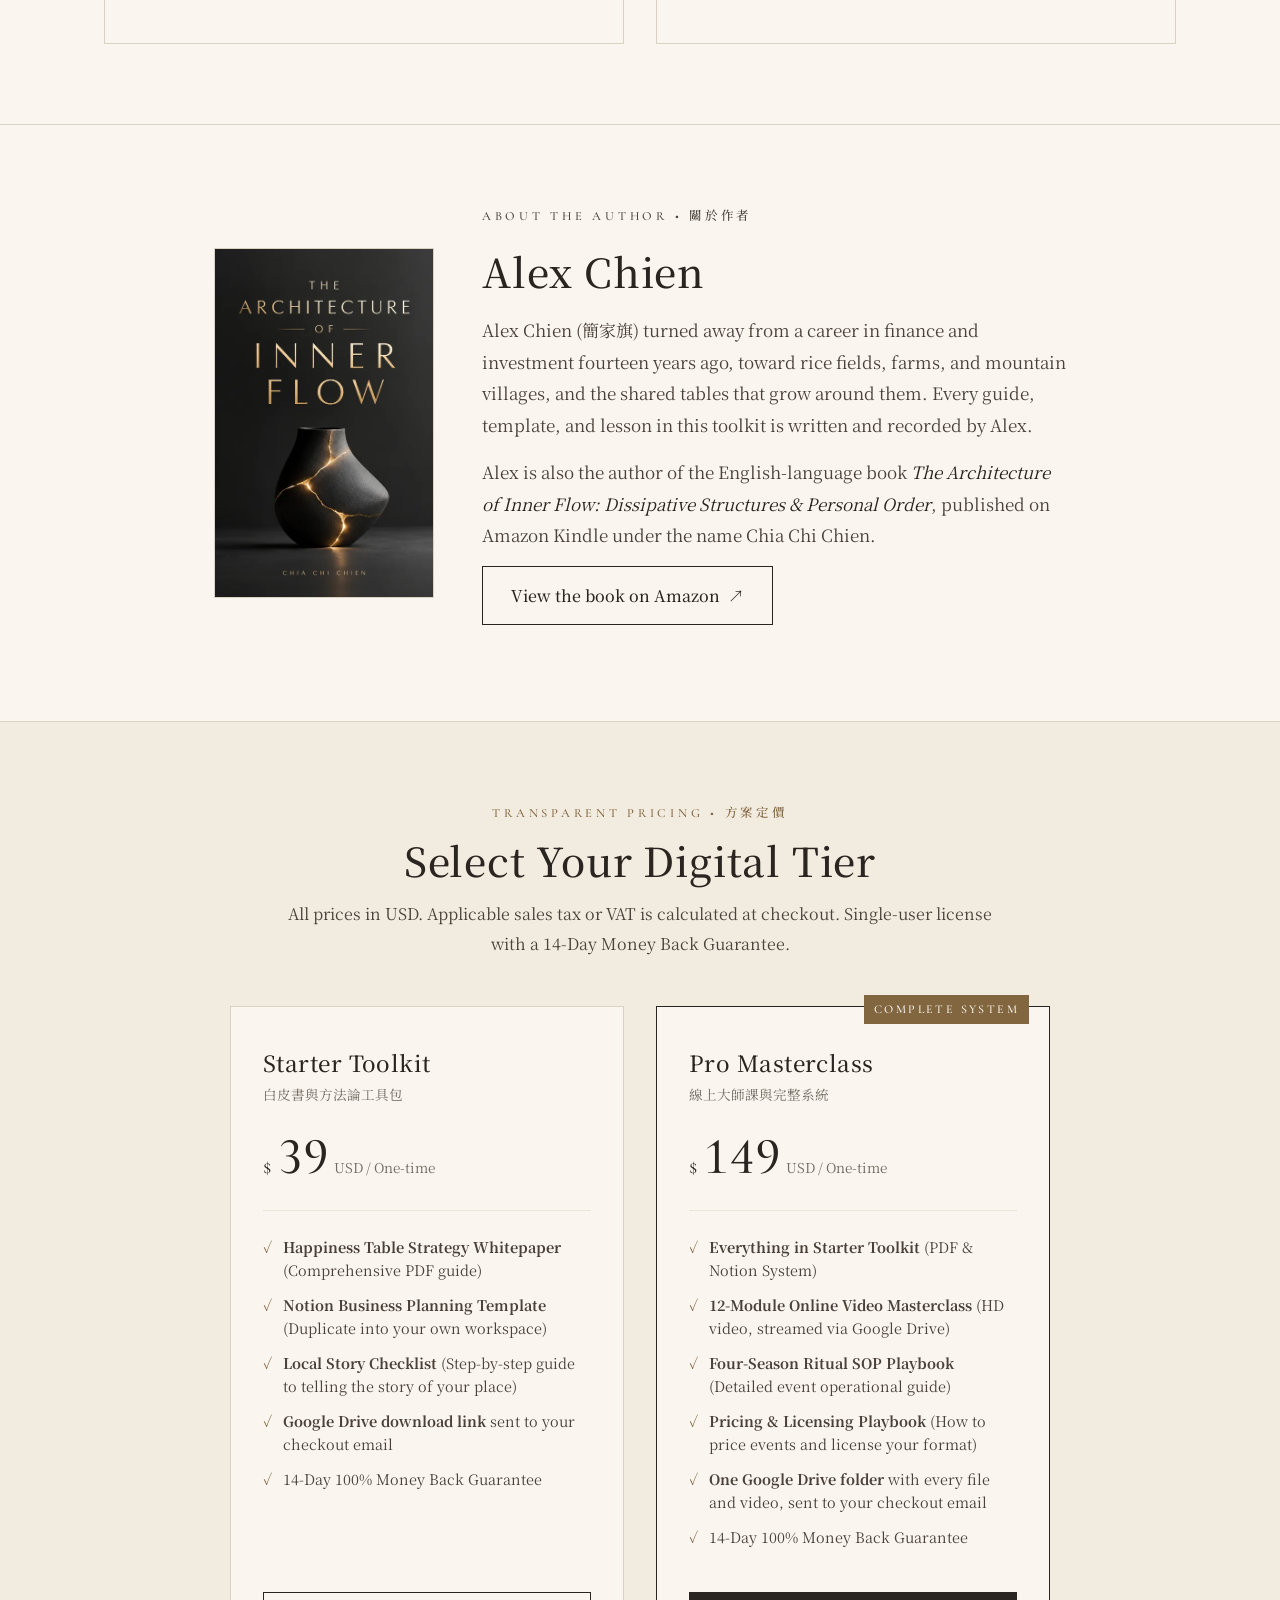
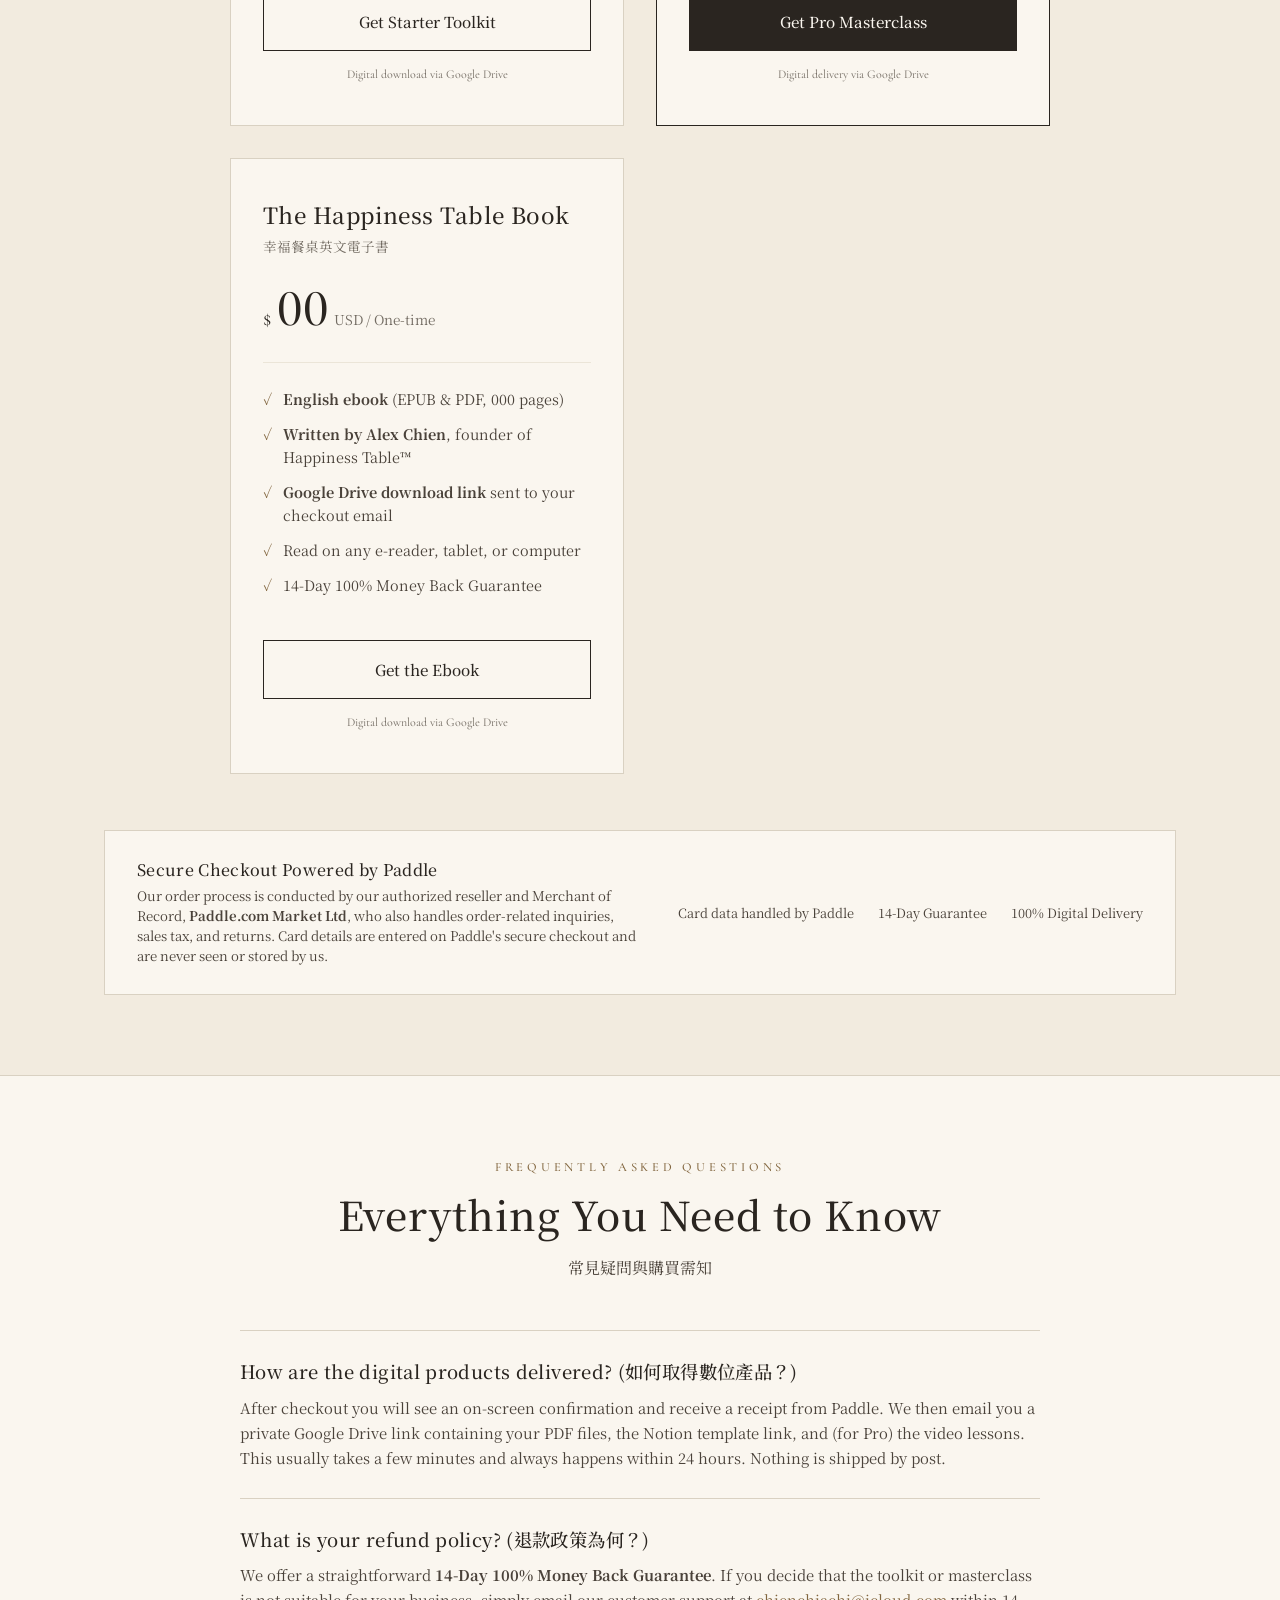
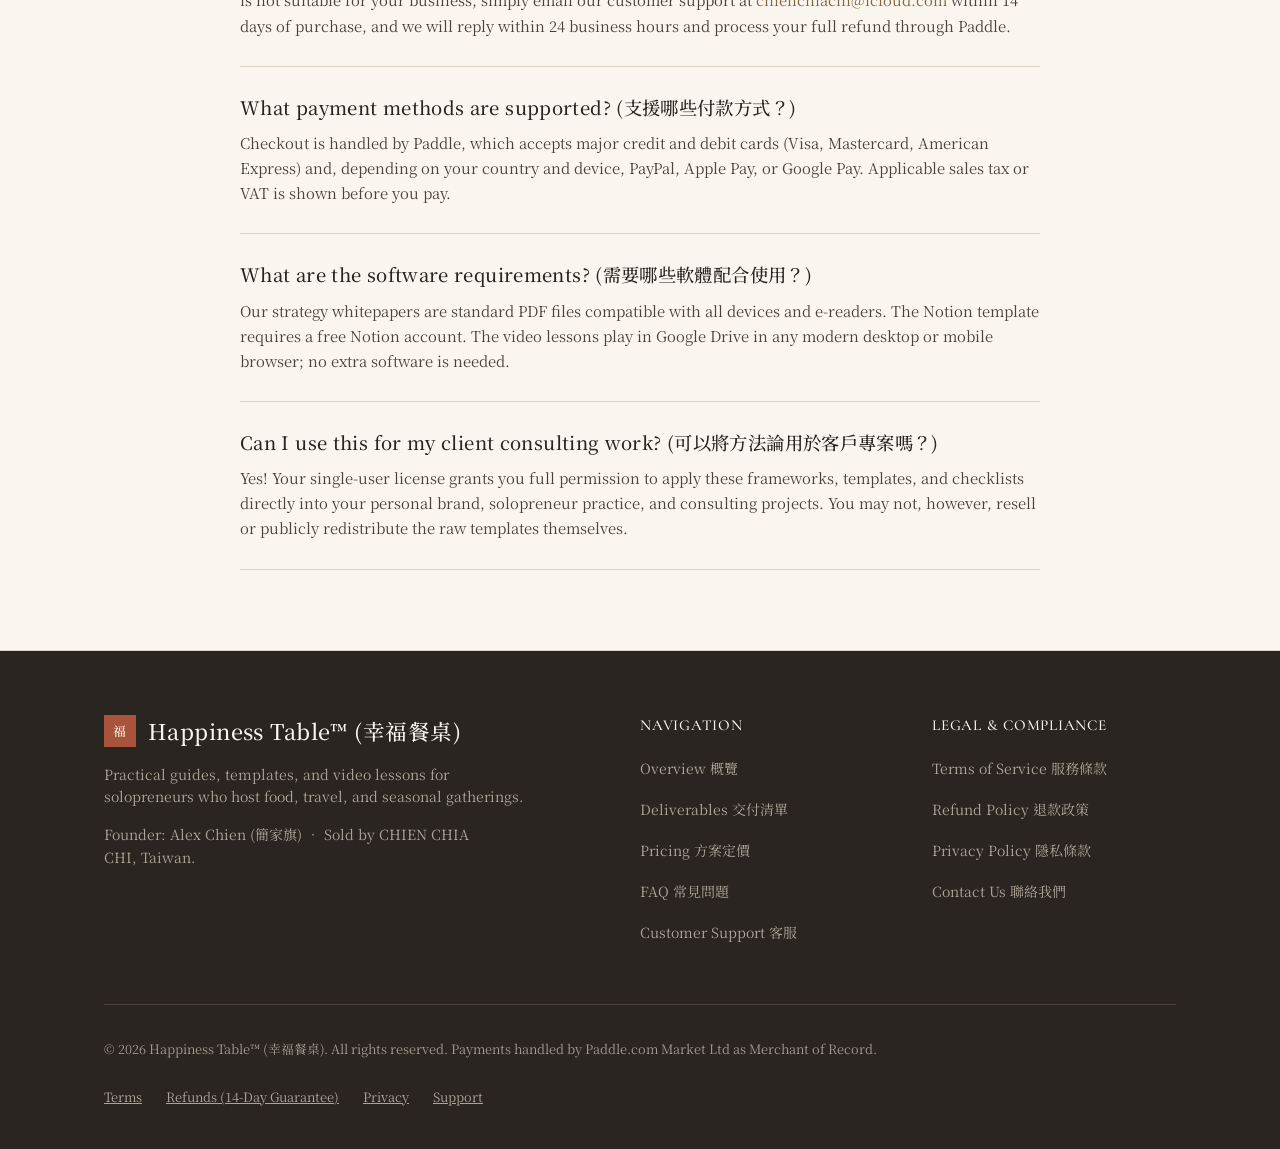
==== commit d8324b03: "預留幸福餐桌英文電子書方案（隱藏）與上架清單 - 定價區新增隱藏的電子書卡片 #tier-ebook，書名、價格、頁數先用暫定值 - README 新增「新增電子書產品」八步清單：顯示、預覽、作者區、" ====
--- a/index.html
+++ b/index.html
@@ -411,6 +411,33 @@
             <p class="instant-access-subtext">Digital delivery via Google Drive</p>
           </div>
 
+          <!--
+            Tier 3: 幸福餐桌英文電子書（架構，目前 hidden）
+            書完成後：
+              1. 填書名、副標、價格、頁數、格式（EPUB / PDF）、語言
+              2. 刪掉這張卡片的 hidden，並把上面 .pricing-grid 的 pricing-grid--two 拿掉（變回三欄）
+              3. 照 README「新增電子書產品」的清單同步 JSON-LD、預覽、條款與 Paddle 設定
+            這本書不能加入 KDP Select：Select 要求電子版只在 Amazon 販售。
+          -->
+          <div class="pricing-card" id="tier-ebook" hidden>
+            <h3 class="pricing-title">The Happiness Table Book</h3><!-- 暫定書名 -->
+            <p class="pricing-subtitle" lang="zh-Hant">幸福餐桌英文電子書</p>
+            <div class="price-display">
+              <span class="price-currency">$</span>
+              <span class="price-amount tabular">00</span><!-- 價格 -->
+              <span class="price-period">USD / One-time</span>
+            </div>
+            <ul class="pricing-features">
+              <li><span class="check">✓</span> <strong>English ebook</strong> (EPUB &amp; PDF, 000 pages)</li><!-- 頁數與格式 -->
+              <li><span class="check">✓</span> <strong>Written by Alex Chien</strong>, founder of Happiness Table™</li>
+              <li><span class="check">✓</span> <strong>Google Drive download link</strong> sent to your checkout email</li>
+              <li><span class="check">✓</span> Read on any e-reader, tablet, or computer</li>
+              <li><span class="check">✓</span> 14-Day 100% Money Back Guarantee</li>
+            </ul>
+            <a href="contact.html?plan=ebook" class="btn-checkout">Get the Ebook</a>
+            <p class="instant-access-subtext">Digital download via Google Drive</p>
+          </div>
+
         </div>
 
         <!-- Checkout provider -->
